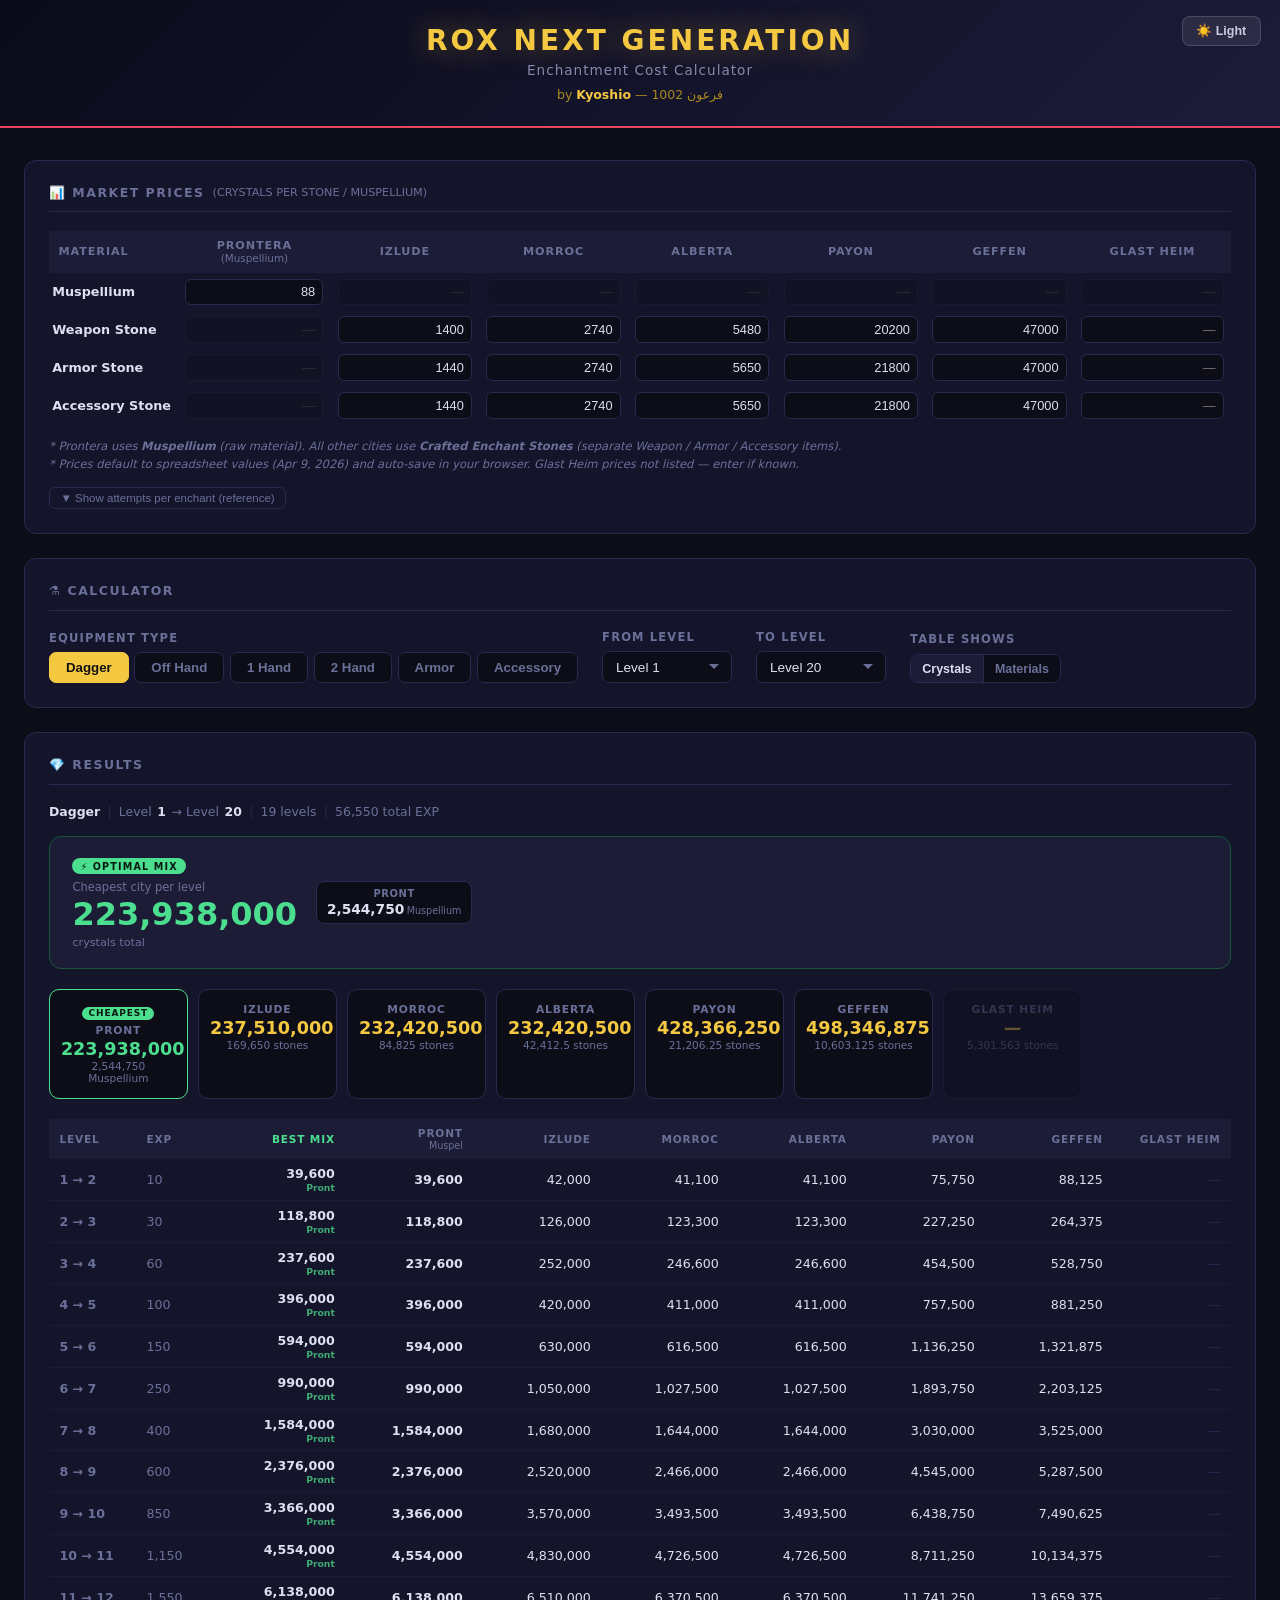
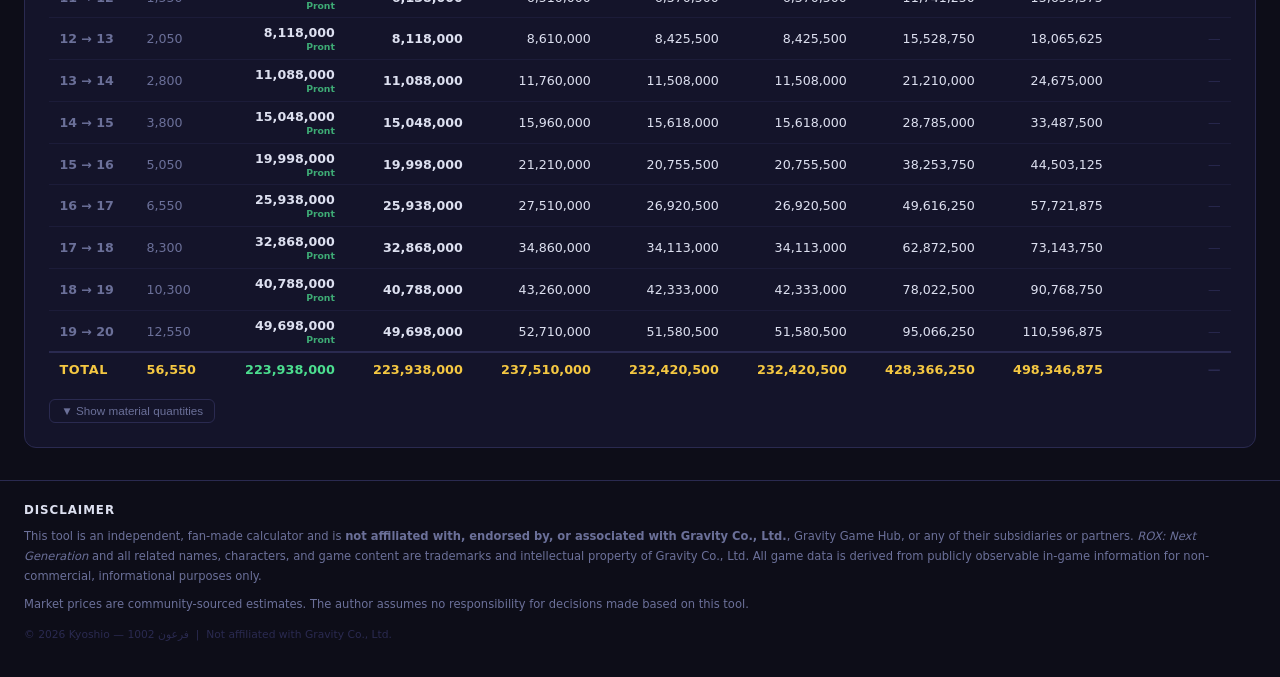
==== index.html @ ece0afcd "Fix double-scaling: ENCHANT_RATIOS apply to ATT cost only, not EXP EXP (number of attempts) is ident" ====
<!DOCTYPE html>
<html lang="en">
<head>
  <meta charset="UTF-8">
  <meta name="viewport" content="width=device-width, initial-scale=1.0">
  <title>ROX Next Gen — Enchant Cost Calculator</title>
  <style>
    :root {
      --bg:#0d0d18;--surface:#14142a;--surface2:#1c1c36;--border:#2a2a50;
      --accent:#e94560;--gold:#f5c842;--gold-dim:#a88a20;
      --green:#4cde8f;--green-dim:#1a5535;
      --text:#dde0f0;--muted:#6b7099;--warn:#f5a623;
      --hover:rgba(128,128,255,0.04);--divider:rgba(42,42,80,0.4);
    }
    body.light {
      --bg:#f2f3fa;--surface:#fff;--surface2:#e8eaf5;--border:#ced1e8;
      --gold:#9a6e00;--gold-dim:#7a5500;--green:#1a7a45;--green-dim:#0d5030;
      --text:#1a1a30;--muted:#7878a0;
      --hover:rgba(0,0,80,0.03);--divider:rgba(180,180,220,0.5);
    }
    *,*::before,*::after{box-sizing:border-box;margin:0;padding:0}
    body{font-family:'Segoe UI',system-ui,sans-serif;background:var(--bg);color:var(--text);min-height:100vh;font-size:14px;transition:background .2s,color .2s}

    /* Header */
    header{background:linear-gradient(135deg,#0a0a1a,#1c1c3a);border-bottom:2px solid var(--accent);padding:1.5rem 2rem;text-align:center;position:relative}
    header h1{font-size:1.75rem;font-weight:800;letter-spacing:3px;color:#f5c842;text-shadow:0 0 30px rgba(245,200,66,.4)}
    .hdr-sub{color:#8888aa;margin-top:.3rem;font-size:.85rem;letter-spacing:1px}
    .hdr-credits{color:#a88a20;margin-top:.55rem;font-size:.78rem}
    .hdr-credits strong{color:#f5c842}
    #themeBtn{position:absolute;top:1rem;right:1.2rem;background:rgba(255,255,255,.08);border:1px solid rgba(255,255,255,.15);border-radius:8px;color:#ccd;font-size:.78rem;font-weight:600;padding:.4rem .85rem;cursor:pointer;transition:all .15s}
    #themeBtn:hover{background:rgba(255,255,255,.16)}

    /* Layout */
    main{max-width:1320px;margin:0 auto;padding:2rem 1.5rem;display:flex;flex-direction:column;gap:1.5rem}
    .card{background:var(--surface);border:1px solid var(--border);border-radius:12px;padding:1.5rem;transition:background .2s,border-color .2s}
    .card-title{font-size:.78rem;font-weight:700;letter-spacing:.12em;text-transform:uppercase;color:var(--muted);margin-bottom:1.2rem;padding-bottom:.7rem;border-bottom:1px solid var(--border);display:flex;align-items:center;gap:.5rem}
    .saved-pill{font-size:.68rem;color:var(--green);margin-left:.5rem;opacity:0;transition:opacity .3s}
    .saved-pill.show{opacity:1}

    /* Price table */
    .prices-wrap{overflow-x:auto}
    .prices-table{width:100%;border-collapse:collapse;min-width:540px}
    .prices-table th{background:var(--surface2);color:var(--muted);font-size:.7rem;font-weight:700;letter-spacing:.08em;text-transform:uppercase;padding:.5rem .6rem;text-align:center;transition:background .2s;white-space:nowrap}
    .prices-table th:first-child{text-align:left}
    .prices-table td{padding:.35rem .45rem;vertical-align:middle}
    .prices-table td:first-child{font-weight:600;font-size:.8rem;color:var(--text);white-space:nowrap;padding-left:.2rem}
    .prices-table .section-row td{background:var(--surface2);font-size:.68rem;font-weight:700;text-transform:uppercase;letter-spacing:.1em;color:var(--muted);padding:.4rem .6rem;border-top:2px solid var(--border)}
    .price-input{width:100%;min-width:72px;background:var(--bg);border:1px solid var(--border);border-radius:6px;color:var(--text);padding:.3rem .45rem;font-size:.8rem;text-align:right;transition:border-color .15s,background .2s;-moz-appearance:textfield}
    .price-input::-webkit-outer-spin-button,.price-input::-webkit-inner-spin-button{-webkit-appearance:none}
    .price-input:focus{outline:none;border-color:var(--gold)}
    .price-input:disabled{opacity:.25;cursor:not-allowed}
    .price-note{margin-top:.8rem;font-size:.72rem;color:var(--muted);font-style:italic;line-height:1.6}

    /* Reference table */
    .ref-toggle{background:none;border:1px solid var(--border);border-radius:6px;color:var(--muted);font-size:.72rem;padding:.28rem .65rem;cursor:pointer;transition:all .15s;margin-top:.8rem}
    .ref-toggle:hover{border-color:var(--gold-dim);color:var(--text)}
    .ref-table{width:100%;border-collapse:collapse;font-size:.75rem;margin-top:.65rem;overflow-x:auto;display:block;max-width:fit-content}
    .ref-table th{background:var(--surface2);color:var(--muted);font-size:.66rem;font-weight:700;text-transform:uppercase;letter-spacing:.07em;padding:.4rem .65rem;text-align:center;white-space:nowrap}
    .ref-table th:first-child{text-align:left}
    .ref-table td{padding:.35rem .65rem;border-bottom:1px solid var(--divider);text-align:center;color:var(--text)}
    .ref-table td:first-child{text-align:left;color:var(--muted);font-weight:600}

    /* Controls */
    .controls{display:flex;flex-wrap:wrap;gap:1.5rem;align-items:flex-end}
    .control-group{display:flex;flex-direction:column;gap:.45rem}
    .control-label{font-size:.72rem;font-weight:700;letter-spacing:.1em;text-transform:uppercase;color:var(--muted)}
    .btn-group{display:flex;gap:.35rem;flex-wrap:wrap}
    .btn{padding:.45rem 1rem;border:1px solid var(--border);border-radius:7px;background:var(--bg);color:var(--muted);cursor:pointer;font-size:.83rem;font-weight:600;transition:all .15s}
    .btn:hover{border-color:var(--gold-dim);color:var(--text)}
    .btn.active{background:var(--gold);border-color:var(--gold);color:#111}
    select{background:var(--bg);border:1px solid var(--border);border-radius:7px;color:var(--text);padding:.48rem .8rem;font-size:.85rem;cursor:pointer;appearance:none;background-image:url("data:image/svg+xml,%3Csvg xmlns='http://www.w3.org/2000/svg' width='12' height='12' viewBox='0 0 12 12'%3E%3Cpath fill='%236b7099' d='M6 8L1 3h10z'/%3E%3C/svg%3E");background-repeat:no-repeat;background-position:right .7rem center;padding-right:2rem;min-width:130px;transition:background-color .2s,border-color .2s}
    select:focus{outline:none;border-color:var(--gold)}
    .mode-tabs{display:flex;border:1px solid var(--border);border-radius:8px;overflow:hidden}
    .mode-tab{flex:1;padding:.43rem .7rem;background:var(--bg);border:none;color:var(--muted);font-size:.78rem;font-weight:600;cursor:pointer;text-align:center;transition:all .15s}
    .mode-tab+.mode-tab{border-left:1px solid var(--border)}
    .mode-tab.active{background:var(--surface2);color:var(--text)}

    /* Range label */
    .range-label{font-size:.78rem;color:var(--muted);margin-bottom:1.1rem;display:flex;flex-wrap:wrap;gap:.35rem;align-items:center}
    .range-label strong{color:var(--text)}
    .range-sep{color:var(--border);margin:0 .1rem}

    /* Optimal mix card */
    .mix-card{background:var(--surface2);border:1px solid var(--green-dim);border-radius:12px;padding:1.2rem 1.4rem;margin-bottom:1.25rem;display:flex;flex-wrap:wrap;gap:1.2rem;align-items:center}
    .mix-main{flex:0 0 auto;min-width:160px}
    .mix-badge{font-size:.6rem;font-weight:800;letter-spacing:.12em;text-transform:uppercase;background:var(--green);color:#081a10;padding:.16rem .5rem;border-radius:999px;display:inline-block;margin-bottom:.4rem}
    .mix-label{font-size:.72rem;color:var(--muted);margin-bottom:.15rem}
    .mix-cost{font-size:2rem;font-weight:900;color:var(--green);line-height:1.1}
    .mix-sub{font-size:.7rem;color:var(--muted);margin-top:.25rem}
    .mix-chips{display:flex;flex-wrap:wrap;gap:.5rem;align-items:flex-start}
    .mix-chip{background:var(--bg);border:1px solid var(--border);border-radius:8px;padding:.38rem .6rem;text-align:center;min-width:84px;transition:background .2s}
    .chip-name{font-size:.62rem;font-weight:700;text-transform:uppercase;letter-spacing:.06em;color:var(--muted)}
    .chip-count{font-size:.86rem;font-weight:700;color:var(--text);margin-top:.12rem}
    .chip-unit{font-size:.6rem;color:var(--muted);font-weight:400;margin-left:.15rem}

    /* Summary cards */
    .summary-grid{display:grid;grid-template-columns:repeat(auto-fill,minmax(128px,1fr));gap:.65rem;margin-bottom:1.25rem}
    .summary-card{background:var(--bg);border:1px solid var(--border);border-radius:10px;padding:.82rem .68rem;text-align:center;transition:border-color .2s,background .2s}
    .summary-card.cheapest{border-color:var(--green)}
    .summary-card.no-price{opacity:.35}
    .badge{font-size:.56rem;font-weight:800;letter-spacing:.1em;background:var(--green);color:#081a10;padding:.1rem .38rem;border-radius:999px;display:inline-block;margin-bottom:.28rem;text-transform:uppercase}
    .s-city{font-size:.67rem;font-weight:700;text-transform:uppercase;letter-spacing:.08em;color:var(--muted)}
    .s-cost{font-size:1.1rem;font-weight:800;color:var(--gold);margin:.24rem 0 .1rem;line-height:1}
    .s-cost.green{color:var(--green)}
    .s-sub{font-size:.66rem;color:var(--muted)}

    /* Breakdown table */
    .table-wrap{overflow-x:auto;margin-top:1.2rem}
    .breakdown{width:100%;border-collapse:collapse;font-size:.79rem;min-width:500px}
    .breakdown thead th{background:var(--surface2);color:var(--muted);font-size:.66rem;font-weight:700;letter-spacing:.08em;text-transform:uppercase;padding:.52rem .65rem;text-align:right;white-space:nowrap;transition:background .2s}
    .breakdown thead th:first-child,.breakdown thead th:nth-child(2){text-align:left}
    .breakdown thead th.th-mix{color:var(--green)}
    .breakdown tbody td{padding:.43rem .65rem;border-bottom:1px solid var(--divider);text-align:right;color:var(--text)}
    .breakdown tbody td:first-child{text-align:left;font-weight:600;color:var(--muted)}
    .breakdown tbody td:nth-child(2){text-align:left;color:var(--muted)}
    .breakdown tbody tr:hover td{background:var(--hover)}
    .breakdown tfoot td{padding:.52rem .65rem;text-align:right;font-weight:700;border-top:2px solid var(--border);color:var(--gold);font-size:.8rem}
    .breakdown tfoot td:first-child{text-align:left;text-transform:uppercase;letter-spacing:.05em}
    .breakdown tfoot td:nth-child(2){text-align:left}
    .breakdown tfoot td.td-mix{color:var(--green)}
    .cell-best{color:var(--green);font-weight:700}
    .cell-na{color:var(--border)}
    .mix-tag{display:block;font-size:.58rem;color:var(--green);opacity:.75;margin-top:1px}

    /* Stone qty panel */
    .stones-panel{margin-top:.85rem}
    .stones-toggle{background:none;border:1px solid var(--border);border-radius:6px;color:var(--muted);font-size:.73rem;padding:.28rem .7rem;cursor:pointer;transition:all .15s}
    .stones-toggle:hover{border-color:var(--gold-dim);color:var(--text)}
    .stones-lbl{font-size:.66rem;font-weight:700;text-transform:uppercase;letter-spacing:.1em;color:var(--muted);margin:1rem 0 .5rem}
    .stones-grid{display:grid;grid-template-columns:repeat(auto-fill,minmax(108px,1fr));gap:.5rem}
    .stone-qty{background:var(--bg);border:1px solid var(--border);border-radius:8px;padding:.58rem .55rem;text-align:center;transition:background .2s}
    .stone-qty.hl{border-color:var(--green-dim)}
    .sq-name{font-size:.63rem;font-weight:700;text-transform:uppercase;letter-spacing:.07em;color:var(--muted)}
    .sq-mat{font-size:.55rem;color:var(--muted);margin-top:.1rem}
    .sq-qty{font-size:.9rem;font-weight:700;color:var(--text);margin-top:.18rem}
    .sq-qty.green{color:var(--green)}

    /* Misc */
    .empty{color:var(--muted);font-size:.85rem;padding:1rem 0}
    .warn{color:var(--warn);font-size:.85rem;padding:.5rem 0}

    @media(max-width:600px){
      main{padding:1rem}
      header{padding:1.2rem 1rem}
      header h1{font-size:1.3rem;letter-spacing:2px}
      #themeBtn{top:.7rem;right:.7rem;font-size:.7rem;padding:.3rem .6rem}
      .summary-grid{grid-template-columns:repeat(auto-fill,minmax(98px,1fr))}
      .mix-cost{font-size:1.5rem}
    }
  </style>
</head>
<body>

<header>
  <button id="themeBtn" onclick="toggleTheme()">☀️ Light</button>
  <h1>ROX NEXT GENERATION</h1>
  <p class="hdr-sub">Enchantment Cost Calculator</p>
  <p class="hdr-credits">by <strong>Kyoshio</strong> &mdash; 1002 فرعون</p>
</header>

<main>

  <!-- Market Prices -->
  <div class="card">
    <div class="card-title">
      📊 Market Prices
      <em style="font-style:normal;font-weight:400;color:var(--muted);font-size:.7rem;letter-spacing:0;">(crystals per stone / Muspellium)</em>
      <span class="saved-pill" id="savedPill">✓ saved</span>
    </div>

    <div class="prices-wrap">
      <table class="prices-table" id="pricesTable"></table>
    </div>

    <p class="price-note">
      * Prontera uses <strong>Muspellium</strong> (raw material). All other cities use <strong>Crafted Enchant Stones</strong> (separate Weapon / Armor / Accessory items).<br>
      * Prices default to spreadsheet values (Apr 9, 2026) and auto-save in your browser. Glast Heim prices not listed — enter if known.
    </p>

    <button class="ref-toggle" onclick="toggleRef()">▼ Show attempts per enchant (reference)</button>
    <div id="refPanel" style="display:none;overflow-x:auto">
      <table class="ref-table">
        <thead><tr><th>Equipment</th><th>Prontera (Muspel)</th><th>Other Cities (Stones)</th></tr></thead>
        <tbody>
          <tr><td>Dagger</td><td>45</td><td>3</td></tr>
          <tr><td>Off Hand</td><td>30</td><td>2</td></tr>
          <tr><td>1 Hand</td><td>60</td><td>4</td></tr>
          <tr><td>2 Hand</td><td>90</td><td>6</td></tr>
          <tr><td>Armor</td><td>30</td><td>2 *</td></tr>
          <tr><td>Accessory</td><td>30</td><td>2 *</td></tr>
        </tbody>
      </table>
      <p class="price-note">* Armor &amp; Accessory assumed 2 stones/attempt for non-Prontera cities (matches original spreadsheet data).</p>
    </div>
  </div>

  <!-- Calculator -->
  <div class="card">
    <div class="card-title">⚗️ Calculator</div>
    <div class="controls">
      <div class="control-group">
        <div class="control-label">Equipment Type</div>
        <div class="btn-group" id="equipBtns">
          <button class="btn active" data-equip="Dagger"     onclick="setEquip(this)">Dagger</button>
          <button class="btn"        data-equip="Off Hand"   onclick="setEquip(this)">Off Hand</button>
          <button class="btn"        data-equip="1 Hand"     onclick="setEquip(this)">1 Hand</button>
          <button class="btn"        data-equip="2 Hand"     onclick="setEquip(this)">2 Hand</button>
          <button class="btn"        data-equip="Armor"      onclick="setEquip(this)">Armor</button>
          <button class="btn"        data-equip="Accessory"  onclick="setEquip(this)">Accessory</button>
        </div>
      </div>
      <div class="control-group">
        <div class="control-label">From Level</div>
        <select id="fromLevel" onchange="onLevelChange()"></select>
      </div>
      <div class="control-group">
        <div class="control-label">To Level</div>
        <select id="toLevel" onchange="onLevelChange()"></select>
      </div>
      <div class="control-group">
        <div class="control-label">Table shows</div>
        <div class="mode-tabs">
          <button class="mode-tab active" id="tabCrystal" onclick="setMode('crystal')">Crystals</button>
          <button class="mode-tab"        id="tabMat"     onclick="setMode('mat')">Materials</button>
        </div>
      </div>
    </div>
  </div>

  <!-- Results -->
  <div class="card">
    <div class="card-title">💎 Results</div>
    <div id="resultsContent"><p class="empty">Adjust the settings above to see results.</p></div>
  </div>

</main>

<footer style="max-width:1320px;margin:0 auto 2rem;padding:1.2rem 1.5rem 0;font-size:.72rem;color:var(--muted);line-height:1.75;border-top:1px solid var(--border)">
  <p style="margin-bottom:.35rem;font-weight:700;color:var(--text);font-size:.74rem;text-transform:uppercase;letter-spacing:.08em">Disclaimer</p>
  <p>This tool is an independent, fan-made calculator and is <strong>not affiliated with, endorsed by, or associated with Gravity Co., Ltd.</strong>, Gravity Game Hub, or any of their subsidiaries or partners. <em>ROX: Next Generation</em> and all related names, characters, and game content are trademarks and intellectual property of Gravity Co., Ltd. All game data is derived from publicly observable in-game information for non-commercial, informational purposes only.</p>
  <p style="margin-top:.45rem">Market prices are community-sourced estimates. The author assumes no responsibility for decisions made based on this tool.</p>
  <p style="margin-top:.75rem;color:var(--border);font-size:.67rem">&copy; 2026 Kyoshio &mdash; 1002 فرعون &nbsp;|&nbsp; Not affiliated with Gravity Co., Ltd.</p>
</footer>

<script>
'use strict';

// ── Static data ───────────────────────────────────────────────────────────────

const CITIES = ['Pront','Izlude','Morroc','Alberta','Payon','Geffen','Glast Heim'];
const NON_PRONT = ['Izlude','Morroc','Alberta','Payon','Geffen','Glast Heim'];
const EQUIP_TYPES = ['Dagger','Off Hand','1 Hand','2 Hand','Armor','Accessory'];
const WEAPON_TYPES = new Set(['Dagger','Off Hand','1 Hand','2 Hand']);

// How many EXP points one attempt grants per city tier
const TIER_EXP = {
  'Pront':1,'Izlude':1,'Morroc':2,'Alberta':4,'Payon':8,'Geffen':16,'Glast Heim':32
};

// Equipment-type ratios relative to 2H Weapon (1.0).
// The spreadsheet LVL_EXP values use Off Hand/Armor/Accessory as baseline (ratio 1/3).
const ENCHANT_RATIOS = {
  '2 Hand':    1,      // 100%
  '1 Hand':    2/3,    // 66.7%
  'Dagger':    1/2,    // 50%
  'Off Hand':  1/3,    // 33.3% — spreadsheet baseline
  'Armor':     1/3,    // 33.3% — spreadsheet baseline
  'Accessory': 1/3,    // 33.3% — spreadsheet baseline
};

// EXP scale relative to the spreadsheet baseline (Off Hand/Armor/Accessory = ×1).
// Derived: ENCHANT_RATIOS[eq] / ENCHANT_RATIOS['Off Hand']
// Result:  Off Hand/Armor/Accessory=1, Dagger=1.5, 1H=2, 2H=3
const BASE_RATIO = ENCHANT_RATIOS['Off Hand']; // 1/3
const EXP_SCALE  = Object.fromEntries(
  EQUIP_TYPES.map(eq => [eq, ENCHANT_RATIOS[eq] / BASE_RATIO])
);

// Base materials per attempt for 2H Weapon; all other types scale via ENCHANT_RATIOS
const BASE_ATT = { pront: 90, other: 6 };

// Derived lookup: materials per attempt by city group and equipment type
// Pront: 2H=90, 1H=60, Dagger=45, Off Hand/Armor/Accessory=30
// Other: 2H=6,  1H=4,  Dagger=3,  Off Hand/Armor/Accessory=2
const ATT = {
  pront: Object.fromEntries(EQUIP_TYPES.map(eq => [eq, BASE_ATT.pront * ENCHANT_RATIOS[eq]])),
  other: Object.fromEntries(EQUIP_TYPES.map(eq => [eq, BASE_ATT.other * ENCHANT_RATIOS[eq]])),
};

// Level EXP requirements (incremental)
const LVL_EXP = {
  2:10,3:30,4:60,5:100,6:150,7:250,8:400,
  9:600,10:850,11:1150,12:1550,13:2050,14:2800,
  15:3800,16:5050,17:6550,18:8300,19:10300,20:12550
};

// Material label per city
const MAT_LABEL = c => c === 'Pront' ? 'Muspellium' : 'stones';

// Default prices (Apr 9 2026)
// pront = Muspellium price; cities[city] = { weapon, armor, accessory } stone prices
const DEFAULTS = {
  pront: 88,
  cities: {
    'Izlude':     {weapon:1400, armor:1440, accessory:1440},
    'Morroc':     {weapon:2740, armor:2740, accessory:2740},
    'Alberta':    {weapon:5480, armor:5650, accessory:5650},
    'Payon':      {weapon:20200,armor:21800,accessory:21800},
    'Geffen':     {weapon:47000,armor:47000,accessory:47000},
    'Glast Heim': {weapon:null, armor:null, accessory:null}
  }
};

let PRICES = JSON.parse(JSON.stringify(DEFAULTS));

// ── State ─────────────────────────────────────────────────────────────────────
let equip = 'Dagger', tableMode = 'crystal', showQty = false, showRef = false;

// ── Persistence ───────────────────────────────────────────────────────────────
function savePrices() {
  try { localStorage.setItem('rox-prices2', JSON.stringify(PRICES)); } catch(_) {}
  const p = document.getElementById('savedPill');
  p.classList.add('show'); clearTimeout(p._t);
  p._t = setTimeout(() => p.classList.remove('show'), 1800);
}

function loadPrices() {
  try {
    const raw = localStorage.getItem('rox-prices2');
    if (!raw) return;
    const s = JSON.parse(raw);
    if (s.pront != null) PRICES.pront = s.pront;
    NON_PRONT.forEach(city => {
      if (s.cities?.[city]) {
        ['weapon','armor','accessory'].forEach(t => {
          if (s.cities[city][t] !== undefined) PRICES.cities[city][t] = s.cities[city][t];
        });
      }
    });
  } catch(_) {}
}

function saveTheme(on) { try { localStorage.setItem('rox-theme', on ? 'light' : 'dark'); } catch(_) {} }
function loadTheme() { try { if (localStorage.getItem('rox-theme') === 'light') applyLight(true, false); } catch(_) {} }
function applyLight(on, save=true) {
  document.body.classList.toggle('light', on);
  document.getElementById('themeBtn').textContent = on ? '🌙 Dark' : '☀️ Light';
  if (save) saveTheme(on);
}
function toggleTheme() { applyLight(!document.body.classList.contains('light')); }

// ── Calculation ───────────────────────────────────────────────────────────────

// Materials needed to reach reqExp at a given city.
// All equipment types need the same number of attempts (= reqExp).
// The ENCHANT_RATIOS are already encoded in ATT (per-attempt cost only).
function getMat(city, eq, reqExp) {
  const attCost = city === 'Pront' ? ATT.pront[eq] : ATT.other[eq];
  return reqExp * attCost / TIER_EXP[city];
}

// Price per unit of material (Muspellium or stone)
function getPrice(city, eq) {
  if (city === 'Pront') return PRICES.pront;
  const key = WEAPON_TYPES.has(eq) ? 'weapon' : eq.toLowerCase();
  return PRICES.cities[city]?.[key] ?? null;
}

function getCost(city, eq, reqExp) {
  const p = getPrice(city, eq);
  return p != null ? getMat(city, eq, reqExp) * p : null;
}

function optimalMix(levels) {
  const perLvl = [], counts = Object.fromEntries(CITIES.map(c => [c, 0]));
  let total = 0, incomplete = false;
  for (const lvl of levels) {
    const exp = LVL_EXP[lvl];
    let best = null, bestCost = Infinity;
    CITIES.forEach(c => {
      const cost = getCost(c, equip, exp);
      if (cost != null && cost < bestCost) { bestCost = cost; best = c; }
    });
    if (!best) { incomplete = true; perLvl.push({lvl, city:null, cost:null}); }
    else { counts[best] += getMat(best, equip, exp); total += bestCost; perLvl.push({lvl, city:best, cost:bestCost}); }
  }
  return { total: incomplete ? null : total, perLvl, counts };
}

// ── Formatting ────────────────────────────────────────────────────────────────
const fmtC  = n => n == null ? '<span class="cell-na">—</span>' : Math.ceil(n).toLocaleString();
const fmtM  = n => {
  if (n == null) return '<span class="cell-na">—</span>';
  if (n < 1)    return n.toPrecision(4).replace(/\.?0+$/,'');
  if (n % 1)    return n.toLocaleString(undefined,{maximumFractionDigits:3});
  return n.toLocaleString();
};
const fmtMP = n => {
  if (n < 1) return n.toPrecision(4).replace(/\.?0+$/,'');
  if (n % 1) return n.toLocaleString(undefined,{maximumFractionDigits:3});
  return n.toLocaleString();
};

// ── Init: price table ─────────────────────────────────────────────────────────
function initPriceTable() {
  const tbl = document.getElementById('pricesTable');

  // Header
  const hdr = document.createElement('thead');
  hdr.innerHTML = `<tr>
    <th>Material</th>
    <th>Prontera<br><span style="font-weight:400;text-transform:none;letter-spacing:0;font-size:.65rem">(Muspellium)</span></th>
    ${NON_PRONT.map(c=>`<th>${c}</th>`).join('')}
  </tr>`;
  tbl.appendChild(hdr);

  const tbody = document.createElement('tbody');

  // Muspellium row
  const trMus = document.createElement('tr');
  trMus.innerHTML = `<td>Muspellium</td>`;
  const tdMus = document.createElement('td');
  const inpMus = mkInput(PRICES.pront, v => { PRICES.pront = v; savePrices(); calculate(); });
  tdMus.appendChild(inpMus);
  trMus.appendChild(tdMus);
  NON_PRONT.forEach(() => {
    const td = document.createElement('td');
    const inp = document.createElement('input');
    inp.className = 'price-input'; inp.disabled = true; inp.placeholder = '—';
    td.appendChild(inp); trMus.appendChild(td);
  });
  tbody.appendChild(trMus);

  // Weapon / Armor / Accessory stone rows for non-Pront cities
  [['Weapon Stone','weapon'],['Armor Stone','armor'],['Accessory Stone','accessory']].forEach(([label, key]) => {
    const tr = document.createElement('tr');
    tr.innerHTML = `<td>${label}</td>`;

    // Pront cell (disabled — Pront uses Muspellium)
    const tdPront = document.createElement('td');
    const inpPront = document.createElement('input');
    inpPront.className = 'price-input'; inpPront.disabled = true; inpPront.placeholder = '—';
    tdPront.appendChild(inpPront); tr.appendChild(tdPront);

    NON_PRONT.forEach(city => {
      const td = document.createElement('td');
      const inp = mkInput(PRICES.cities[city][key], v => {
        PRICES.cities[city][key] = v; savePrices(); calculate();
      });
      td.appendChild(inp); tr.appendChild(td);
    });
    tbody.appendChild(tr);
  });

  tbl.appendChild(tbody);
}

function mkInput(defaultVal, onChange) {
  const inp = document.createElement('input');
  inp.type = 'number'; inp.className = 'price-input'; inp.min = 0; inp.step = 1;
  if (defaultVal != null) inp.value = defaultVal; else inp.placeholder = '—';
  inp.addEventListener('input', () => {
    const n = parseFloat(inp.value);
    onChange(inp.value === '' || isNaN(n) ? null : n);
  });
  return inp;
}

// ── Init: level selectors ─────────────────────────────────────────────────────
function initLevels() {
  const from = document.getElementById('fromLevel');
  const to   = document.getElementById('toLevel');
  for (let i = 1; i <= 19; i++) from.appendChild(new Option(`Level ${i}`, i));
  from.value = 1;
  for (let i = 2; i <= 20; i++) to.appendChild(new Option(`Level ${i}`, i));
  to.value = 20;
}

// ── Controls ──────────────────────────────────────────────────────────────────
function setEquip(btn) {
  equip = btn.dataset.equip;
  document.querySelectorAll('#equipBtns .btn').forEach(b => b.classList.remove('active'));
  btn.classList.add('active');
  calculate();
}
function setMode(mode) {
  tableMode = mode;
  document.getElementById('tabCrystal').classList.toggle('active', mode === 'crystal');
  document.getElementById('tabMat').classList.toggle('active', mode === 'mat');
  calculate();
}
function onLevelChange() {
  const f = +document.getElementById('fromLevel').value;
  const t = +document.getElementById('toLevel').value;
  if (t <= f) document.getElementById('toLevel').value = Math.min(f+1, 20);
  calculate();
}
function toggleRef() {
  showRef = !showRef;
  document.getElementById('refPanel').style.display = showRef ? 'block' : 'none';
  document.querySelector('.ref-toggle').textContent = (showRef ? '▲ Hide' : '▼ Show') + ' attempts per enchant (reference)';
}
function toggleQty() { showQty = !showQty; calculate(); }

// ── Render ────────────────────────────────────────────────────────────────────
function calculate() {
  const from = +document.getElementById('fromLevel').value;
  const to   = +document.getElementById('toLevel').value;
  if (from >= to) {
    document.getElementById('resultsContent').innerHTML = '<p class="warn">⚠ Target level must be higher than current level.</p>';
    return;
  }

  const levels = [];
  for (let l = from+1; l <= to; l++) levels.push(l);
  const totalEXP = levels.reduce((s,l) => s + LVL_EXP[l], 0);

  // Per-city totals
  const totals = {};
  CITIES.forEach(city => {
    let mat = 0;
    levels.forEach(l => { mat += getMat(city, equip, LVL_EXP[l]); });
    const p = getPrice(city, equip);
    totals[city] = { mat, cost: p != null ? mat * p : null };
  });

  // Cheapest single city
  let bestCity = null, bestCost = Infinity;
  CITIES.forEach(c => {
    if (totals[c].cost != null && totals[c].cost < bestCost) { bestCost = totals[c].cost; bestCity = c; }
  });

  // Optimal mix
  const mix = optimalMix(levels);

  // Range label
  const rangeHTML = `<div class="range-label">
    <strong>${equip}</strong><span class="range-sep">|</span>
    Level <strong>${from}</strong> → Level <strong>${to}</strong>
    <span class="range-sep">|</span>${levels.length} level${levels.length>1?'s':''}
    <span class="range-sep">|</span>${totalEXP.toLocaleString()} total EXP
  </div>`;

  // Optimal mix card
  let mixHTML = '';
  if (mix.total != null) {
    const used = CITIES.filter(c => mix.counts[c] > 0);
    mixHTML = `<div class="mix-card">
      <div class="mix-main">
        <div class="mix-badge">⚡ Optimal Mix</div>
        <div class="mix-label">Cheapest city per level</div>
        <div class="mix-cost">${Math.ceil(mix.total).toLocaleString()}</div>
        <div class="mix-sub">crystals total</div>
      </div>
      <div class="mix-chips">${used.map(c => `
        <div class="mix-chip">
          <div class="chip-name">${c}</div>
          <div class="chip-count">${fmtMP(mix.counts[c])}<span class="chip-unit">${MAT_LABEL(c)}</span></div>
        </div>`).join('')}
      </div>
    </div>`;
  }

  // Summary cards
  let cardsHTML = `<div class="summary-grid">`;
  CITIES.forEach(c => {
    const t = totals[c], best = c === bestCity;
    cardsHTML += `<div class="summary-card ${best?'cheapest':''} ${t.cost==null?'no-price':''}">
      ${best?'<div class="badge">Cheapest</div>':''}
      <div class="s-city">${c}</div>
      <div class="s-cost ${best?'green':''}">${t.cost!=null?Math.ceil(t.cost).toLocaleString():'—'}</div>
      <div class="s-sub">${fmtMP(t.mat)} ${MAT_LABEL(c)}</div>
    </div>`;
  });
  cardsHTML += `</div>`;

  // Breakdown table
  const isCrystal = tableMode === 'crystal';
  let tbl = `<div class="table-wrap"><table class="breakdown"><thead><tr>
    <th>Level</th><th>EXP</th>
    ${isCrystal?'<th class="th-mix">Best Mix</th>':''}
    ${CITIES.map(c=>`<th>${c}${c==='Pront'?'<br><span style="font-weight:400;letter-spacing:0;text-transform:none;font-size:.6rem">Muspel</span>':''}</th>`).join('')}
  </tr></thead><tbody>`;

  levels.forEach((lvl, i) => {
    const exp = LVL_EXP[lvl];
    tbl += `<tr><td>${lvl-1} → ${lvl}</td><td>${exp.toLocaleString()}</td>`;
    if (isCrystal) {
      const m = mix.perLvl[i];
      tbl += m?.cost!=null
        ? `<td class="cell-best">${Math.ceil(m.cost).toLocaleString()}<span class="mix-tag">${m.city}</span></td>`
        : `<td>${fmtC(null)}</td>`;
    }
    CITIES.forEach(c => {
      const best = c === bestCity;
      if (isCrystal) {
        tbl += `<td class="${best?'cell-best':''}">${fmtC(getCost(c,equip,exp))}</td>`;
      } else {
        tbl += `<td class="${best?'cell-best':''}">${fmtM(getMat(c,equip,exp))}</td>`;
      }
    });
    tbl += `</tr>`;
  });

  // Footer totals
  tbl += `</tbody><tfoot><tr><td>Total</td><td>${totalEXP.toLocaleString()}</td>`;
  if (isCrystal) {
    tbl += mix.total!=null
      ? `<td class="td-mix">${Math.ceil(mix.total).toLocaleString()}</td>`
      : `<td>${fmtC(null)}</td>`;
  }
  CITIES.forEach(c => {
    const t = totals[c], best = c === bestCity;
    tbl += isCrystal
      ? `<td class="${best?'cell-best':''}">${fmtC(t.cost)}</td>`
      : `<td class="${best?'cell-best':''}">${fmtM(t.mat)}</td>`;
  });
  tbl += `</tr></tfoot></table></div>`;

  // Material quantities panel (crystal mode only)
  let qtyHTML = '';
  if (isCrystal) {
    const inner = showQty ? `
      ${mix.total!=null?`
        <div class="stones-lbl">Optimal Mix — materials to buy</div>
        <div class="stones-grid">${CITIES.filter(c=>mix.counts[c]>0).map(c=>`
          <div class="stone-qty hl">
            <div class="sq-name">${c}</div>
            <div class="sq-mat">${MAT_LABEL(c)}</div>
            <div class="sq-qty green">${fmtMP(mix.counts[c])}</div>
          </div>`).join('')}</div>` : ''}
      <div class="stones-lbl">All cities — total materials</div>
      <div class="stones-grid">${CITIES.map(c=>`
        <div class="stone-qty ${c===bestCity?'hl':''}">
          <div class="sq-name">${c}</div>
          <div class="sq-mat">${MAT_LABEL(c)}</div>
          <div class="sq-qty ${c===bestCity?'green':''}">${fmtMP(totals[c].mat)}</div>
        </div>`).join('')}</div>` : '';
    qtyHTML = `<div class="stones-panel">
      <button class="stones-toggle" onclick="toggleQty()">${showQty?'▲ Hide':'▼ Show'} material quantities</button>
      ${inner}</div>`;
  }

  document.getElementById('resultsContent').innerHTML = rangeHTML + mixHTML + cardsHTML + tbl + qtyHTML;
}

// ── Bootstrap ─────────────────────────────────────────────────────────────────
loadPrices();
loadTheme();
initPriceTable();
initLevels();
calculate();
</script>
</body>
</html>
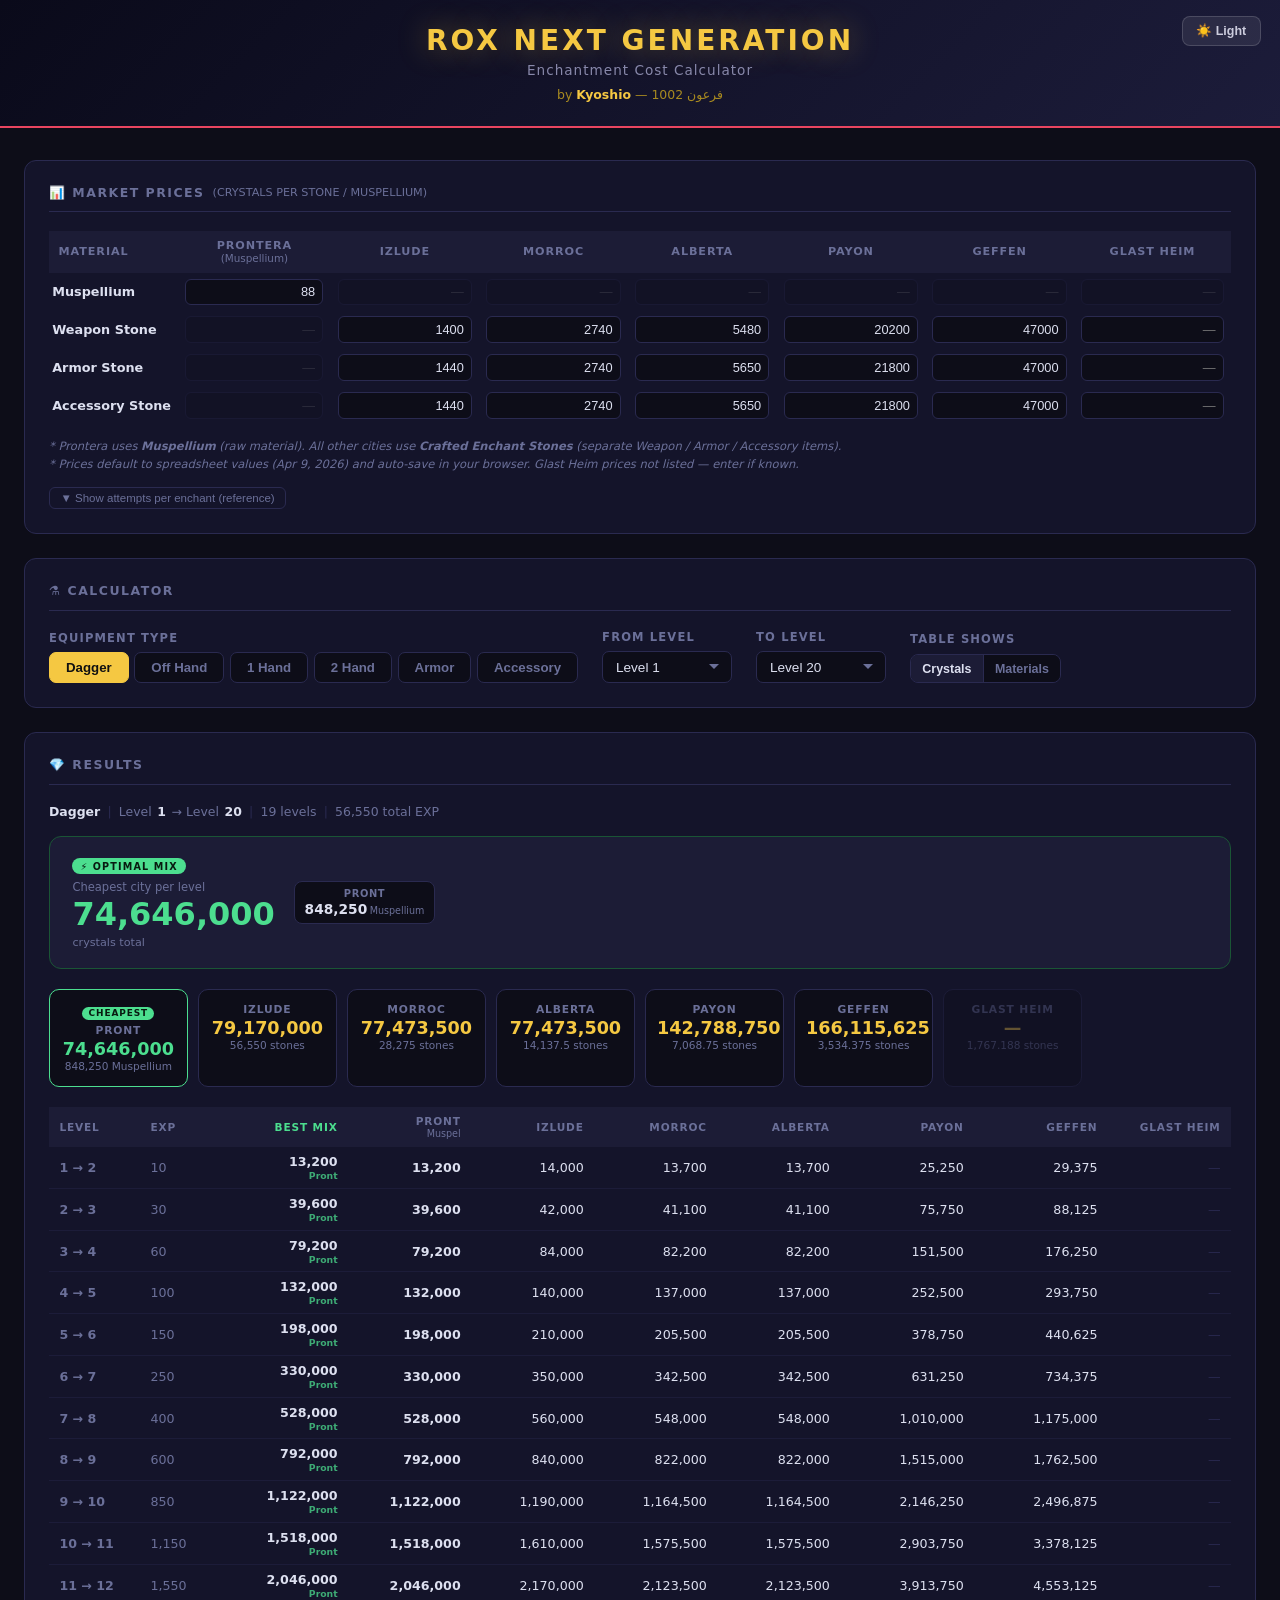
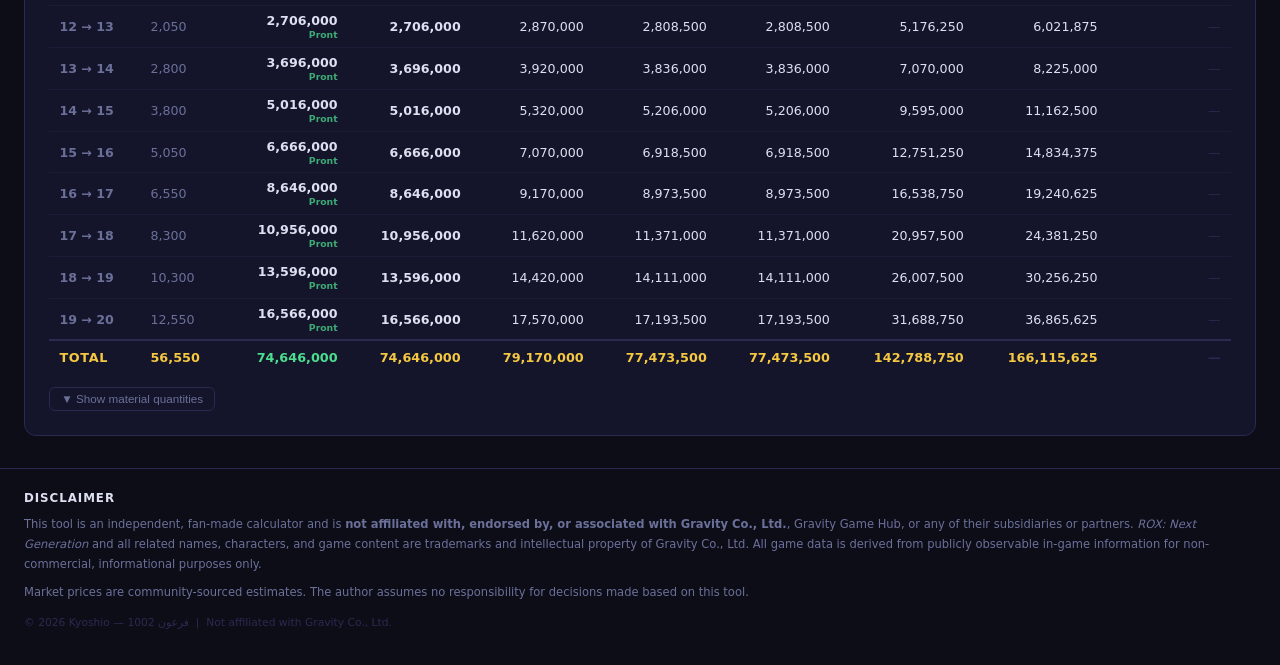
==== commit c8609d7c: "Fix enchant model: Armor/Accessory ratio = 1.0 (same EXP table as 2H) Replace ATT + TIER_EXP with ST" ====
--- a/index.html
+++ b/index.html
@@ -186,11 +186,11 @@
           <tr><td>Off Hand</td><td>30</td><td>2</td></tr>
           <tr><td>1 Hand</td><td>60</td><td>4</td></tr>
           <tr><td>2 Hand</td><td>90</td><td>6</td></tr>
-          <tr><td>Armor</td><td>30</td><td>2 *</td></tr>
-          <tr><td>Accessory</td><td>30</td><td>2 *</td></tr>
+          <tr><td>Armor</td><td>30</td><td>2</td></tr>
+          <tr><td>Accessory</td><td>30</td><td>2</td></tr>
         </tbody>
       </table>
-      <p class="price-note">* Armor &amp; Accessory assumed 2 stones/attempt for non-Prontera cities (matches original spreadsheet data).</p>
+      <p class="price-note">Values shown are per-attempt material costs. Armor &amp; Accessory share the same total EXP requirement as 2H Weapon (same enchant table), but require fewer materials per attempt and more attempts to reach the same EXP.</p>
     </div>
   </div>
 
@@ -252,39 +252,30 @@
 const EQUIP_TYPES = ['Dagger','Off Hand','1 Hand','2 Hand','Armor','Accessory'];
 const WEAPON_TYPES = new Set(['Dagger','Off Hand','1 Hand','2 Hand']);
 
-// How many EXP points one attempt grants per city tier
-const TIER_EXP = {
-  'Pront':1,'Izlude':1,'Morroc':2,'Alberta':4,'Payon':8,'Geffen':16,'Glast Heim':32
-};
-
-// Equipment-type ratios relative to 2H Weapon (1.0).
-// The spreadsheet LVL_EXP values use Off Hand/Armor/Accessory as baseline (ratio 1/3).
+// Equipment-type EXP ratios relative to 2H Weapon baseline (1.0).
+// 2H / Armor / Accessory share the same EXP table (all ratio 1.0).
+// Verified: lv1→2 Pront costs — 2H=300 Musp, Armor=300, Acc=300, 1H=200, Dagger=150, OffHand=100.
 const ENCHANT_RATIOS = {
-  '2 Hand':    1,      // 100%
+  '2 Hand':    1,      // baseline
   '1 Hand':    2/3,    // 66.7%
   'Dagger':    1/2,    // 50%
-  'Off Hand':  1/3,    // 33.3% — spreadsheet baseline
-  'Armor':     1/3,    // 33.3% — spreadsheet baseline
-  'Accessory': 1/3,    // 33.3% — spreadsheet baseline
+  'Off Hand':  1/3,    // 33.3%
+  'Armor':     1,      // same table as 2H
+  'Accessory': 1,      // same table as 2H
 };
 
-// EXP scale relative to the spreadsheet baseline (Off Hand/Armor/Accessory = ×1).
-// Derived: ENCHANT_RATIOS[eq] / ENCHANT_RATIOS['Off Hand']
-// Result:  Off Hand/Armor/Accessory=1, Dagger=1.5, 1H=2, 2H=3
-const BASE_RATIO = ENCHANT_RATIOS['Off Hand']; // 1/3
-const EXP_SCALE  = Object.fromEntries(
-  EQUIP_TYPES.map(eq => [eq, ENCHANT_RATIOS[eq] / BASE_RATIO])
-);
-
-// Base materials per attempt for 2H Weapon; all other types scale via ENCHANT_RATIOS
-const BASE_ATT = { pront: 90, other: 6 };
-
-// Derived lookup: materials per attempt by city group and equipment type
-// Pront: 2H=90, 1H=60, Dagger=45, Off Hand/Armor/Accessory=30
-// Other: 2H=6,  1H=4,  Dagger=3,  Off Hand/Armor/Accessory=2
-const ATT = {
-  pront: Object.fromEntries(EQUIP_TYPES.map(eq => [eq, BASE_ATT.pront * ENCHANT_RATIOS[eq]])),
-  other: Object.fromEntries(EQUIP_TYPES.map(eq => [eq, BASE_ATT.other * ENCHANT_RATIOS[eq]])),
+// Material units required per EXP point, per city.
+// Prontera uses Muspellium (raw); all others use Crafted Enchant Stones.
+// Derived from: Pront 2H needs 300 Musp for 10 EXP → 30/EXP.
+// Izlude 2H needs 6 stones for 10 EXP... etc — each city tier halves the rate.
+const STONES_PER_EXP = {
+  'Pront':      30,
+  'Izlude':      2,
+  'Morroc':      1,
+  'Alberta':     0.5,
+  'Payon':       0.25,
+  'Geffen':      0.125,
+  'Glast Heim':  0.0625,
 };
 
 // Level EXP requirements (incremental)
@@ -351,12 +342,10 @@
 
 // ── Calculation ───────────────────────────────────────────────────────────────
 
-// Materials needed to reach reqExp at a given city.
-// All equipment types need the same number of attempts (= reqExp).
-// The ENCHANT_RATIOS are already encoded in ATT (per-attempt cost only).
+// Total materials to accumulate reqExp at a given city.
+// Formula: EXP_needed × type_ratio × stones_per_exp
 function getMat(city, eq, reqExp) {
-  const attCost = city === 'Pront' ? ATT.pront[eq] : ATT.other[eq];
-  return reqExp * attCost / TIER_EXP[city];
+  return reqExp * ENCHANT_RATIOS[eq] * STONES_PER_EXP[city];
 }
 
 // Price per unit of material (Muspellium or stone)
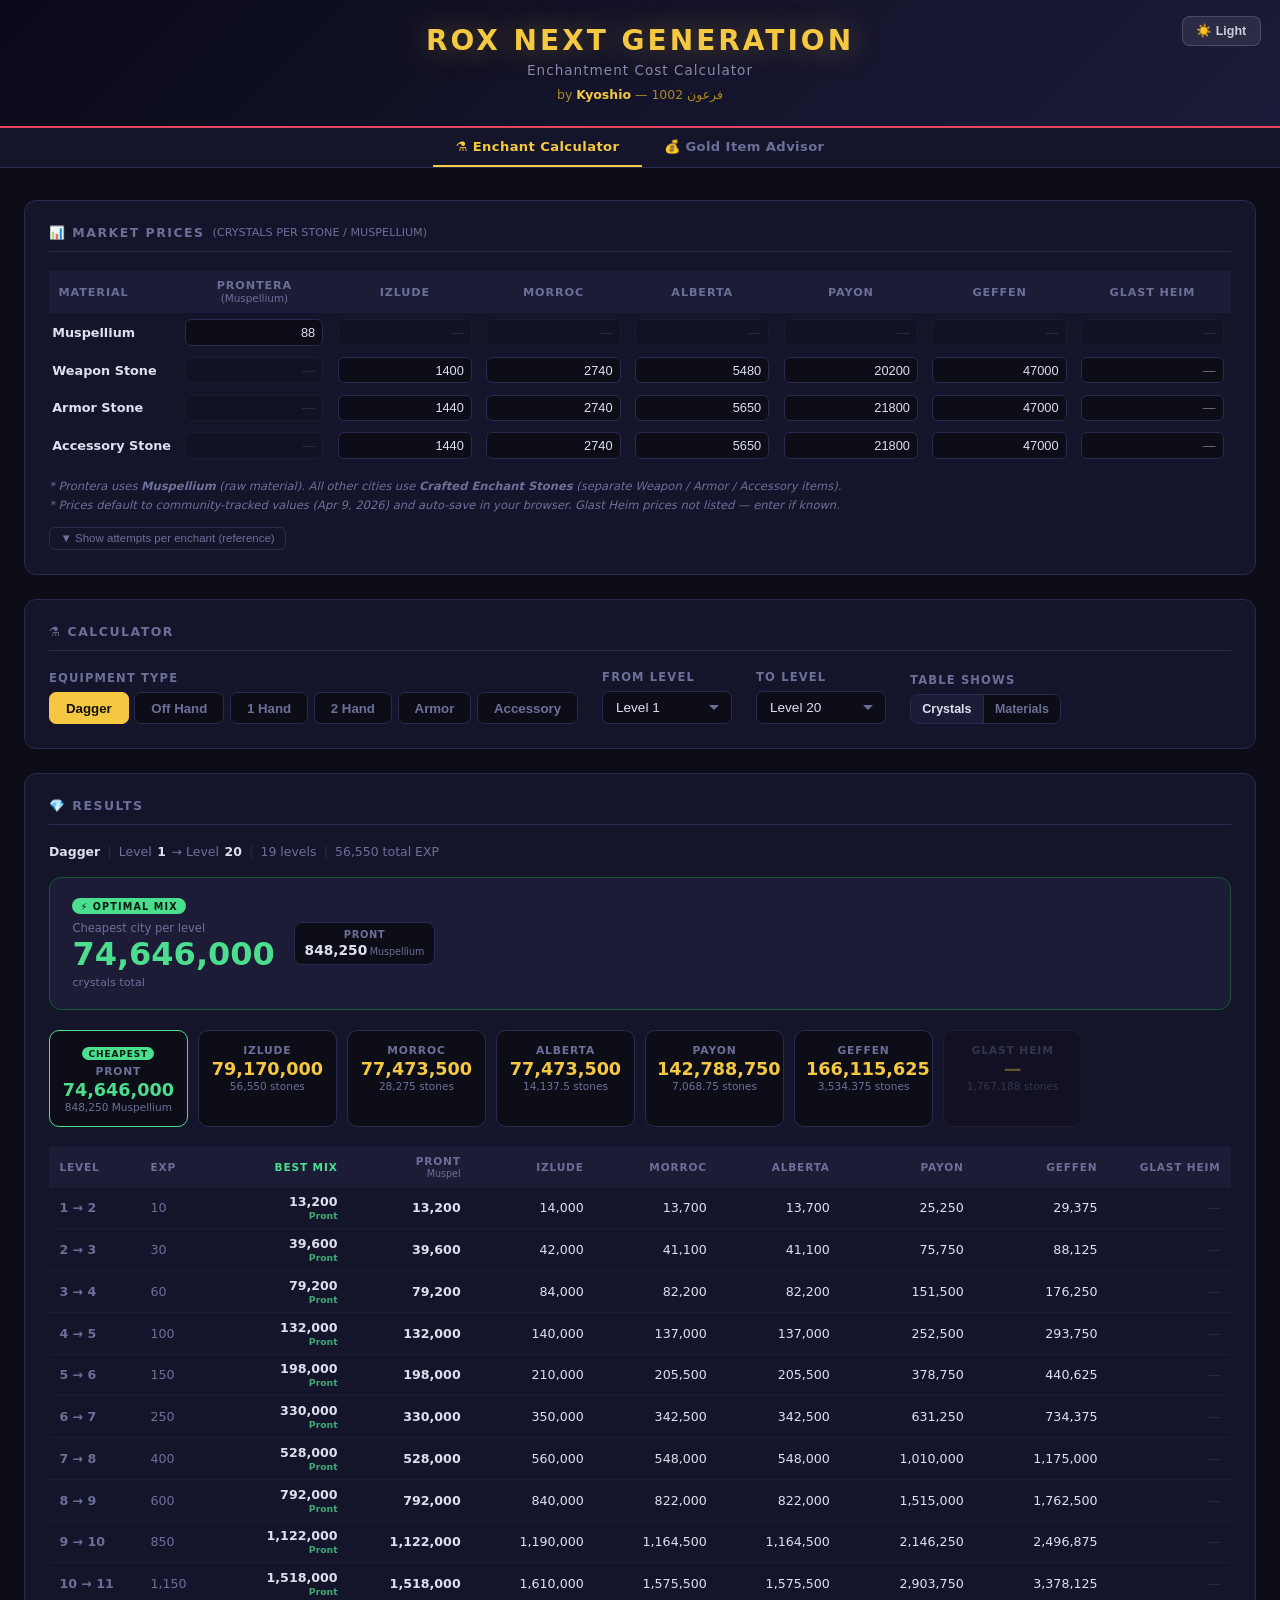
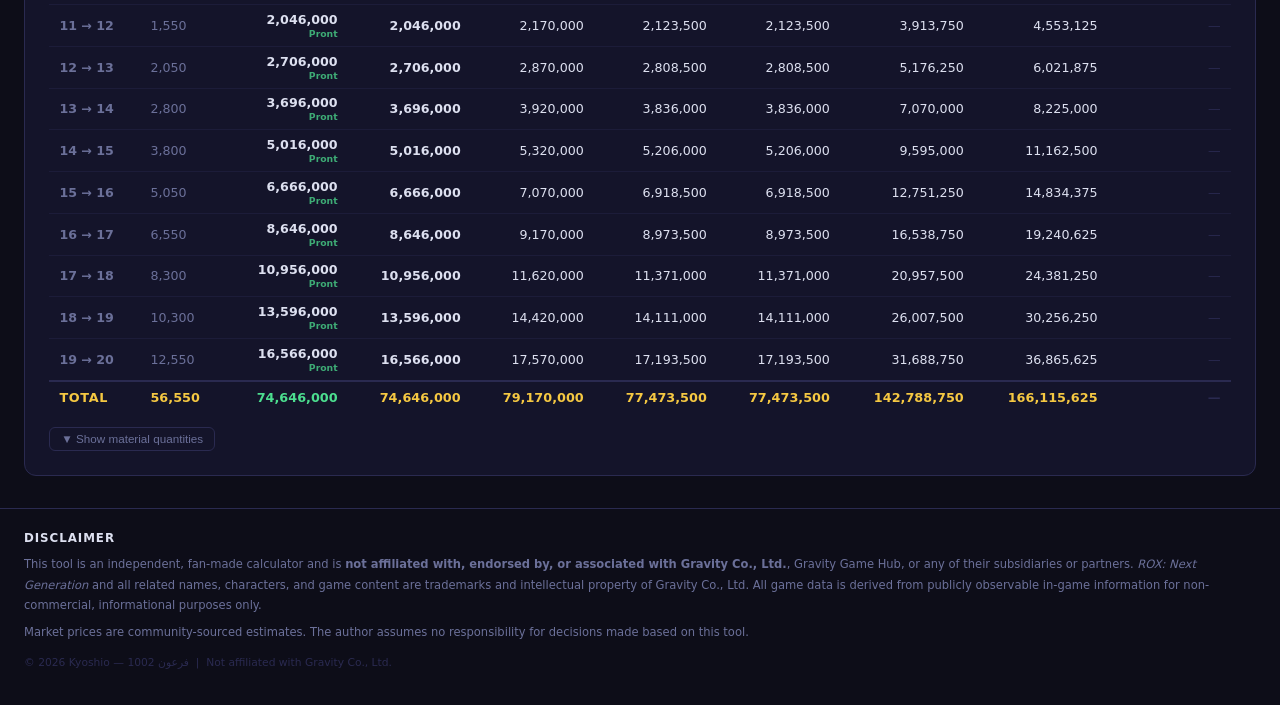
==== commit 25471a9a: "Refactor: split into separate files + add Gold Item Advisor - Extract CSS → style.css (shared across" ====
--- a/index.html
+++ b/index.html
@@ -4,150 +4,7 @@
   <meta charset="UTF-8">
   <meta name="viewport" content="width=device-width, initial-scale=1.0">
   <title>ROX Next Gen — Enchant Cost Calculator</title>
-  <style>
-    :root {
-      --bg:#0d0d18;--surface:#14142a;--surface2:#1c1c36;--border:#2a2a50;
-      --accent:#e94560;--gold:#f5c842;--gold-dim:#a88a20;
-      --green:#4cde8f;--green-dim:#1a5535;
-      --text:#dde0f0;--muted:#6b7099;--warn:#f5a623;
-      --hover:rgba(128,128,255,0.04);--divider:rgba(42,42,80,0.4);
-    }
-    body.light {
-      --bg:#f2f3fa;--surface:#fff;--surface2:#e8eaf5;--border:#ced1e8;
-      --gold:#9a6e00;--gold-dim:#7a5500;--green:#1a7a45;--green-dim:#0d5030;
-      --text:#1a1a30;--muted:#7878a0;
-      --hover:rgba(0,0,80,0.03);--divider:rgba(180,180,220,0.5);
-    }
-    *,*::before,*::after{box-sizing:border-box;margin:0;padding:0}
-    body{font-family:'Segoe UI',system-ui,sans-serif;background:var(--bg);color:var(--text);min-height:100vh;font-size:14px;transition:background .2s,color .2s}
-
-    /* Header */
-    header{background:linear-gradient(135deg,#0a0a1a,#1c1c3a);border-bottom:2px solid var(--accent);padding:1.5rem 2rem;text-align:center;position:relative}
-    header h1{font-size:1.75rem;font-weight:800;letter-spacing:3px;color:#f5c842;text-shadow:0 0 30px rgba(245,200,66,.4)}
-    .hdr-sub{color:#8888aa;margin-top:.3rem;font-size:.85rem;letter-spacing:1px}
-    .hdr-credits{color:#a88a20;margin-top:.55rem;font-size:.78rem}
-    .hdr-credits strong{color:#f5c842}
-    #themeBtn{position:absolute;top:1rem;right:1.2rem;background:rgba(255,255,255,.08);border:1px solid rgba(255,255,255,.15);border-radius:8px;color:#ccd;font-size:.78rem;font-weight:600;padding:.4rem .85rem;cursor:pointer;transition:all .15s}
-    #themeBtn:hover{background:rgba(255,255,255,.16)}
-
-    /* Layout */
-    main{max-width:1320px;margin:0 auto;padding:2rem 1.5rem;display:flex;flex-direction:column;gap:1.5rem}
-    .card{background:var(--surface);border:1px solid var(--border);border-radius:12px;padding:1.5rem;transition:background .2s,border-color .2s}
-    .card-title{font-size:.78rem;font-weight:700;letter-spacing:.12em;text-transform:uppercase;color:var(--muted);margin-bottom:1.2rem;padding-bottom:.7rem;border-bottom:1px solid var(--border);display:flex;align-items:center;gap:.5rem}
-    .saved-pill{font-size:.68rem;color:var(--green);margin-left:.5rem;opacity:0;transition:opacity .3s}
-    .saved-pill.show{opacity:1}
-
-    /* Price table */
-    .prices-wrap{overflow-x:auto}
-    .prices-table{width:100%;border-collapse:collapse;min-width:540px}
-    .prices-table th{background:var(--surface2);color:var(--muted);font-size:.7rem;font-weight:700;letter-spacing:.08em;text-transform:uppercase;padding:.5rem .6rem;text-align:center;transition:background .2s;white-space:nowrap}
-    .prices-table th:first-child{text-align:left}
-    .prices-table td{padding:.35rem .45rem;vertical-align:middle}
-    .prices-table td:first-child{font-weight:600;font-size:.8rem;color:var(--text);white-space:nowrap;padding-left:.2rem}
-    .prices-table .section-row td{background:var(--surface2);font-size:.68rem;font-weight:700;text-transform:uppercase;letter-spacing:.1em;color:var(--muted);padding:.4rem .6rem;border-top:2px solid var(--border)}
-    .price-input{width:100%;min-width:72px;background:var(--bg);border:1px solid var(--border);border-radius:6px;color:var(--text);padding:.3rem .45rem;font-size:.8rem;text-align:right;transition:border-color .15s,background .2s;-moz-appearance:textfield}
-    .price-input::-webkit-outer-spin-button,.price-input::-webkit-inner-spin-button{-webkit-appearance:none}
-    .price-input:focus{outline:none;border-color:var(--gold)}
-    .price-input:disabled{opacity:.25;cursor:not-allowed}
-    .price-note{margin-top:.8rem;font-size:.72rem;color:var(--muted);font-style:italic;line-height:1.6}
-
-    /* Reference table */
-    .ref-toggle{background:none;border:1px solid var(--border);border-radius:6px;color:var(--muted);font-size:.72rem;padding:.28rem .65rem;cursor:pointer;transition:all .15s;margin-top:.8rem}
-    .ref-toggle:hover{border-color:var(--gold-dim);color:var(--text)}
-    .ref-table{width:100%;border-collapse:collapse;font-size:.75rem;margin-top:.65rem;overflow-x:auto;display:block;max-width:fit-content}
-    .ref-table th{background:var(--surface2);color:var(--muted);font-size:.66rem;font-weight:700;text-transform:uppercase;letter-spacing:.07em;padding:.4rem .65rem;text-align:center;white-space:nowrap}
-    .ref-table th:first-child{text-align:left}
-    .ref-table td{padding:.35rem .65rem;border-bottom:1px solid var(--divider);text-align:center;color:var(--text)}
-    .ref-table td:first-child{text-align:left;color:var(--muted);font-weight:600}
-
-    /* Controls */
-    .controls{display:flex;flex-wrap:wrap;gap:1.5rem;align-items:flex-end}
-    .control-group{display:flex;flex-direction:column;gap:.45rem}
-    .control-label{font-size:.72rem;font-weight:700;letter-spacing:.1em;text-transform:uppercase;color:var(--muted)}
-    .btn-group{display:flex;gap:.35rem;flex-wrap:wrap}
-    .btn{padding:.45rem 1rem;border:1px solid var(--border);border-radius:7px;background:var(--bg);color:var(--muted);cursor:pointer;font-size:.83rem;font-weight:600;transition:all .15s}
-    .btn:hover{border-color:var(--gold-dim);color:var(--text)}
-    .btn.active{background:var(--gold);border-color:var(--gold);color:#111}
-    select{background:var(--bg);border:1px solid var(--border);border-radius:7px;color:var(--text);padding:.48rem .8rem;font-size:.85rem;cursor:pointer;appearance:none;background-image:url("data:image/svg+xml,%3Csvg xmlns='http://www.w3.org/2000/svg' width='12' height='12' viewBox='0 0 12 12'%3E%3Cpath fill='%236b7099' d='M6 8L1 3h10z'/%3E%3C/svg%3E");background-repeat:no-repeat;background-position:right .7rem center;padding-right:2rem;min-width:130px;transition:background-color .2s,border-color .2s}
-    select:focus{outline:none;border-color:var(--gold)}
-    .mode-tabs{display:flex;border:1px solid var(--border);border-radius:8px;overflow:hidden}
-    .mode-tab{flex:1;padding:.43rem .7rem;background:var(--bg);border:none;color:var(--muted);font-size:.78rem;font-weight:600;cursor:pointer;text-align:center;transition:all .15s}
-    .mode-tab+.mode-tab{border-left:1px solid var(--border)}
-    .mode-tab.active{background:var(--surface2);color:var(--text)}
-
-    /* Range label */
-    .range-label{font-size:.78rem;color:var(--muted);margin-bottom:1.1rem;display:flex;flex-wrap:wrap;gap:.35rem;align-items:center}
-    .range-label strong{color:var(--text)}
-    .range-sep{color:var(--border);margin:0 .1rem}
-
-    /* Optimal mix card */
-    .mix-card{background:var(--surface2);border:1px solid var(--green-dim);border-radius:12px;padding:1.2rem 1.4rem;margin-bottom:1.25rem;display:flex;flex-wrap:wrap;gap:1.2rem;align-items:center}
-    .mix-main{flex:0 0 auto;min-width:160px}
-    .mix-badge{font-size:.6rem;font-weight:800;letter-spacing:.12em;text-transform:uppercase;background:var(--green);color:#081a10;padding:.16rem .5rem;border-radius:999px;display:inline-block;margin-bottom:.4rem}
-    .mix-label{font-size:.72rem;color:var(--muted);margin-bottom:.15rem}
-    .mix-cost{font-size:2rem;font-weight:900;color:var(--green);line-height:1.1}
-    .mix-sub{font-size:.7rem;color:var(--muted);margin-top:.25rem}
-    .mix-chips{display:flex;flex-wrap:wrap;gap:.5rem;align-items:flex-start}
-    .mix-chip{background:var(--bg);border:1px solid var(--border);border-radius:8px;padding:.38rem .6rem;text-align:center;min-width:84px;transition:background .2s}
-    .chip-name{font-size:.62rem;font-weight:700;text-transform:uppercase;letter-spacing:.06em;color:var(--muted)}
-    .chip-count{font-size:.86rem;font-weight:700;color:var(--text);margin-top:.12rem}
-    .chip-unit{font-size:.6rem;color:var(--muted);font-weight:400;margin-left:.15rem}
-
-    /* Summary cards */
-    .summary-grid{display:grid;grid-template-columns:repeat(auto-fill,minmax(128px,1fr));gap:.65rem;margin-bottom:1.25rem}
-    .summary-card{background:var(--bg);border:1px solid var(--border);border-radius:10px;padding:.82rem .68rem;text-align:center;transition:border-color .2s,background .2s}
-    .summary-card.cheapest{border-color:var(--green)}
-    .summary-card.no-price{opacity:.35}
-    .badge{font-size:.56rem;font-weight:800;letter-spacing:.1em;background:var(--green);color:#081a10;padding:.1rem .38rem;border-radius:999px;display:inline-block;margin-bottom:.28rem;text-transform:uppercase}
-    .s-city{font-size:.67rem;font-weight:700;text-transform:uppercase;letter-spacing:.08em;color:var(--muted)}
-    .s-cost{font-size:1.1rem;font-weight:800;color:var(--gold);margin:.24rem 0 .1rem;line-height:1}
-    .s-cost.green{color:var(--green)}
-    .s-sub{font-size:.66rem;color:var(--muted)}
-
-    /* Breakdown table */
-    .table-wrap{overflow-x:auto;margin-top:1.2rem}
-    .breakdown{width:100%;border-collapse:collapse;font-size:.79rem;min-width:500px}
-    .breakdown thead th{background:var(--surface2);color:var(--muted);font-size:.66rem;font-weight:700;letter-spacing:.08em;text-transform:uppercase;padding:.52rem .65rem;text-align:right;white-space:nowrap;transition:background .2s}
-    .breakdown thead th:first-child,.breakdown thead th:nth-child(2){text-align:left}
-    .breakdown thead th.th-mix{color:var(--green)}
-    .breakdown tbody td{padding:.43rem .65rem;border-bottom:1px solid var(--divider);text-align:right;color:var(--text)}
-    .breakdown tbody td:first-child{text-align:left;font-weight:600;color:var(--muted)}
-    .breakdown tbody td:nth-child(2){text-align:left;color:var(--muted)}
-    .breakdown tbody tr:hover td{background:var(--hover)}
-    .breakdown tfoot td{padding:.52rem .65rem;text-align:right;font-weight:700;border-top:2px solid var(--border);color:var(--gold);font-size:.8rem}
-    .breakdown tfoot td:first-child{text-align:left;text-transform:uppercase;letter-spacing:.05em}
-    .breakdown tfoot td:nth-child(2){text-align:left}
-    .breakdown tfoot td.td-mix{color:var(--green)}
-    .cell-best{color:var(--green);font-weight:700}
-    .cell-na{color:var(--border)}
-    .mix-tag{display:block;font-size:.58rem;color:var(--green);opacity:.75;margin-top:1px}
-
-    /* Stone qty panel */
-    .stones-panel{margin-top:.85rem}
-    .stones-toggle{background:none;border:1px solid var(--border);border-radius:6px;color:var(--muted);font-size:.73rem;padding:.28rem .7rem;cursor:pointer;transition:all .15s}
-    .stones-toggle:hover{border-color:var(--gold-dim);color:var(--text)}
-    .stones-lbl{font-size:.66rem;font-weight:700;text-transform:uppercase;letter-spacing:.1em;color:var(--muted);margin:1rem 0 .5rem}
-    .stones-grid{display:grid;grid-template-columns:repeat(auto-fill,minmax(108px,1fr));gap:.5rem}
-    .stone-qty{background:var(--bg);border:1px solid var(--border);border-radius:8px;padding:.58rem .55rem;text-align:center;transition:background .2s}
-    .stone-qty.hl{border-color:var(--green-dim)}
-    .sq-name{font-size:.63rem;font-weight:700;text-transform:uppercase;letter-spacing:.07em;color:var(--muted)}
-    .sq-mat{font-size:.55rem;color:var(--muted);margin-top:.1rem}
-    .sq-qty{font-size:.9rem;font-weight:700;color:var(--text);margin-top:.18rem}
-    .sq-qty.green{color:var(--green)}
-
-    /* Misc */
-    .empty{color:var(--muted);font-size:.85rem;padding:1rem 0}
-    .warn{color:var(--warn);font-size:.85rem;padding:.5rem 0}
-
-    @media(max-width:600px){
-      main{padding:1rem}
-      header{padding:1.2rem 1rem}
-      header h1{font-size:1.3rem;letter-spacing:2px}
-      #themeBtn{top:.7rem;right:.7rem;font-size:.7rem;padding:.3rem .6rem}
-      .summary-grid{grid-template-columns:repeat(auto-fill,minmax(98px,1fr))}
-      .mix-cost{font-size:1.5rem}
-    }
-  </style>
+  <link rel="stylesheet" href="style.css">
 </head>
 <body>
 
@@ -158,6 +15,11 @@
   <p class="hdr-credits">by <strong>Kyoshio</strong> &mdash; 1002 فرعون</p>
 </header>
 
+<nav class="page-nav">
+  <a href="index.html"       class="nav-link active">⚗️ Enchant Calculator</a>
+  <a href="gold-items.html"  class="nav-link">💰 Gold Item Advisor</a>
+</nav>
+
 <main>
 
   <!-- Market Prices -->
@@ -167,27 +29,24 @@
       <em style="font-style:normal;font-weight:400;color:var(--muted);font-size:.7rem;letter-spacing:0;">(crystals per stone / Muspellium)</em>
       <span class="saved-pill" id="savedPill">✓ saved</span>
     </div>
-
     <div class="prices-wrap">
       <table class="prices-table" id="pricesTable"></table>
     </div>
-
     <p class="price-note">
       * Prontera uses <strong>Muspellium</strong> (raw material). All other cities use <strong>Crafted Enchant Stones</strong> (separate Weapon / Armor / Accessory items).<br>
-      * Prices default to spreadsheet values (Apr 9, 2026) and auto-save in your browser. Glast Heim prices not listed — enter if known.
+      * Prices default to community-tracked values (Apr 9, 2026) and auto-save in your browser. Glast Heim prices not listed — enter if known.
     </p>
-
     <button class="ref-toggle" onclick="toggleRef()">▼ Show attempts per enchant (reference)</button>
     <div id="refPanel" style="display:none;overflow-x:auto">
       <table class="ref-table">
         <thead><tr><th>Equipment</th><th>Prontera (Muspel)</th><th>Other Cities (Stones)</th></tr></thead>
         <tbody>
-          <tr><td>Dagger</td><td>45</td><td>3</td></tr>
-          <tr><td>Off Hand</td><td>30</td><td>2</td></tr>
-          <tr><td>1 Hand</td><td>60</td><td>4</td></tr>
-          <tr><td>2 Hand</td><td>90</td><td>6</td></tr>
-          <tr><td>Armor</td><td>30</td><td>2</td></tr>
-          <tr><td>Accessory</td><td>30</td><td>2</td></tr>
+          <tr><td>Dagger</td>    <td>45</td><td>3</td></tr>
+          <tr><td>Off Hand</td>  <td>30</td><td>2</td></tr>
+          <tr><td>1 Hand</td>    <td>60</td><td>4</td></tr>
+          <tr><td>2 Hand</td>    <td>90</td><td>6</td></tr>
+          <tr><td>Armor</td>     <td>30</td><td>2</td></tr>
+          <tr><td>Accessory</td> <td>30</td><td>2</td></tr>
         </tbody>
       </table>
       <p class="price-note">Values shown are per-attempt material costs. Armor &amp; Accessory share the same total EXP requirement as 2H Weapon (same enchant table), but require fewer materials per attempt and more attempts to reach the same EXP.</p>
@@ -201,12 +60,12 @@
       <div class="control-group">
         <div class="control-label">Equipment Type</div>
         <div class="btn-group" id="equipBtns">
-          <button class="btn active" data-equip="Dagger"     onclick="setEquip(this)">Dagger</button>
-          <button class="btn"        data-equip="Off Hand"   onclick="setEquip(this)">Off Hand</button>
-          <button class="btn"        data-equip="1 Hand"     onclick="setEquip(this)">1 Hand</button>
-          <button class="btn"        data-equip="2 Hand"     onclick="setEquip(this)">2 Hand</button>
-          <button class="btn"        data-equip="Armor"      onclick="setEquip(this)">Armor</button>
-          <button class="btn"        data-equip="Accessory"  onclick="setEquip(this)">Accessory</button>
+          <button class="btn active" data-equip="Dagger"    onclick="setEquip(this)">Dagger</button>
+          <button class="btn"        data-equip="Off Hand"  onclick="setEquip(this)">Off Hand</button>
+          <button class="btn"        data-equip="1 Hand"    onclick="setEquip(this)">1 Hand</button>
+          <button class="btn"        data-equip="2 Hand"    onclick="setEquip(this)">2 Hand</button>
+          <button class="btn"        data-equip="Armor"     onclick="setEquip(this)">Armor</button>
+          <button class="btn"        data-equip="Accessory" onclick="setEquip(this)">Accessory</button>
         </div>
       </div>
       <div class="control-group">
@@ -218,7 +77,7 @@
         <select id="toLevel" onchange="onLevelChange()"></select>
       </div>
       <div class="control-group">
-        <div class="control-label">Table shows</div>
+        <div class="control-label">Table Shows</div>
         <div class="mode-tabs">
           <button class="mode-tab active" id="tabCrystal" onclick="setMode('crystal')">Crystals</button>
           <button class="mode-tab"        id="tabMat"     onclick="setMode('mat')">Materials</button>
@@ -242,403 +101,8 @@
   <p style="margin-top:.75rem;color:var(--border);font-size:.67rem">&copy; 2026 Kyoshio &mdash; 1002 فرعون &nbsp;|&nbsp; Not affiliated with Gravity Co., Ltd.</p>
 </footer>
 
-<script>
-'use strict';
-
-// ── Static data ───────────────────────────────────────────────────────────────
-
-const CITIES = ['Pront','Izlude','Morroc','Alberta','Payon','Geffen','Glast Heim'];
-const NON_PRONT = ['Izlude','Morroc','Alberta','Payon','Geffen','Glast Heim'];
-const EQUIP_TYPES = ['Dagger','Off Hand','1 Hand','2 Hand','Armor','Accessory'];
-const WEAPON_TYPES = new Set(['Dagger','Off Hand','1 Hand','2 Hand']);
-
-// Equipment-type EXP ratios relative to 2H Weapon baseline (1.0).
-// 2H / Armor / Accessory share the same EXP table (all ratio 1.0).
-// Verified: lv1→2 Pront costs — 2H=300 Musp, Armor=300, Acc=300, 1H=200, Dagger=150, OffHand=100.
-const ENCHANT_RATIOS = {
-  '2 Hand':    1,      // baseline
-  '1 Hand':    2/3,    // 66.7%
-  'Dagger':    1/2,    // 50%
-  'Off Hand':  1/3,    // 33.3%
-  'Armor':     1,      // same table as 2H
-  'Accessory': 1,      // same table as 2H
-};
-
-// Material units required per EXP point, per city.
-// Prontera uses Muspellium (raw); all others use Crafted Enchant Stones.
-// Derived from: Pront 2H needs 300 Musp for 10 EXP → 30/EXP.
-// Izlude 2H needs 6 stones for 10 EXP... etc — each city tier halves the rate.
-const STONES_PER_EXP = {
-  'Pront':      30,
-  'Izlude':      2,
-  'Morroc':      1,
-  'Alberta':     0.5,
-  'Payon':       0.25,
-  'Geffen':      0.125,
-  'Glast Heim':  0.0625,
-};
-
-// Level EXP requirements (incremental)
-const LVL_EXP = {
-  2:10,3:30,4:60,5:100,6:150,7:250,8:400,
-  9:600,10:850,11:1150,12:1550,13:2050,14:2800,
-  15:3800,16:5050,17:6550,18:8300,19:10300,20:12550
-};
-
-// Material label per city
-const MAT_LABEL = c => c === 'Pront' ? 'Muspellium' : 'stones';
-
-// Default prices (Apr 9 2026)
-// pront = Muspellium price; cities[city] = { weapon, armor, accessory } stone prices
-const DEFAULTS = {
-  pront: 88,
-  cities: {
-    'Izlude':     {weapon:1400, armor:1440, accessory:1440},
-    'Morroc':     {weapon:2740, armor:2740, accessory:2740},
-    'Alberta':    {weapon:5480, armor:5650, accessory:5650},
-    'Payon':      {weapon:20200,armor:21800,accessory:21800},
-    'Geffen':     {weapon:47000,armor:47000,accessory:47000},
-    'Glast Heim': {weapon:null, armor:null, accessory:null}
-  }
-};
-
-let PRICES = JSON.parse(JSON.stringify(DEFAULTS));
-
-// ── State ─────────────────────────────────────────────────────────────────────
-let equip = 'Dagger', tableMode = 'crystal', showQty = false, showRef = false;
-
-// ── Persistence ───────────────────────────────────────────────────────────────
-function savePrices() {
-  try { localStorage.setItem('rox-prices2', JSON.stringify(PRICES)); } catch(_) {}
-  const p = document.getElementById('savedPill');
-  p.classList.add('show'); clearTimeout(p._t);
-  p._t = setTimeout(() => p.classList.remove('show'), 1800);
-}
-
-function loadPrices() {
-  try {
-    const raw = localStorage.getItem('rox-prices2');
-    if (!raw) return;
-    const s = JSON.parse(raw);
-    if (s.pront != null) PRICES.pront = s.pront;
-    NON_PRONT.forEach(city => {
-      if (s.cities?.[city]) {
-        ['weapon','armor','accessory'].forEach(t => {
-          if (s.cities[city][t] !== undefined) PRICES.cities[city][t] = s.cities[city][t];
-        });
-      }
-    });
-  } catch(_) {}
-}
-
-function saveTheme(on) { try { localStorage.setItem('rox-theme', on ? 'light' : 'dark'); } catch(_) {} }
-function loadTheme() { try { if (localStorage.getItem('rox-theme') === 'light') applyLight(true, false); } catch(_) {} }
-function applyLight(on, save=true) {
-  document.body.classList.toggle('light', on);
-  document.getElementById('themeBtn').textContent = on ? '🌙 Dark' : '☀️ Light';
-  if (save) saveTheme(on);
-}
-function toggleTheme() { applyLight(!document.body.classList.contains('light')); }
-
-// ── Calculation ───────────────────────────────────────────────────────────────
-
-// Total materials to accumulate reqExp at a given city.
-// Formula: EXP_needed × type_ratio × stones_per_exp
-function getMat(city, eq, reqExp) {
-  return reqExp * ENCHANT_RATIOS[eq] * STONES_PER_EXP[city];
-}
-
-// Price per unit of material (Muspellium or stone)
-function getPrice(city, eq) {
-  if (city === 'Pront') return PRICES.pront;
-  const key = WEAPON_TYPES.has(eq) ? 'weapon' : eq.toLowerCase();
-  return PRICES.cities[city]?.[key] ?? null;
-}
-
-function getCost(city, eq, reqExp) {
-  const p = getPrice(city, eq);
-  return p != null ? getMat(city, eq, reqExp) * p : null;
-}
-
-function optimalMix(levels) {
-  const perLvl = [], counts = Object.fromEntries(CITIES.map(c => [c, 0]));
-  let total = 0, incomplete = false;
-  for (const lvl of levels) {
-    const exp = LVL_EXP[lvl];
-    let best = null, bestCost = Infinity;
-    CITIES.forEach(c => {
-      const cost = getCost(c, equip, exp);
-      if (cost != null && cost < bestCost) { bestCost = cost; best = c; }
-    });
-    if (!best) { incomplete = true; perLvl.push({lvl, city:null, cost:null}); }
-    else { counts[best] += getMat(best, equip, exp); total += bestCost; perLvl.push({lvl, city:best, cost:bestCost}); }
-  }
-  return { total: incomplete ? null : total, perLvl, counts };
-}
-
-// ── Formatting ────────────────────────────────────────────────────────────────
-const fmtC  = n => n == null ? '<span class="cell-na">—</span>' : Math.ceil(n).toLocaleString();
-const fmtM  = n => {
-  if (n == null) return '<span class="cell-na">—</span>';
-  if (n < 1)    return n.toPrecision(4).replace(/\.?0+$/,'');
-  if (n % 1)    return n.toLocaleString(undefined,{maximumFractionDigits:3});
-  return n.toLocaleString();
-};
-const fmtMP = n => {
-  if (n < 1) return n.toPrecision(4).replace(/\.?0+$/,'');
-  if (n % 1) return n.toLocaleString(undefined,{maximumFractionDigits:3});
-  return n.toLocaleString();
-};
-
-// ── Init: price table ─────────────────────────────────────────────────────────
-function initPriceTable() {
-  const tbl = document.getElementById('pricesTable');
-
-  // Header
-  const hdr = document.createElement('thead');
-  hdr.innerHTML = `<tr>
-    <th>Material</th>
-    <th>Prontera<br><span style="font-weight:400;text-transform:none;letter-spacing:0;font-size:.65rem">(Muspellium)</span></th>
-    ${NON_PRONT.map(c=>`<th>${c}</th>`).join('')}
-  </tr>`;
-  tbl.appendChild(hdr);
-
-  const tbody = document.createElement('tbody');
-
-  // Muspellium row
-  const trMus = document.createElement('tr');
-  trMus.innerHTML = `<td>Muspellium</td>`;
-  const tdMus = document.createElement('td');
-  const inpMus = mkInput(PRICES.pront, v => { PRICES.pront = v; savePrices(); calculate(); });
-  tdMus.appendChild(inpMus);
-  trMus.appendChild(tdMus);
-  NON_PRONT.forEach(() => {
-    const td = document.createElement('td');
-    const inp = document.createElement('input');
-    inp.className = 'price-input'; inp.disabled = true; inp.placeholder = '—';
-    td.appendChild(inp); trMus.appendChild(td);
-  });
-  tbody.appendChild(trMus);
-
-  // Weapon / Armor / Accessory stone rows for non-Pront cities
-  [['Weapon Stone','weapon'],['Armor Stone','armor'],['Accessory Stone','accessory']].forEach(([label, key]) => {
-    const tr = document.createElement('tr');
-    tr.innerHTML = `<td>${label}</td>`;
-
-    // Pront cell (disabled — Pront uses Muspellium)
-    const tdPront = document.createElement('td');
-    const inpPront = document.createElement('input');
-    inpPront.className = 'price-input'; inpPront.disabled = true; inpPront.placeholder = '—';
-    tdPront.appendChild(inpPront); tr.appendChild(tdPront);
-
-    NON_PRONT.forEach(city => {
-      const td = document.createElement('td');
-      const inp = mkInput(PRICES.cities[city][key], v => {
-        PRICES.cities[city][key] = v; savePrices(); calculate();
-      });
-      td.appendChild(inp); tr.appendChild(td);
-    });
-    tbody.appendChild(tr);
-  });
-
-  tbl.appendChild(tbody);
-}
-
-function mkInput(defaultVal, onChange) {
-  const inp = document.createElement('input');
-  inp.type = 'number'; inp.className = 'price-input'; inp.min = 0; inp.step = 1;
-  if (defaultVal != null) inp.value = defaultVal; else inp.placeholder = '—';
-  inp.addEventListener('input', () => {
-    const n = parseFloat(inp.value);
-    onChange(inp.value === '' || isNaN(n) ? null : n);
-  });
-  return inp;
-}
-
-// ── Init: level selectors ─────────────────────────────────────────────────────
-function initLevels() {
-  const from = document.getElementById('fromLevel');
-  const to   = document.getElementById('toLevel');
-  for (let i = 1; i <= 19; i++) from.appendChild(new Option(`Level ${i}`, i));
-  from.value = 1;
-  for (let i = 2; i <= 20; i++) to.appendChild(new Option(`Level ${i}`, i));
-  to.value = 20;
-}
-
-// ── Controls ──────────────────────────────────────────────────────────────────
-function setEquip(btn) {
-  equip = btn.dataset.equip;
-  document.querySelectorAll('#equipBtns .btn').forEach(b => b.classList.remove('active'));
-  btn.classList.add('active');
-  calculate();
-}
-function setMode(mode) {
-  tableMode = mode;
-  document.getElementById('tabCrystal').classList.toggle('active', mode === 'crystal');
-  document.getElementById('tabMat').classList.toggle('active', mode === 'mat');
-  calculate();
-}
-function onLevelChange() {
-  const f = +document.getElementById('fromLevel').value;
-  const t = +document.getElementById('toLevel').value;
-  if (t <= f) document.getElementById('toLevel').value = Math.min(f+1, 20);
-  calculate();
-}
-function toggleRef() {
-  showRef = !showRef;
-  document.getElementById('refPanel').style.display = showRef ? 'block' : 'none';
-  document.querySelector('.ref-toggle').textContent = (showRef ? '▲ Hide' : '▼ Show') + ' attempts per enchant (reference)';
-}
-function toggleQty() { showQty = !showQty; calculate(); }
-
-// ── Render ────────────────────────────────────────────────────────────────────
-function calculate() {
-  const from = +document.getElementById('fromLevel').value;
-  const to   = +document.getElementById('toLevel').value;
-  if (from >= to) {
-    document.getElementById('resultsContent').innerHTML = '<p class="warn">⚠ Target level must be higher than current level.</p>';
-    return;
-  }
-
-  const levels = [];
-  for (let l = from+1; l <= to; l++) levels.push(l);
-  const totalEXP = levels.reduce((s,l) => s + LVL_EXP[l], 0);
-
-  // Per-city totals
-  const totals = {};
-  CITIES.forEach(city => {
-    let mat = 0;
-    levels.forEach(l => { mat += getMat(city, equip, LVL_EXP[l]); });
-    const p = getPrice(city, equip);
-    totals[city] = { mat, cost: p != null ? mat * p : null };
-  });
-
-  // Cheapest single city
-  let bestCity = null, bestCost = Infinity;
-  CITIES.forEach(c => {
-    if (totals[c].cost != null && totals[c].cost < bestCost) { bestCost = totals[c].cost; bestCity = c; }
-  });
-
-  // Optimal mix
-  const mix = optimalMix(levels);
-
-  // Range label
-  const rangeHTML = `<div class="range-label">
-    <strong>${equip}</strong><span class="range-sep">|</span>
-    Level <strong>${from}</strong> → Level <strong>${to}</strong>
-    <span class="range-sep">|</span>${levels.length} level${levels.length>1?'s':''}
-    <span class="range-sep">|</span>${totalEXP.toLocaleString()} total EXP
-  </div>`;
-
-  // Optimal mix card
-  let mixHTML = '';
-  if (mix.total != null) {
-    const used = CITIES.filter(c => mix.counts[c] > 0);
-    mixHTML = `<div class="mix-card">
-      <div class="mix-main">
-        <div class="mix-badge">⚡ Optimal Mix</div>
-        <div class="mix-label">Cheapest city per level</div>
-        <div class="mix-cost">${Math.ceil(mix.total).toLocaleString()}</div>
-        <div class="mix-sub">crystals total</div>
-      </div>
-      <div class="mix-chips">${used.map(c => `
-        <div class="mix-chip">
-          <div class="chip-name">${c}</div>
-          <div class="chip-count">${fmtMP(mix.counts[c])}<span class="chip-unit">${MAT_LABEL(c)}</span></div>
-        </div>`).join('')}
-      </div>
-    </div>`;
-  }
-
-  // Summary cards
-  let cardsHTML = `<div class="summary-grid">`;
-  CITIES.forEach(c => {
-    const t = totals[c], best = c === bestCity;
-    cardsHTML += `<div class="summary-card ${best?'cheapest':''} ${t.cost==null?'no-price':''}">
-      ${best?'<div class="badge">Cheapest</div>':''}
-      <div class="s-city">${c}</div>
-      <div class="s-cost ${best?'green':''}">${t.cost!=null?Math.ceil(t.cost).toLocaleString():'—'}</div>
-      <div class="s-sub">${fmtMP(t.mat)} ${MAT_LABEL(c)}</div>
-    </div>`;
-  });
-  cardsHTML += `</div>`;
-
-  // Breakdown table
-  const isCrystal = tableMode === 'crystal';
-  let tbl = `<div class="table-wrap"><table class="breakdown"><thead><tr>
-    <th>Level</th><th>EXP</th>
-    ${isCrystal?'<th class="th-mix">Best Mix</th>':''}
-    ${CITIES.map(c=>`<th>${c}${c==='Pront'?'<br><span style="font-weight:400;letter-spacing:0;text-transform:none;font-size:.6rem">Muspel</span>':''}</th>`).join('')}
-  </tr></thead><tbody>`;
-
-  levels.forEach((lvl, i) => {
-    const exp = LVL_EXP[lvl];
-    tbl += `<tr><td>${lvl-1} → ${lvl}</td><td>${exp.toLocaleString()}</td>`;
-    if (isCrystal) {
-      const m = mix.perLvl[i];
-      tbl += m?.cost!=null
-        ? `<td class="cell-best">${Math.ceil(m.cost).toLocaleString()}<span class="mix-tag">${m.city}</span></td>`
-        : `<td>${fmtC(null)}</td>`;
-    }
-    CITIES.forEach(c => {
-      const best = c === bestCity;
-      if (isCrystal) {
-        tbl += `<td class="${best?'cell-best':''}">${fmtC(getCost(c,equip,exp))}</td>`;
-      } else {
-        tbl += `<td class="${best?'cell-best':''}">${fmtM(getMat(c,equip,exp))}</td>`;
-      }
-    });
-    tbl += `</tr>`;
-  });
-
-  // Footer totals
-  tbl += `</tbody><tfoot><tr><td>Total</td><td>${totalEXP.toLocaleString()}</td>`;
-  if (isCrystal) {
-    tbl += mix.total!=null
-      ? `<td class="td-mix">${Math.ceil(mix.total).toLocaleString()}</td>`
-      : `<td>${fmtC(null)}</td>`;
-  }
-  CITIES.forEach(c => {
-    const t = totals[c], best = c === bestCity;
-    tbl += isCrystal
-      ? `<td class="${best?'cell-best':''}">${fmtC(t.cost)}</td>`
-      : `<td class="${best?'cell-best':''}">${fmtM(t.mat)}</td>`;
-  });
-  tbl += `</tr></tfoot></table></div>`;
-
-  // Material quantities panel (crystal mode only)
-  let qtyHTML = '';
-  if (isCrystal) {
-    const inner = showQty ? `
-      ${mix.total!=null?`
-        <div class="stones-lbl">Optimal Mix — materials to buy</div>
-        <div class="stones-grid">${CITIES.filter(c=>mix.counts[c]>0).map(c=>`
-          <div class="stone-qty hl">
-            <div class="sq-name">${c}</div>
-            <div class="sq-mat">${MAT_LABEL(c)}</div>
-            <div class="sq-qty green">${fmtMP(mix.counts[c])}</div>
-          </div>`).join('')}</div>` : ''}
-      <div class="stones-lbl">All cities — total materials</div>
-      <div class="stones-grid">${CITIES.map(c=>`
-        <div class="stone-qty ${c===bestCity?'hl':''}">
-          <div class="sq-name">${c}</div>
-          <div class="sq-mat">${MAT_LABEL(c)}</div>
-          <div class="sq-qty ${c===bestCity?'green':''}">${fmtMP(totals[c].mat)}</div>
-        </div>`).join('')}</div>` : '';
-    qtyHTML = `<div class="stones-panel">
-      <button class="stones-toggle" onclick="toggleQty()">${showQty?'▲ Hide':'▼ Show'} material quantities</button>
-      ${inner}</div>`;
-  }
-
-  document.getElementById('resultsContent').innerHTML = rangeHTML + mixHTML + cardsHTML + tbl + qtyHTML;
-}
-
-// ── Bootstrap ─────────────────────────────────────────────────────────────────
-loadPrices();
-loadTheme();
-initPriceTable();
-initLevels();
-calculate();
-</script>
+<script src="data.js"></script>
+<script src="shared.js"></script>
+<script src="enchant.js"></script>
 </body>
 </html>
--- a/style.css
+++ b/style.css
@@ -0,0 +1,209 @@
+/* ── Theme Variables ──────────────────────────────────────────────────────── */
+:root {
+  --bg:#0d0d18;--surface:#14142a;--surface2:#1c1c36;--border:#2a2a50;
+  --accent:#e94560;--gold:#f5c842;--gold-dim:#a88a20;
+  --green:#4cde8f;--green-dim:#1a5535;
+  --text:#dde0f0;--muted:#6b7099;--warn:#f5a623;
+  --hover:rgba(128,128,255,0.04);--divider:rgba(42,42,80,0.4);
+}
+body.light {
+  --bg:#f2f3fa;--surface:#fff;--surface2:#e8eaf5;--border:#ced1e8;
+  --gold:#9a6e00;--gold-dim:#7a5500;--green:#1a7a45;--green-dim:#0d5030;
+  --text:#1a1a30;--muted:#7878a0;
+  --hover:rgba(0,0,80,0.03);--divider:rgba(180,180,220,0.5);
+}
+
+/* ── Reset ────────────────────────────────────────────────────────────────── */
+*,*::before,*::after{box-sizing:border-box;margin:0;padding:0}
+body{font-family:'Segoe UI',system-ui,sans-serif;background:var(--bg);color:var(--text);min-height:100vh;font-size:14px;transition:background .2s,color .2s}
+
+/* ── Header ───────────────────────────────────────────────────────────────── */
+header{background:linear-gradient(135deg,#0a0a1a,#1c1c3a);border-bottom:2px solid var(--accent);padding:1.5rem 2rem;text-align:center;position:relative}
+header h1{font-size:1.75rem;font-weight:800;letter-spacing:3px;color:#f5c842;text-shadow:0 0 30px rgba(245,200,66,.4)}
+.hdr-sub{color:#8888aa;margin-top:.3rem;font-size:.85rem;letter-spacing:1px}
+.hdr-credits{color:#a88a20;margin-top:.55rem;font-size:.78rem}
+.hdr-credits strong{color:#f5c842}
+#themeBtn{position:absolute;top:1rem;right:1.2rem;background:rgba(255,255,255,.08);border:1px solid rgba(255,255,255,.15);border-radius:8px;color:#ccd;font-size:.78rem;font-weight:600;padding:.4rem .85rem;cursor:pointer;transition:all .15s}
+#themeBtn:hover{background:rgba(255,255,255,.16)}
+
+/* ── Page Nav ─────────────────────────────────────────────────────────────── */
+.page-nav{background:var(--surface);border-bottom:1px solid var(--border);display:flex;justify-content:center;transition:background .2s,border-color .2s}
+.nav-link{display:inline-flex;align-items:center;gap:.4rem;padding:.7rem 1.4rem;color:var(--muted);font-size:.82rem;font-weight:600;text-decoration:none;border-bottom:2px solid transparent;transition:all .15s;letter-spacing:.03em}
+.nav-link:hover{color:var(--text);border-bottom-color:var(--border)}
+.nav-link.active{color:var(--gold);border-bottom-color:var(--gold)}
+
+/* ── Layout ───────────────────────────────────────────────────────────────── */
+main{max-width:1320px;margin:0 auto;padding:2rem 1.5rem;display:flex;flex-direction:column;gap:1.5rem}
+.card{background:var(--surface);border:1px solid var(--border);border-radius:12px;padding:1.5rem;transition:background .2s,border-color .2s}
+.card-title{font-size:.78rem;font-weight:700;letter-spacing:.12em;text-transform:uppercase;color:var(--muted);margin-bottom:1.2rem;padding-bottom:.7rem;border-bottom:1px solid var(--border);display:flex;align-items:center;gap:.5rem}
+.saved-pill{font-size:.68rem;color:var(--green);margin-left:.5rem;opacity:0;transition:opacity .3s}
+.saved-pill.show{opacity:1}
+
+/* ── Price Table ──────────────────────────────────────────────────────────── */
+.prices-wrap{overflow-x:auto}
+.prices-table{width:100%;border-collapse:collapse;min-width:540px}
+.prices-table th{background:var(--surface2);color:var(--muted);font-size:.7rem;font-weight:700;letter-spacing:.08em;text-transform:uppercase;padding:.5rem .6rem;text-align:center;transition:background .2s;white-space:nowrap}
+.prices-table th:first-child{text-align:left}
+.prices-table td{padding:.35rem .45rem;vertical-align:middle}
+.prices-table td:first-child{font-weight:600;font-size:.8rem;color:var(--text);white-space:nowrap;padding-left:.2rem}
+.price-input{width:100%;min-width:72px;background:var(--bg);border:1px solid var(--border);border-radius:6px;color:var(--text);padding:.3rem .45rem;font-size:.8rem;text-align:right;transition:border-color .15s,background .2s;-moz-appearance:textfield}
+.price-input::-webkit-outer-spin-button,.price-input::-webkit-inner-spin-button{-webkit-appearance:none}
+.price-input:focus{outline:none;border-color:var(--gold)}
+.price-input:disabled{opacity:.25;cursor:not-allowed}
+.price-note{margin-top:.8rem;font-size:.72rem;color:var(--muted);font-style:italic;line-height:1.6}
+
+/* ── Reference Table ──────────────────────────────────────────────────────── */
+.ref-toggle{background:none;border:1px solid var(--border);border-radius:6px;color:var(--muted);font-size:.72rem;padding:.28rem .65rem;cursor:pointer;transition:all .15s;margin-top:.8rem}
+.ref-toggle:hover{border-color:var(--gold-dim);color:var(--text)}
+.ref-table{width:100%;border-collapse:collapse;font-size:.75rem;margin-top:.65rem;overflow-x:auto;display:block;max-width:fit-content}
+.ref-table th{background:var(--surface2);color:var(--muted);font-size:.66rem;font-weight:700;text-transform:uppercase;letter-spacing:.07em;padding:.4rem .65rem;text-align:center;white-space:nowrap}
+.ref-table th:first-child{text-align:left}
+.ref-table td{padding:.35rem .65rem;border-bottom:1px solid var(--divider);text-align:center;color:var(--text)}
+.ref-table td:first-child{text-align:left;color:var(--muted);font-weight:600}
+
+/* ── Controls ─────────────────────────────────────────────────────────────── */
+.controls{display:flex;flex-wrap:wrap;gap:1.5rem;align-items:flex-end}
+.control-group{display:flex;flex-direction:column;gap:.45rem}
+.control-label{font-size:.72rem;font-weight:700;letter-spacing:.1em;text-transform:uppercase;color:var(--muted)}
+.btn-group{display:flex;gap:.35rem;flex-wrap:wrap}
+.btn{padding:.45rem 1rem;border:1px solid var(--border);border-radius:7px;background:var(--bg);color:var(--muted);cursor:pointer;font-size:.83rem;font-weight:600;transition:all .15s}
+.btn:hover{border-color:var(--gold-dim);color:var(--text)}
+.btn.active{background:var(--gold);border-color:var(--gold);color:#111}
+select{background:var(--bg);border:1px solid var(--border);border-radius:7px;color:var(--text);padding:.48rem .8rem;font-size:.85rem;cursor:pointer;appearance:none;background-image:url("data:image/svg+xml,%3Csvg xmlns='http://www.w3.org/2000/svg' width='12' height='12' viewBox='0 0 12 12'%3E%3Cpath fill='%236b7099' d='M6 8L1 3h10z'/%3E%3C/svg%3E");background-repeat:no-repeat;background-position:right .7rem center;padding-right:2rem;min-width:130px;transition:background-color .2s,border-color .2s}
+select:focus{outline:none;border-color:var(--gold)}
+.mode-tabs{display:flex;border:1px solid var(--border);border-radius:8px;overflow:hidden}
+.mode-tab{flex:1;padding:.43rem .7rem;background:var(--bg);border:none;color:var(--muted);font-size:.78rem;font-weight:600;cursor:pointer;text-align:center;transition:all .15s}
+.mode-tab+.mode-tab{border-left:1px solid var(--border)}
+.mode-tab.active{background:var(--surface2);color:var(--text)}
+
+/* ── Range Label ──────────────────────────────────────────────────────────── */
+.range-label{font-size:.78rem;color:var(--muted);margin-bottom:1.1rem;display:flex;flex-wrap:wrap;gap:.35rem;align-items:center}
+.range-label strong{color:var(--text)}
+.range-sep{color:var(--border);margin:0 .1rem}
+
+/* ── Optimal Mix Card ─────────────────────────────────────────────────────── */
+.mix-card{background:var(--surface2);border:1px solid var(--green-dim);border-radius:12px;padding:1.2rem 1.4rem;margin-bottom:1.25rem;display:flex;flex-wrap:wrap;gap:1.2rem;align-items:center}
+.mix-main{flex:0 0 auto;min-width:160px}
+.mix-badge{font-size:.6rem;font-weight:800;letter-spacing:.12em;text-transform:uppercase;background:var(--green);color:#081a10;padding:.16rem .5rem;border-radius:999px;display:inline-block;margin-bottom:.4rem}
+.mix-label{font-size:.72rem;color:var(--muted);margin-bottom:.15rem}
+.mix-cost{font-size:2rem;font-weight:900;color:var(--green);line-height:1.1}
+.mix-sub{font-size:.7rem;color:var(--muted);margin-top:.25rem}
+.mix-chips{display:flex;flex-wrap:wrap;gap:.5rem;align-items:flex-start}
+.mix-chip{background:var(--bg);border:1px solid var(--border);border-radius:8px;padding:.38rem .6rem;text-align:center;min-width:84px;transition:background .2s}
+.chip-name{font-size:.62rem;font-weight:700;text-transform:uppercase;letter-spacing:.06em;color:var(--muted)}
+.chip-count{font-size:.86rem;font-weight:700;color:var(--text);margin-top:.12rem}
+.chip-unit{font-size:.6rem;color:var(--muted);font-weight:400;margin-left:.15rem}
+
+/* ── Summary Cards ────────────────────────────────────────────────────────── */
+.summary-grid{display:grid;grid-template-columns:repeat(auto-fill,minmax(128px,1fr));gap:.65rem;margin-bottom:1.25rem}
+.summary-card{background:var(--bg);border:1px solid var(--border);border-radius:10px;padding:.82rem .68rem;text-align:center;transition:border-color .2s,background .2s}
+.summary-card.cheapest{border-color:var(--green)}
+.summary-card.no-price{opacity:.35}
+.badge{font-size:.56rem;font-weight:800;letter-spacing:.1em;background:var(--green);color:#081a10;padding:.1rem .38rem;border-radius:999px;display:inline-block;margin-bottom:.28rem;text-transform:uppercase}
+.s-city{font-size:.67rem;font-weight:700;text-transform:uppercase;letter-spacing:.08em;color:var(--muted)}
+.s-cost{font-size:1.1rem;font-weight:800;color:var(--gold);margin:.24rem 0 .1rem;line-height:1}
+.s-cost.green{color:var(--green)}
+.s-sub{font-size:.66rem;color:var(--muted)}
+
+/* ── Breakdown Table ──────────────────────────────────────────────────────── */
+.table-wrap{overflow-x:auto;margin-top:1.2rem}
+.breakdown{width:100%;border-collapse:collapse;font-size:.79rem;min-width:500px}
+.breakdown thead th{background:var(--surface2);color:var(--muted);font-size:.66rem;font-weight:700;letter-spacing:.08em;text-transform:uppercase;padding:.52rem .65rem;text-align:right;white-space:nowrap;transition:background .2s}
+.breakdown thead th:first-child,.breakdown thead th:nth-child(2){text-align:left}
+.breakdown thead th.th-mix{color:var(--green)}
+.breakdown tbody td{padding:.43rem .65rem;border-bottom:1px solid var(--divider);text-align:right;color:var(--text)}
+.breakdown tbody td:first-child{text-align:left;font-weight:600;color:var(--muted)}
+.breakdown tbody td:nth-child(2){text-align:left;color:var(--muted)}
+.breakdown tbody tr:hover td{background:var(--hover)}
+.breakdown tfoot td{padding:.52rem .65rem;text-align:right;font-weight:700;border-top:2px solid var(--border);color:var(--gold);font-size:.8rem}
+.breakdown tfoot td:first-child{text-align:left;text-transform:uppercase;letter-spacing:.05em}
+.breakdown tfoot td:nth-child(2){text-align:left}
+.breakdown tfoot td.td-mix{color:var(--green)}
+.cell-best{color:var(--green);font-weight:700}
+.cell-na{color:var(--border)}
+.mix-tag{display:block;font-size:.58rem;color:var(--green);opacity:.75;margin-top:1px}
+
+/* ── Stone Qty Panel ──────────────────────────────────────────────────────── */
+.stones-panel{margin-top:.85rem}
+.stones-toggle{background:none;border:1px solid var(--border);border-radius:6px;color:var(--muted);font-size:.73rem;padding:.28rem .7rem;cursor:pointer;transition:all .15s}
+.stones-toggle:hover{border-color:var(--gold-dim);color:var(--text)}
+.stones-lbl{font-size:.66rem;font-weight:700;text-transform:uppercase;letter-spacing:.1em;color:var(--muted);margin:1rem 0 .5rem}
+.stones-grid{display:grid;grid-template-columns:repeat(auto-fill,minmax(108px,1fr));gap:.5rem}
+.stone-qty{background:var(--bg);border:1px solid var(--border);border-radius:8px;padding:.58rem .55rem;text-align:center;transition:background .2s}
+.stone-qty.hl{border-color:var(--green-dim)}
+.sq-name{font-size:.63rem;font-weight:700;text-transform:uppercase;letter-spacing:.07em;color:var(--muted)}
+.sq-mat{font-size:.55rem;color:var(--muted);margin-top:.1rem}
+.sq-qty{font-size:.9rem;font-weight:700;color:var(--text);margin-top:.18rem}
+.sq-qty.green{color:var(--green)}
+
+/* ── Gold Item Advisor ────────────────────────────────────────────────────── */
+.gi-inputs{display:grid;grid-template-columns:repeat(auto-fill,minmax(210px,1fr));gap:1.2rem;margin-bottom:.5rem}
+.gi-field{display:flex;flex-direction:column;gap:.45rem}
+.gi-label{font-size:.72rem;font-weight:700;letter-spacing:.1em;text-transform:uppercase;color:var(--muted)}
+.gi-label em{font-style:normal;font-weight:400;text-transform:none;letter-spacing:0;font-size:.68rem}
+.gi-input{background:var(--bg);border:1px solid var(--border);border-radius:7px;color:var(--text);padding:.52rem .75rem;font-size:.92rem;width:100%;transition:border-color .15s,background .2s;-moz-appearance:textfield}
+.gi-input::-webkit-outer-spin-button,.gi-input::-webkit-inner-spin-button{-webkit-appearance:none}
+.gi-input:focus{outline:none;border-color:var(--gold)}
+.gi-select{background:var(--bg);border:1px solid var(--border);border-radius:7px;color:var(--text);padding:.52rem .8rem;font-size:.92rem;cursor:pointer;appearance:none;background-image:url("data:image/svg+xml,%3Csvg xmlns='http://www.w3.org/2000/svg' width='12' height='12' viewBox='0 0 12 12'%3E%3Cpath fill='%236b7099' d='M6 8L1 3h10z'/%3E%3C/svg%3E");background-repeat:no-repeat;background-position:right .75rem center;padding-right:2.2rem;width:100%;transition:background-color .2s,border-color .2s}
+.gi-select:focus{outline:none;border-color:var(--gold)}
+
+/* Verdict banner */
+.verdict{border-radius:12px;padding:1.2rem 1.6rem;margin-bottom:1.25rem;display:flex;align-items:center;gap:1.2rem;flex-wrap:wrap;border:1px solid var(--border)}
+.verdict.win-direct{background:rgba(245,200,66,.07);border-color:var(--gold-dim)}
+.verdict.win-dismantle{background:rgba(76,222,143,.07);border-color:var(--green-dim)}
+.verdict.tie{background:var(--surface2)}
+.verdict-icon{font-size:2rem;line-height:1;flex:0 0 auto}
+.verdict-body{flex:1;min-width:180px}
+.verdict-label{font-size:.65rem;font-weight:800;text-transform:uppercase;letter-spacing:.12em;color:var(--muted);margin-bottom:.2rem}
+.verdict-action{font-size:1.1rem;font-weight:800;color:var(--text);line-height:1.2}
+.verdict-diff{font-size:.8rem;color:var(--muted);margin-top:.28rem}
+.verdict-diff strong{color:var(--green)}
+
+/* Result comparison cards */
+.result-row{display:grid;grid-template-columns:1fr 1fr;gap:1rem;margin-bottom:.5rem}
+.result-card{background:var(--bg);border:1px solid var(--border);border-radius:12px;padding:1.25rem 1.3rem;transition:border-color .2s,background .2s}
+.result-card.win-direct{border-color:var(--gold);box-shadow:0 0 0 1px var(--gold-dim)}
+.result-card.win-dismantle{border-color:var(--green);box-shadow:0 0 0 1px var(--green-dim)}
+.rc-title{font-size:.68rem;font-weight:800;letter-spacing:.12em;text-transform:uppercase;color:var(--muted);margin-bottom:1rem;display:flex;align-items:center;gap:.5rem;flex-wrap:wrap}
+.rc-win-badge{font-size:.58rem;background:var(--green);color:#081a10;padding:.1rem .42rem;border-radius:999px;font-weight:800;letter-spacing:.06em;text-transform:uppercase}
+.rc-win-badge.gold-badge{background:var(--gold);color:#111}
+.rc-row{display:flex;justify-content:space-between;align-items:baseline;gap:.75rem;padding:.38rem 0;border-bottom:1px solid var(--divider)}
+.rc-row.total-row{border-top:2px solid var(--border);border-bottom:none;margin-top:.35rem;padding-top:.55rem}
+.rc-key{font-size:.78rem;color:var(--muted);flex-shrink:0}
+.rc-val{font-size:.88rem;font-weight:700;color:var(--text);text-align:right}
+.rc-val.deduct{color:var(--accent)}
+.rc-val.net-gold{font-size:1.2rem;color:var(--gold)}
+.rc-val.net-green{font-size:1.2rem;color:var(--green)}
+.rc-val.dim{color:var(--muted);font-weight:400;font-size:.82rem}
+
+/* Tax breakdown */
+.tax-toggle{background:none;border:1px solid var(--border);border-radius:6px;color:var(--muted);font-size:.7rem;padding:.25rem .6rem;cursor:pointer;transition:all .15s;margin-top:.85rem;display:inline-block}
+.tax-toggle:hover{border-color:var(--gold-dim);color:var(--text)}
+.tax-breakdown{background:var(--surface2);border-radius:8px;padding:.9rem 1rem;margin-top:.6rem;font-size:.76rem;border:1px solid var(--border)}
+.tb-head{font-size:.63rem;font-weight:800;text-transform:uppercase;letter-spacing:.1em;color:var(--muted);margin-bottom:.6rem}
+.tb-row{display:flex;justify-content:space-between;align-items:center;padding:.2rem 0;color:var(--text)}
+.tb-row+.tb-row{border-top:1px solid var(--divider)}
+.tb-tier{color:var(--muted);font-size:.73rem}
+.tb-amt{font-weight:600;font-size:.78rem}
+.tb-total{border-top:2px solid var(--border) !important;margin-top:.35rem;padding-top:.45rem !important;font-weight:700;color:var(--gold)}
+
+/* ── Misc ─────────────────────────────────────────────────────────────────── */
+.empty{color:var(--muted);font-size:.85rem;padding:1rem 0}
+.warn{color:var(--warn);font-size:.85rem;padding:.5rem 0}
+
+/* ── Responsive ───────────────────────────────────────────────────────────── */
+@media(max-width:640px){
+  .result-row{grid-template-columns:1fr}
+}
+@media(max-width:600px){
+  main{padding:1rem}
+  header{padding:1.2rem 1rem}
+  header h1{font-size:1.3rem;letter-spacing:2px}
+  #themeBtn{top:.7rem;right:.7rem;font-size:.7rem;padding:.3rem .6rem}
+  .summary-grid{grid-template-columns:repeat(auto-fill,minmax(98px,1fr))}
+  .mix-cost{font-size:1.5rem}
+  .gi-inputs{grid-template-columns:1fr 1fr}
+}
+@media(max-width:420px){
+  .gi-inputs{grid-template-columns:1fr}
+}
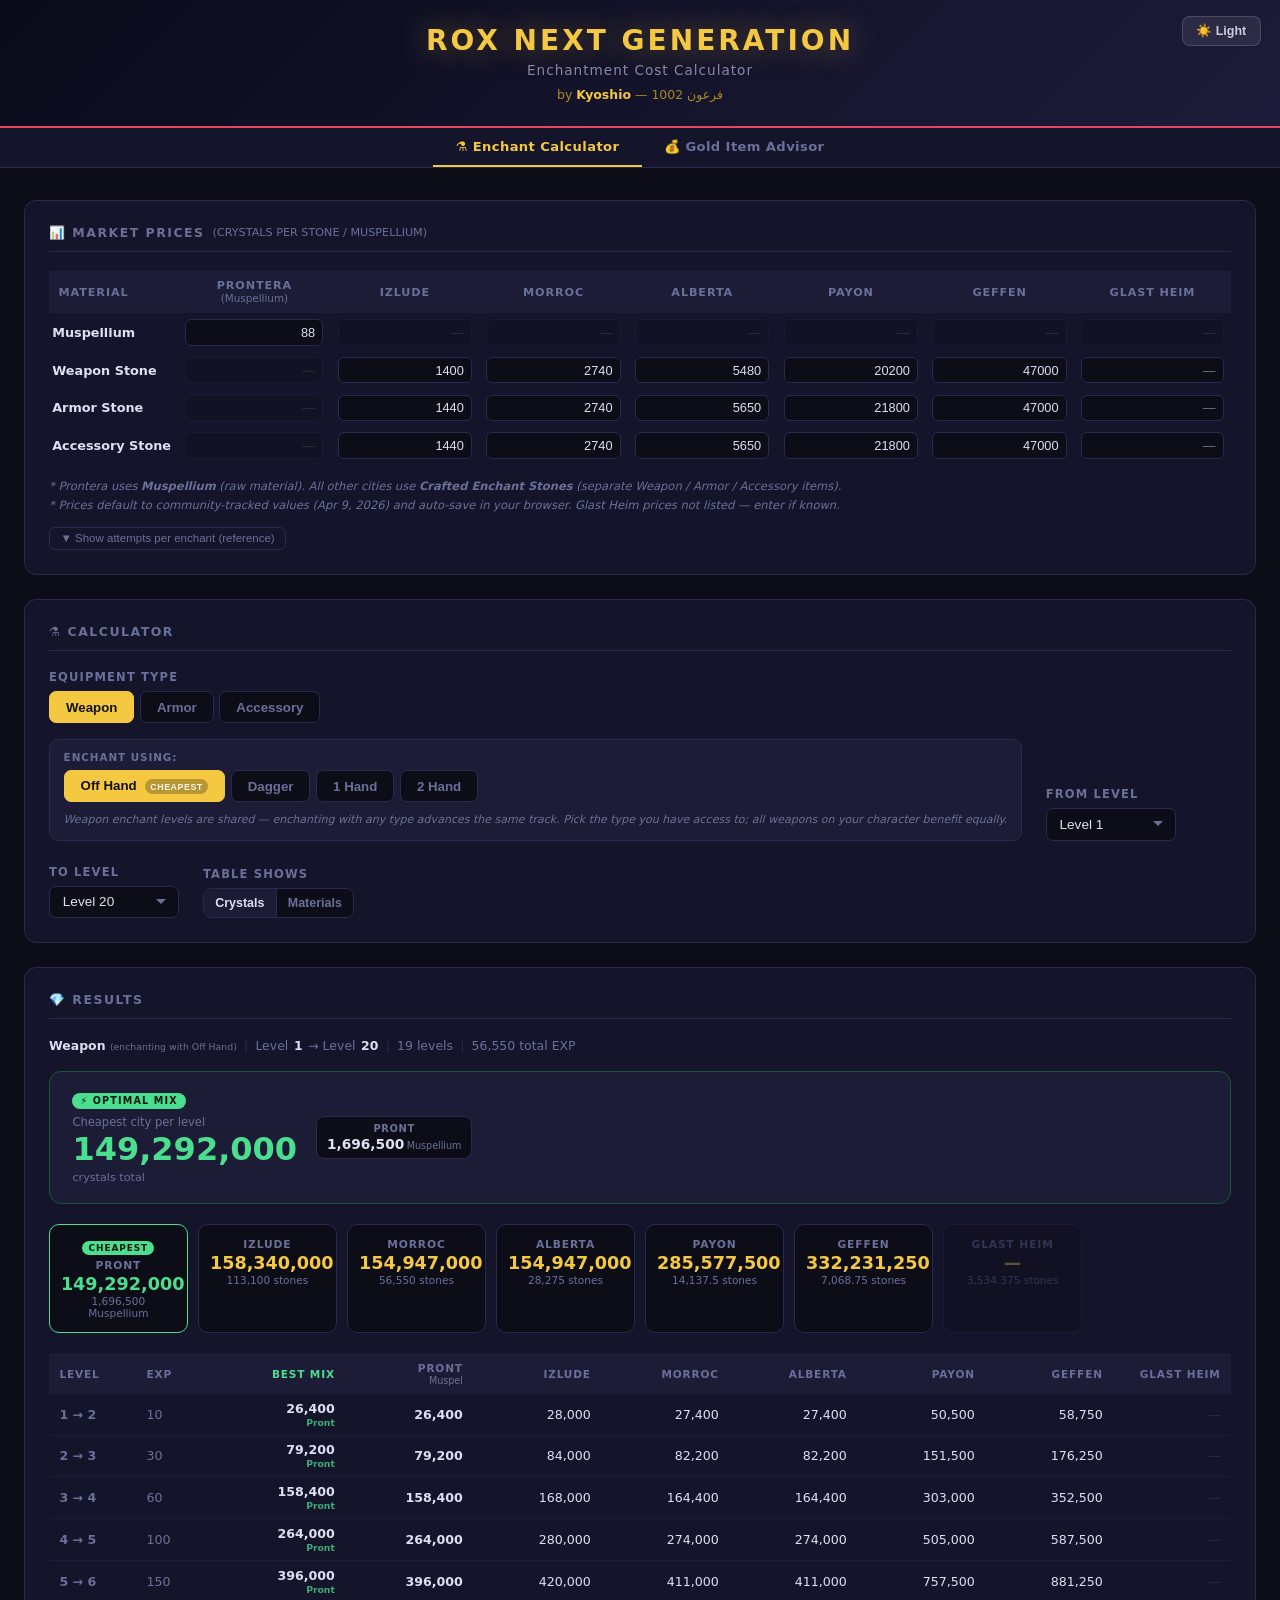
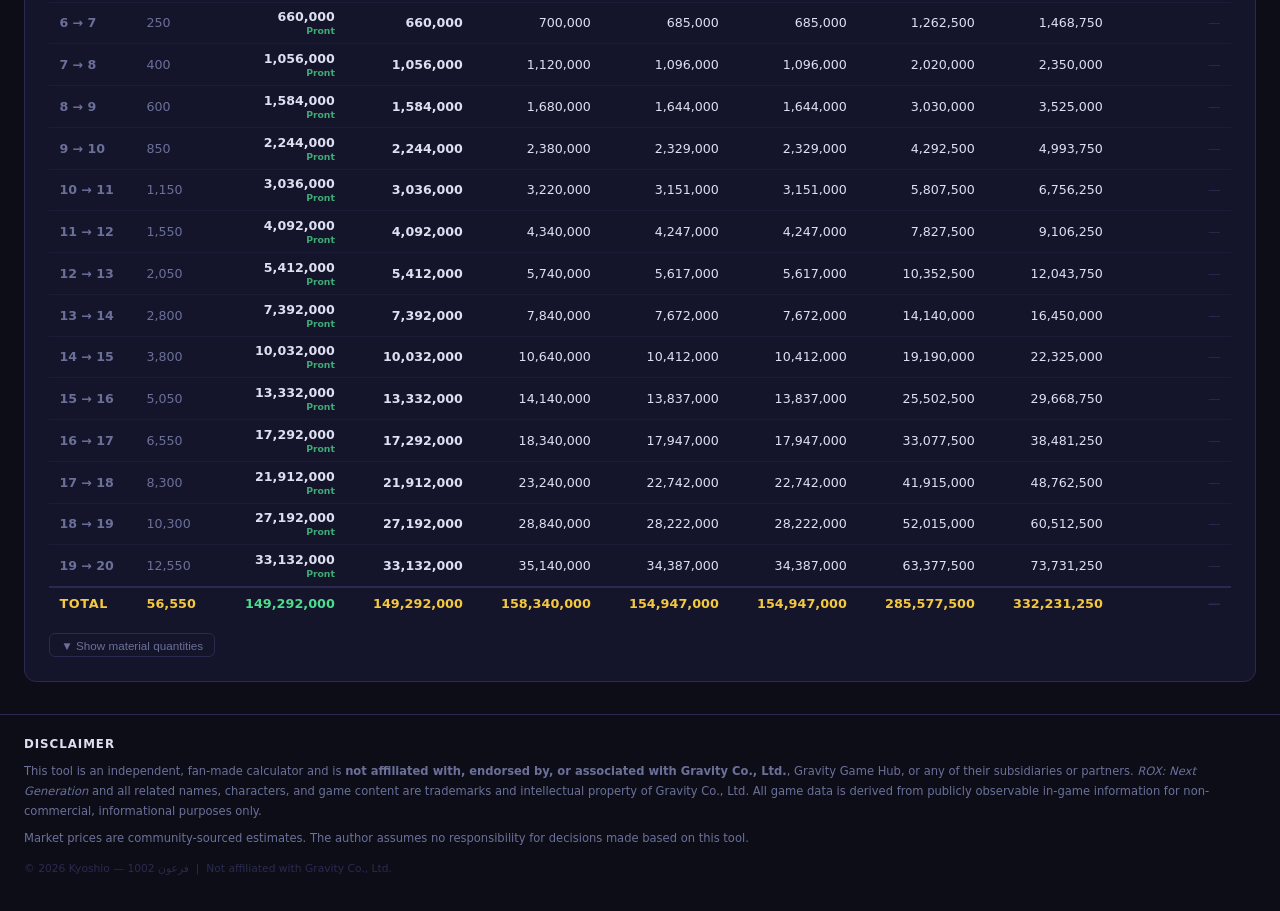
==== commit 40e30a6f: "Redesign equipment selector — two-tier Weapon / Armor / Accessory UI Weapon enchant levels are share" ====
--- a/index.html
+++ b/index.html
@@ -59,13 +59,24 @@
     <div class="controls">
       <div class="control-group">
         <div class="control-label">Equipment Type</div>
-        <div class="btn-group" id="equipBtns">
-          <button class="btn active" data-equip="Dagger"    onclick="setEquip(this)">Dagger</button>
-          <button class="btn"        data-equip="Off Hand"  onclick="setEquip(this)">Off Hand</button>
-          <button class="btn"        data-equip="1 Hand"    onclick="setEquip(this)">1 Hand</button>
-          <button class="btn"        data-equip="2 Hand"    onclick="setEquip(this)">2 Hand</button>
-          <button class="btn"        data-equip="Armor"     onclick="setEquip(this)">Armor</button>
-          <button class="btn"        data-equip="Accessory" onclick="setEquip(this)">Accessory</button>
+
+        <!-- Tier 1: Category -->
+        <div class="btn-group" id="categoryBtns">
+          <button class="btn active" data-category="Weapon"    onclick="setCategory(this)">Weapon</button>
+          <button class="btn"        data-category="Armor"     onclick="setCategory(this)">Armor</button>
+          <button class="btn"        data-category="Accessory" onclick="setCategory(this)">Accessory</button>
+        </div>
+
+        <!-- Tier 2: Weapon type (visible only when Weapon is active) -->
+        <div id="weaponSubSelector" class="weapon-sub-wrap">
+          <div class="weapon-sub-label">Enchant using:</div>
+          <div class="btn-group" id="weaponTypeBtns">
+            <button class="btn active" data-equip="Off Hand" onclick="setWeaponType(this)">Off Hand <span class="cheapest-tag">cheapest</span></button>
+            <button class="btn"        data-equip="Dagger"   onclick="setWeaponType(this)">Dagger</button>
+            <button class="btn"        data-equip="1 Hand"   onclick="setWeaponType(this)">1 Hand</button>
+            <button class="btn"        data-equip="2 Hand"   onclick="setWeaponType(this)">2 Hand</button>
+          </div>
+          <p class="weapon-share-note">Weapon enchant levels are shared — enchanting with any type advances the same track. Pick the type you have access to; all weapons on your character benefit equally.</p>
         </div>
       </div>
       <div class="control-group">
--- a/style.css
+++ b/style.css
@@ -76,10 +76,18 @@
 .mode-tab+.mode-tab{border-left:1px solid var(--border)}
 .mode-tab.active{background:var(--surface2);color:var(--text)}
 
+/* ── Weapon Sub-Selector ──────────────────────────────────────────────────── */
+.weapon-sub-wrap{display:flex;flex-direction:column;gap:.45rem;margin-top:.55rem;padding:.7rem .85rem;background:var(--surface2);border:1px solid var(--border);border-radius:9px;transition:background .2s,border-color .2s}
+.weapon-sub-label{font-size:.65rem;font-weight:700;letter-spacing:.09em;text-transform:uppercase;color:var(--muted)}
+.cheapest-tag{display:inline-block;font-size:.55rem;font-weight:800;letter-spacing:.07em;text-transform:uppercase;background:var(--green);color:#081a10;padding:.08rem .32rem;border-radius:999px;margin-left:.3rem;vertical-align:middle;line-height:1.4}
+.btn.active .cheapest-tag{background:rgba(0,0,0,0.25);color:rgba(255,255,255,.9)}
+.weapon-share-note{font-size:.69rem;color:var(--muted);font-style:italic;line-height:1.55;margin-top:.1rem}
+
 /* ── Range Label ──────────────────────────────────────────────────────────── */
 .range-label{font-size:.78rem;color:var(--muted);margin-bottom:1.1rem;display:flex;flex-wrap:wrap;gap:.35rem;align-items:center}
 .range-label strong{color:var(--text)}
 .range-sep{color:var(--border);margin:0 .1rem}
+.range-equip-detail{font-weight:400;color:var(--muted);font-size:.75em}
 
 /* ── Optimal Mix Card ─────────────────────────────────────────────────────── */
 .mix-card{background:var(--surface2);border:1px solid var(--green-dim);border-radius:12px;padding:1.2rem 1.4rem;margin-bottom:1.25rem;display:flex;flex-wrap:wrap;gap:1.2rem;align-items:center}
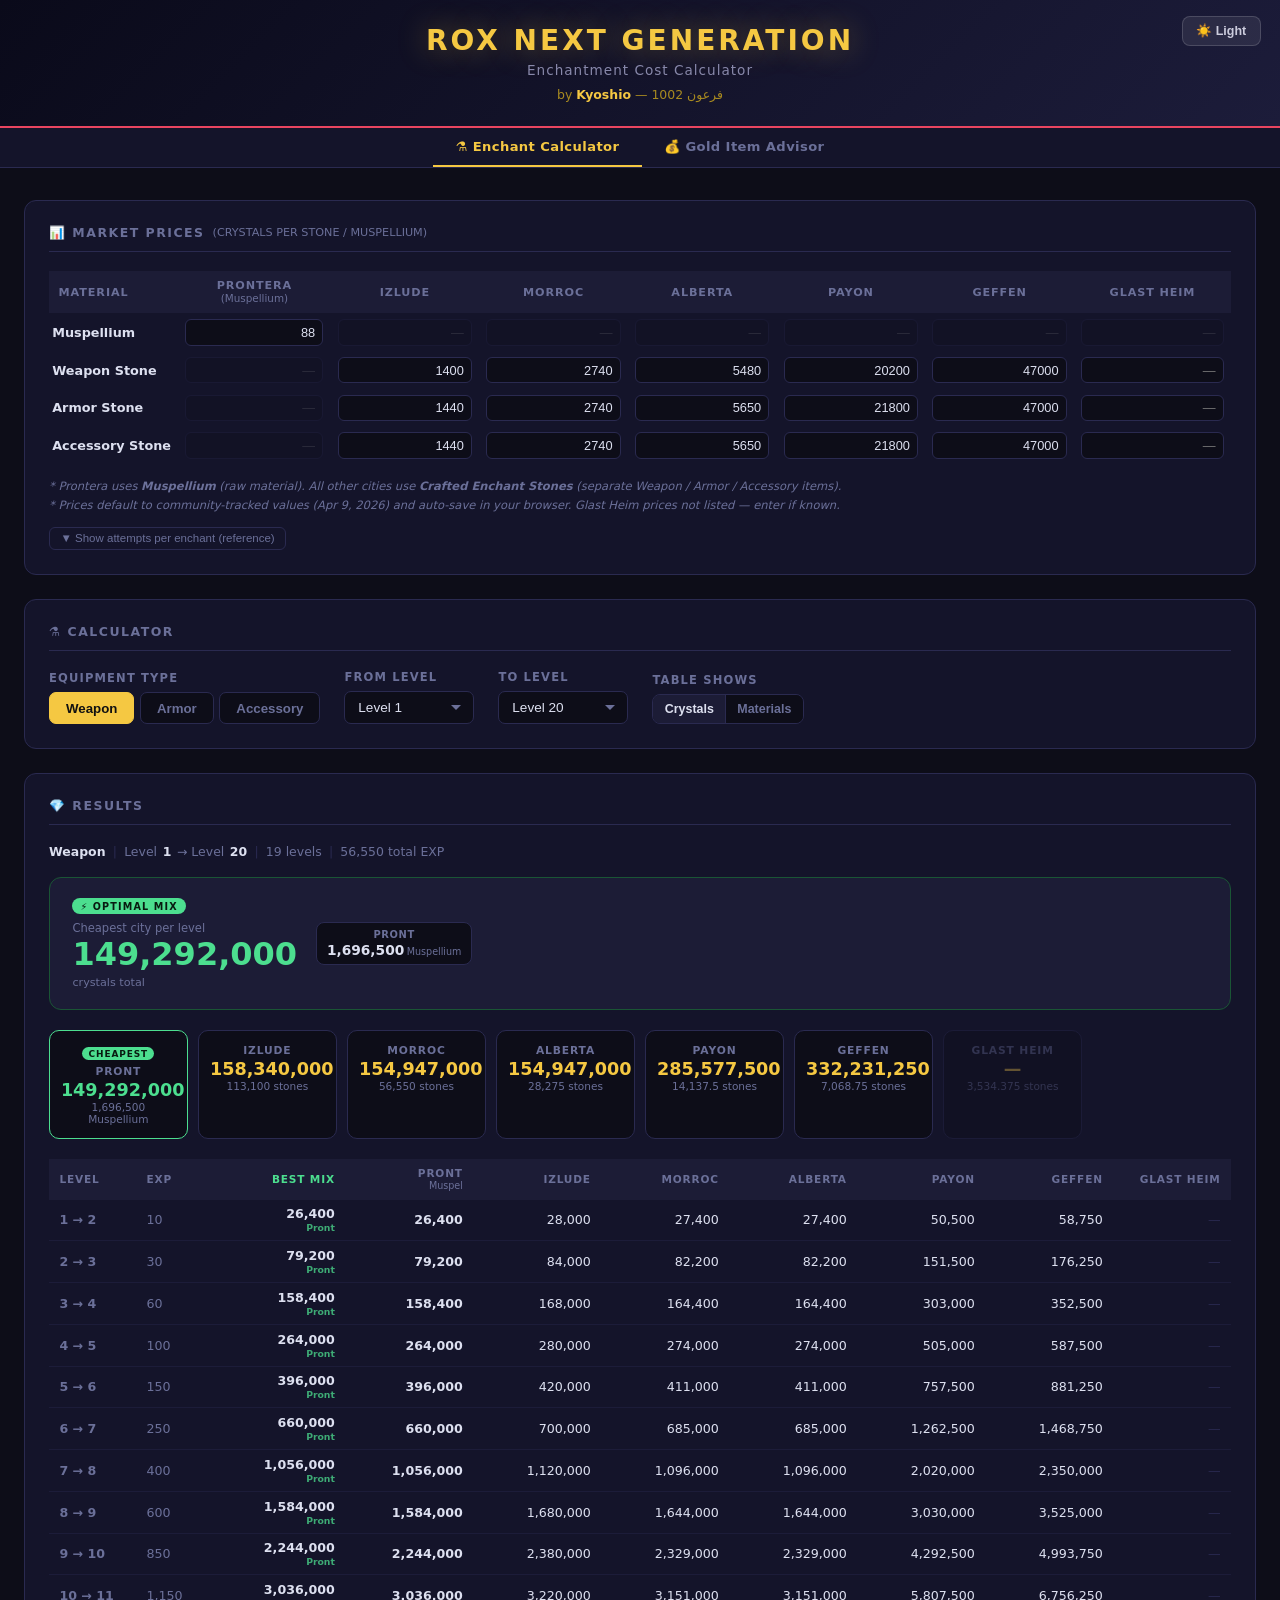
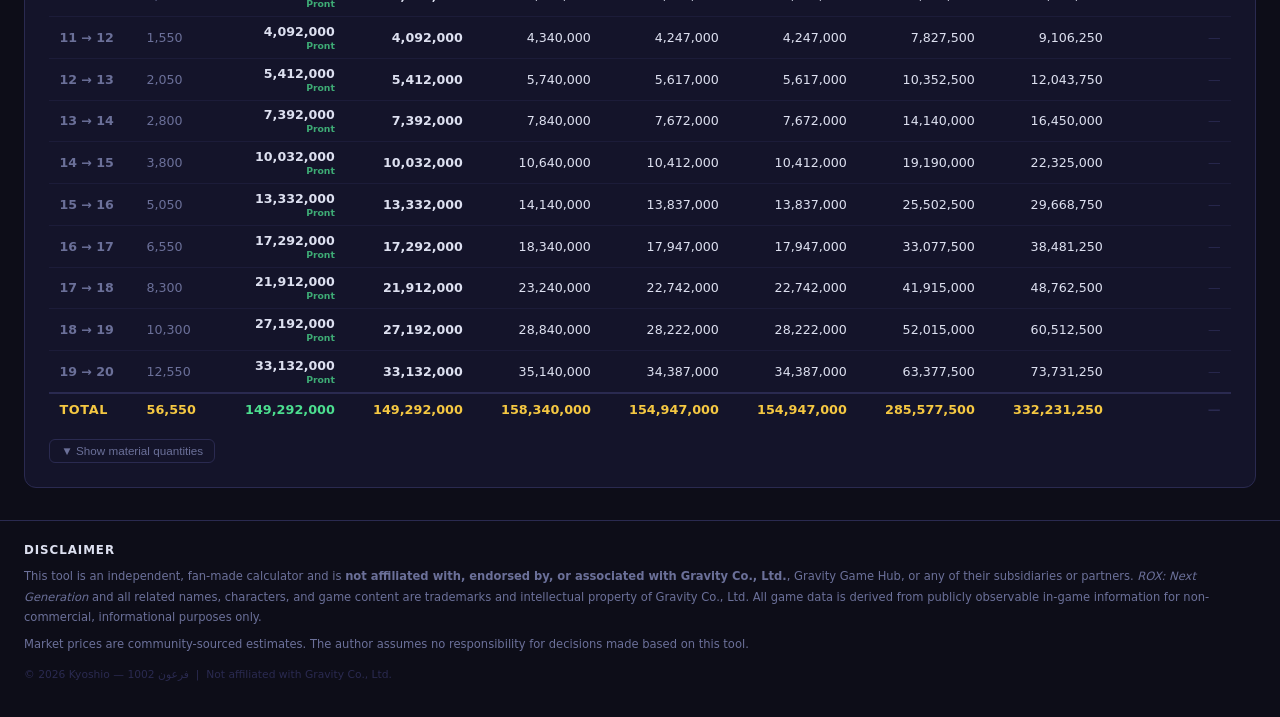
==== commit 7f803763: "Remove weapon sub-selector — Weapon/Armor/Accessory top-level only Since all weapon types cost ident" ====
--- a/index.html
+++ b/index.html
@@ -67,17 +67,6 @@
           <button class="btn"        data-category="Accessory" onclick="setCategory(this)">Accessory</button>
         </div>
 
-        <!-- Tier 2: Weapon type (visible only when Weapon is active) -->
-        <div id="weaponSubSelector" class="weapon-sub-wrap">
-          <div class="weapon-sub-label">Enchant using:</div>
-          <div class="btn-group" id="weaponTypeBtns">
-            <button class="btn active" data-equip="Off Hand" onclick="setWeaponType(this)">Off Hand <span class="cheapest-tag">cheapest</span></button>
-            <button class="btn"        data-equip="Dagger"   onclick="setWeaponType(this)">Dagger</button>
-            <button class="btn"        data-equip="1 Hand"   onclick="setWeaponType(this)">1 Hand</button>
-            <button class="btn"        data-equip="2 Hand"   onclick="setWeaponType(this)">2 Hand</button>
-          </div>
-          <p class="weapon-share-note">Weapon enchant levels are shared — enchanting with any type advances the same track. Pick the type you have access to; all weapons on your character benefit equally.</p>
-        </div>
       </div>
       <div class="control-group">
         <div class="control-label">From Level</div>
--- a/style.css
+++ b/style.css
@@ -76,18 +76,10 @@
 .mode-tab+.mode-tab{border-left:1px solid var(--border)}
 .mode-tab.active{background:var(--surface2);color:var(--text)}
 
-/* ── Weapon Sub-Selector ──────────────────────────────────────────────────── */
-.weapon-sub-wrap{display:flex;flex-direction:column;gap:.45rem;margin-top:.55rem;padding:.7rem .85rem;background:var(--surface2);border:1px solid var(--border);border-radius:9px;transition:background .2s,border-color .2s}
-.weapon-sub-label{font-size:.65rem;font-weight:700;letter-spacing:.09em;text-transform:uppercase;color:var(--muted)}
-.cheapest-tag{display:inline-block;font-size:.55rem;font-weight:800;letter-spacing:.07em;text-transform:uppercase;background:var(--green);color:#081a10;padding:.08rem .32rem;border-radius:999px;margin-left:.3rem;vertical-align:middle;line-height:1.4}
-.btn.active .cheapest-tag{background:rgba(0,0,0,0.25);color:rgba(255,255,255,.9)}
-.weapon-share-note{font-size:.69rem;color:var(--muted);font-style:italic;line-height:1.55;margin-top:.1rem}
-
 /* ── Range Label ──────────────────────────────────────────────────────────── */
 .range-label{font-size:.78rem;color:var(--muted);margin-bottom:1.1rem;display:flex;flex-wrap:wrap;gap:.35rem;align-items:center}
 .range-label strong{color:var(--text)}
 .range-sep{color:var(--border);margin:0 .1rem}
-.range-equip-detail{font-weight:400;color:var(--muted);font-size:.75em}
 
 /* ── Optimal Mix Card ─────────────────────────────────────────────────────── */
 .mix-card{background:var(--surface2);border:1px solid var(--green-dim);border-radius:12px;padding:1.2rem 1.4rem;margin-bottom:1.25rem;display:flex;flex-wrap:wrap;gap:1.2rem;align-items:center}
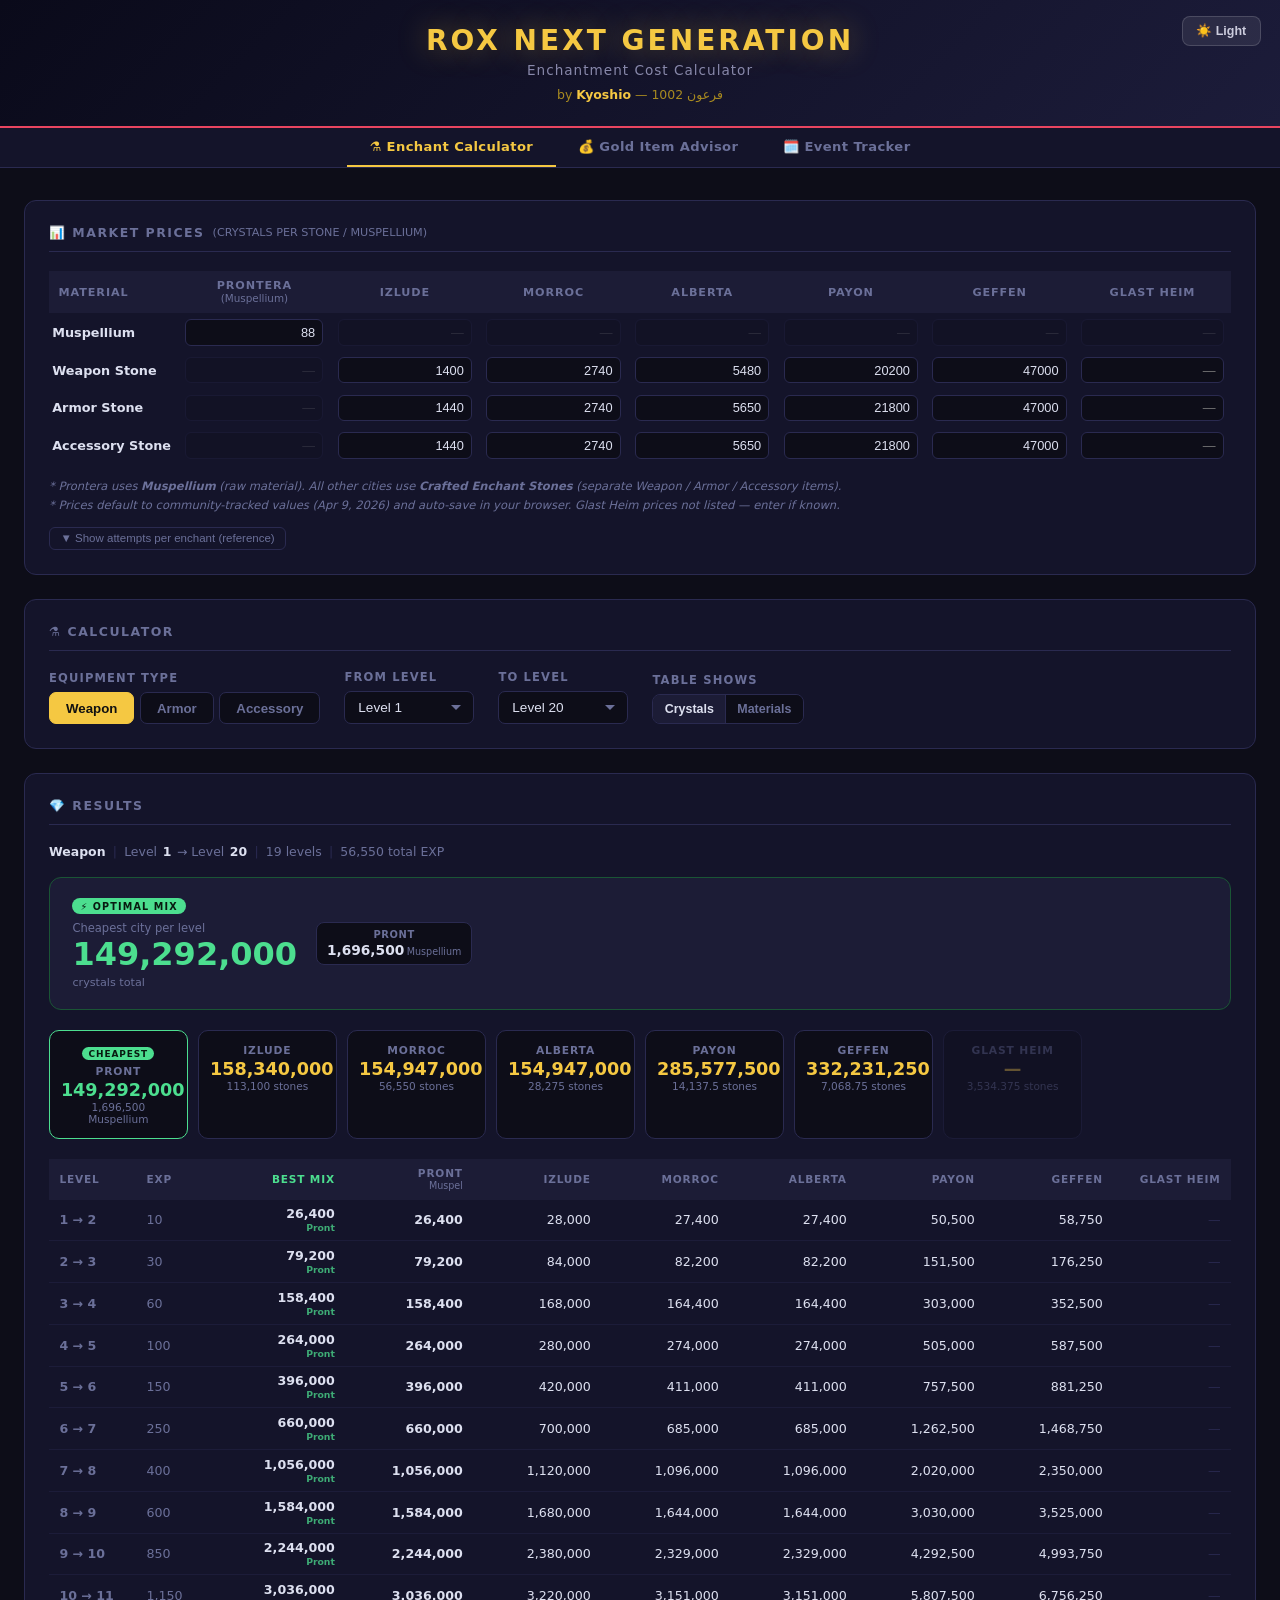
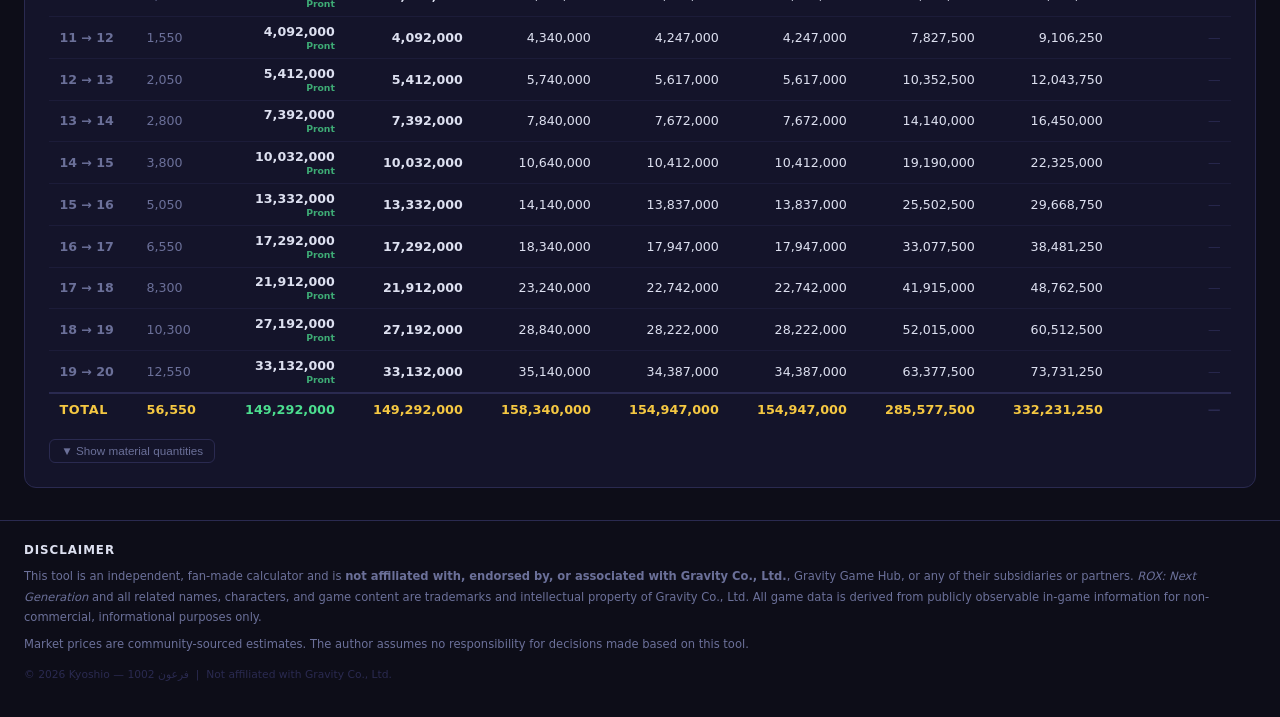
==== commit eff51041: "Add Event Tracker page with live clocks and DST-aware time conversion - New events.html / events.js:" ====
--- a/index.html
+++ b/index.html
@@ -16,8 +16,9 @@
 </header>
 
 <nav class="page-nav">
-  <a href="index.html"       class="nav-link active">⚗️ Enchant Calculator</a>
-  <a href="gold-items.html"  class="nav-link">💰 Gold Item Advisor</a>
+  <a href="index.html"      class="nav-link active">⚗️ Enchant Calculator</a>
+  <a href="gold-items.html" class="nav-link">💰 Gold Item Advisor</a>
+  <a href="events.html"     class="nav-link">🗓️ Event Tracker</a>
 </nav>
 
 <main>
--- a/style.css
+++ b/style.css
@@ -187,6 +187,45 @@
 .tb-amt{font-weight:600;font-size:.78rem}
 .tb-total{border-top:2px solid var(--border) !important;margin-top:.35rem;padding-top:.45rem !important;font-weight:700;color:var(--gold)}
 
+/* ── Event Tracker ────────────────────────────────────────────────────────── */
+
+/* Dual clocks */
+.clocks-row{display:flex;align-items:stretch;gap:1rem;flex-wrap:wrap}
+.clock-card{flex:1;min-width:210px;background:var(--surface2);border:1px solid var(--border);border-radius:12px;padding:1.2rem 1.5rem;display:flex;flex-direction:column;gap:.35rem;transition:background .2s,border-color .2s}
+.clock-sep{display:flex;align-items:center;color:var(--muted);font-size:1.2rem;flex:0 0 auto;padding:0 .15rem}
+.clock-label{font-size:.67rem;font-weight:700;letter-spacing:.09em;text-transform:uppercase;color:var(--muted);display:flex;align-items:center;gap:.4rem;flex-wrap:wrap}
+.tz-pill{font-size:.62rem;font-weight:600;background:var(--bg);border:1px solid var(--border);border-radius:999px;padding:.1rem .5rem;color:var(--muted);letter-spacing:0;text-transform:none;transition:background .2s}
+.clock-time{font-size:2.4rem;font-weight:900;letter-spacing:.04em;color:var(--text);font-variant-numeric:tabular-nums;line-height:1.1}
+.clock-date{font-size:.74rem;color:var(--muted)}
+
+/* Event grid */
+.ev-grid{display:grid;grid-template-columns:repeat(auto-fill,minmax(280px,1fr));gap:1rem}
+.ev-card{background:var(--bg);border:1px solid var(--border);border-radius:12px;padding:1.25rem 1.3rem;display:flex;flex-direction:column;gap:.9rem;transition:border-color .2s,box-shadow .2s}
+.ev-card.ev-live{border-color:var(--green);box-shadow:0 0 0 1px var(--green-dim),0 0 18px rgba(76,222,143,.07)}
+
+/* Card header */
+.ev-header{display:flex;align-items:center;gap:.6rem}
+.ev-icon{font-size:1.4rem;line-height:1;flex:0 0 auto}
+.ev-title{flex:1;display:flex;align-items:baseline;gap:.4rem;flex-wrap:wrap}
+.ev-name{font-size:.9rem;font-weight:800;color:var(--text)}
+.ev-tag{font-size:.57rem;font-weight:800;letter-spacing:.07em;text-transform:uppercase;background:var(--surface2);border:1px solid var(--border);border-radius:999px;padding:.1rem .38rem;color:var(--muted)}
+
+/* Live pill */
+.live-pill{display:inline-flex;align-items:center;gap:.3rem;font-size:.6rem;font-weight:800;letter-spacing:.1em;text-transform:uppercase;background:rgba(76,222,143,.13);color:var(--green);border:1px solid var(--green-dim);border-radius:999px;padding:.18rem .52rem;white-space:nowrap;flex:0 0 auto}
+.live-dot{width:6px;height:6px;border-radius:50%;background:var(--green);flex:0 0 auto;animation:livePulse 1.2s ease-in-out infinite}
+@keyframes livePulse{0%,100%{opacity:1;transform:scale(1)}50%{opacity:.35;transform:scale(.65)}}
+
+/* Card body rows */
+.ev-rows{display:flex;flex-direction:column}
+.ev-row{display:flex;justify-content:space-between;align-items:center;gap:.5rem;padding:.34rem 0;border-bottom:1px solid var(--divider)}
+.ev-row:last-child{border-bottom:none;border-top:2px solid var(--border);padding-top:.5rem;margin-top:.15rem}
+.ev-key{font-size:.74rem;color:var(--muted);flex-shrink:0}
+.ev-val{font-size:.83rem;font-weight:600;color:var(--text);text-align:right;display:flex;align-items:center;gap:.3rem;flex-wrap:wrap;justify-content:flex-end}
+.ev-val.mono{font-variant-numeric:tabular-nums}
+.ev-daynote{font-size:.58rem;font-weight:700;letter-spacing:.06em;text-transform:uppercase;background:var(--surface2);border:1px solid var(--border);color:var(--muted);border-radius:4px;padding:.05rem .3rem}
+.ev-countdown{color:var(--gold);font-weight:800;font-variant-numeric:tabular-nums}
+.ev-cd-live{color:var(--green) !important}
+
 /* ── Misc ─────────────────────────────────────────────────────────────────── */
 .empty{color:var(--muted);font-size:.85rem;padding:1rem 0}
 .warn{color:var(--warn);font-size:.85rem;padding:.5rem 0}
@@ -203,6 +242,10 @@
   .summary-grid{grid-template-columns:repeat(auto-fill,minmax(98px,1fr))}
   .mix-cost{font-size:1.5rem}
   .gi-inputs{grid-template-columns:1fr 1fr}
+  .clocks-row{flex-direction:column}
+  .clock-sep{display:none}
+  .clock-time{font-size:1.9rem}
+  .ev-grid{grid-template-columns:1fr}
 }
 @media(max-width:420px){
   .gi-inputs{grid-template-columns:1fr}
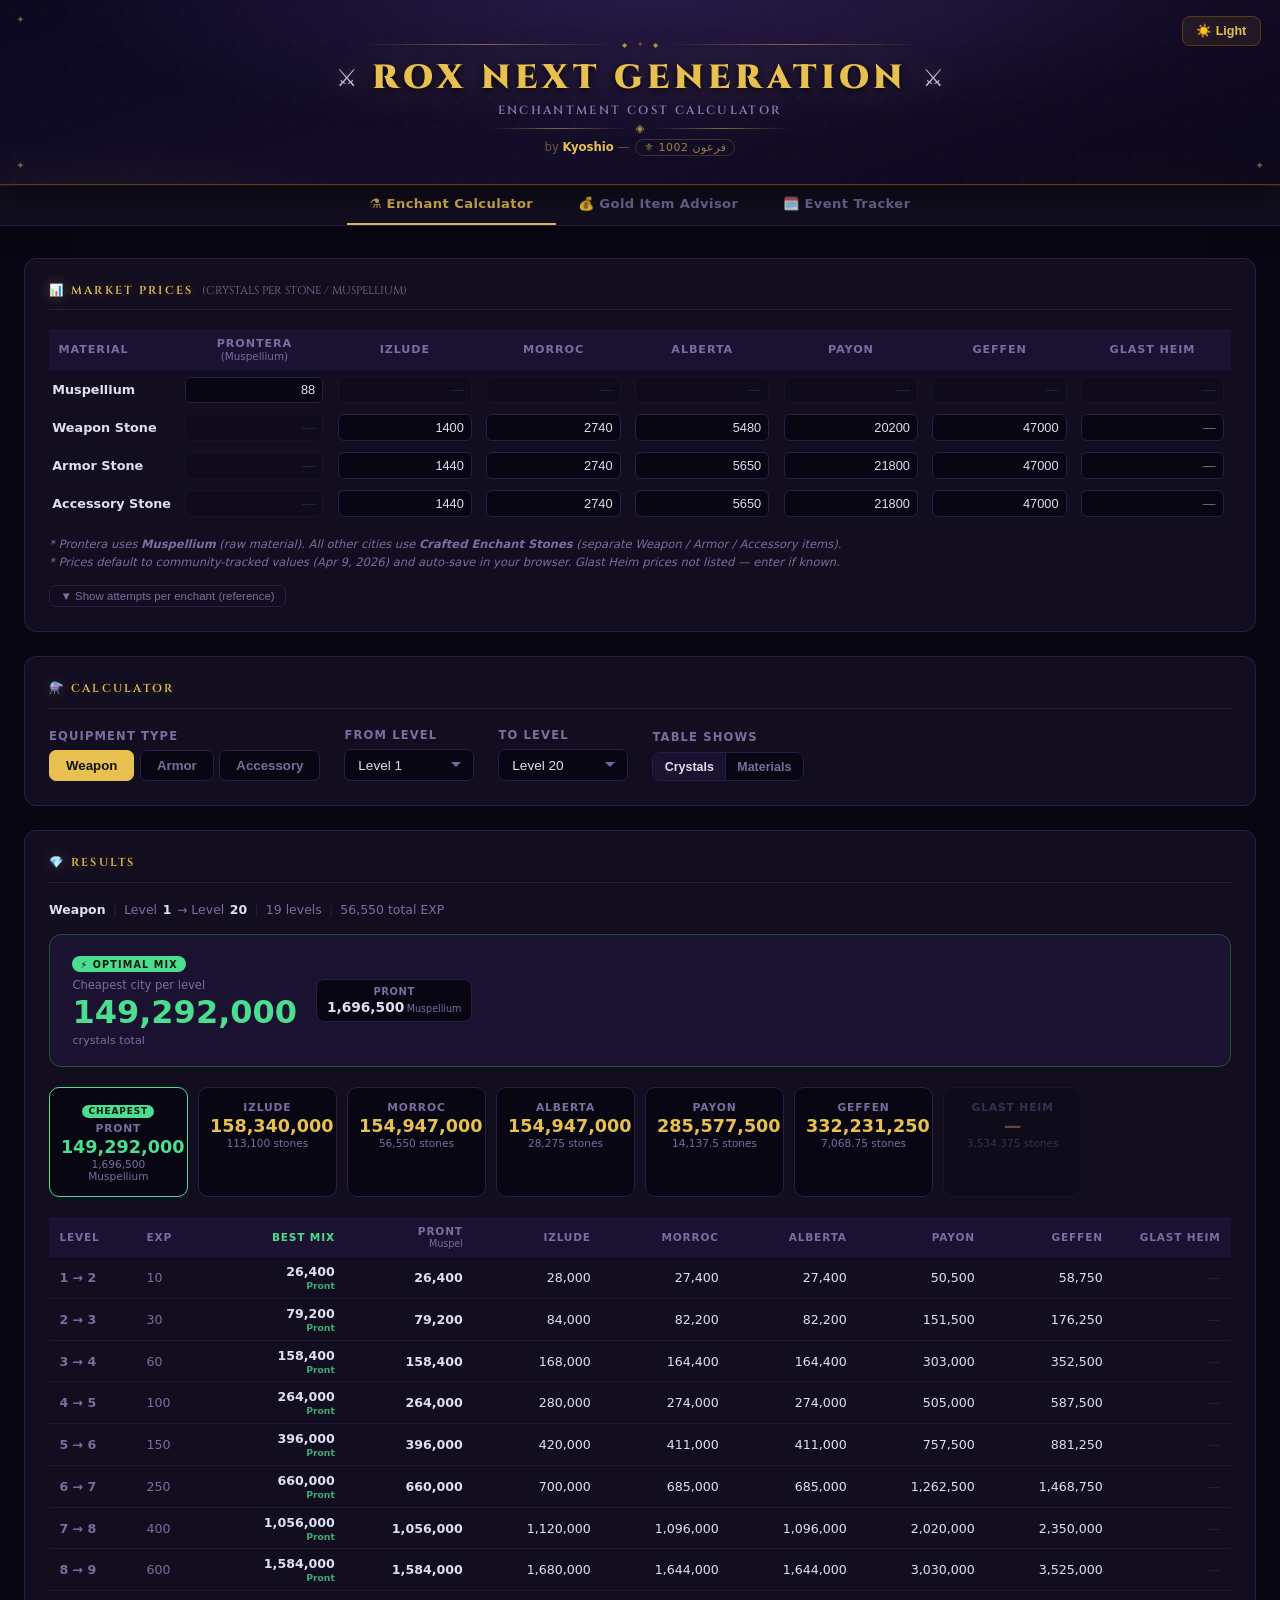
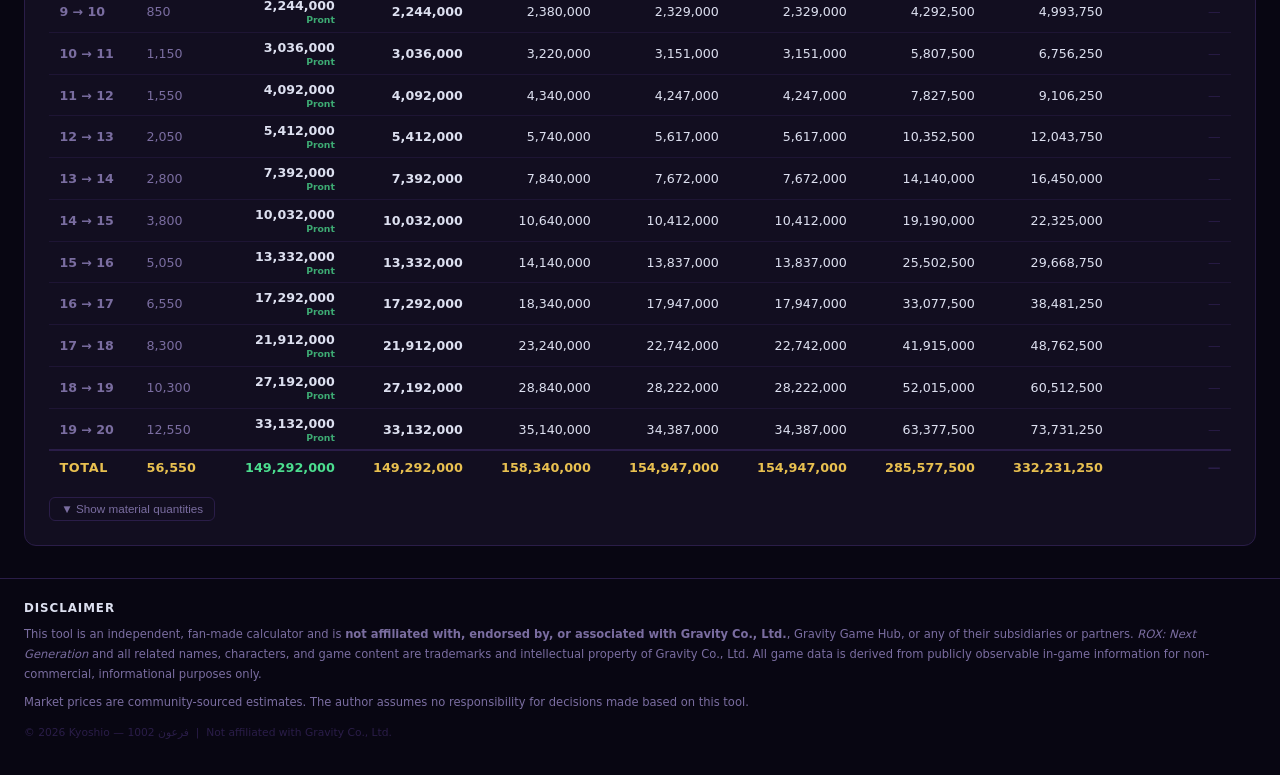
==== commit c37987c0: "Rework header across all pages with Ragnarok Online aesthetic - Add dot-grid texture + layered radia" ====
--- a/index.html
+++ b/index.html
@@ -4,15 +4,39 @@
   <meta charset="UTF-8">
   <meta name="viewport" content="width=device-width, initial-scale=1.0">
   <title>ROX Next Gen — Enchant Cost Calculator</title>
-  <link rel="stylesheet" href="style.css">
+  <link rel="stylesheet" href="assets/css/style.css">
 </head>
 <body>
 
 <header>
   <button id="themeBtn" onclick="toggleTheme()">☀️ Light</button>
-  <h1>ROX NEXT GENERATION</h1>
+  <span class="hdr-corner hdr-tl">✦</span>
+  <span class="hdr-corner hdr-bl">✦</span>
+  <span class="hdr-corner hdr-br">✦</span>
+
+  <div class="hdr-deco">
+    <span class="hdr-deco-line"></span>
+    <span class="hdr-deco-gem">⬥</span>
+    <span class="hdr-deco-dot">✦</span>
+    <span class="hdr-deco-gem">⬥</span>
+    <span class="hdr-deco-line"></span>
+  </div>
+
+  <div class="hdr-title-wrap">
+    <span class="hdr-emblem">⚔️</span>
+    <h1>ROX NEXT GENERATION</h1>
+    <span class="hdr-emblem">⚔️</span>
+  </div>
+
   <p class="hdr-sub">Enchantment Cost Calculator</p>
-  <p class="hdr-credits">by <strong>Kyoshio</strong> &mdash; 1002 فرعون</p>
+
+  <div class="hdr-deco hdr-deco-sm">
+    <span class="hdr-deco-line"></span>
+    <span class="hdr-deco-gem">◈</span>
+    <span class="hdr-deco-line"></span>
+  </div>
+
+  <p class="hdr-credits">by <strong>Kyoshio</strong> &mdash; <span class="hdr-guild-tag">⚜ 1002 فرعون</span></p>
 </header>
 
 <nav class="page-nav">
@@ -102,8 +126,8 @@
   <p style="margin-top:.75rem;color:var(--border);font-size:.67rem">&copy; 2026 Kyoshio &mdash; 1002 فرعون &nbsp;|&nbsp; Not affiliated with Gravity Co., Ltd.</p>
 </footer>
 
-<script src="data.js"></script>
-<script src="shared.js"></script>
-<script src="enchant.js"></script>
+<script src="assets/js/data.js"></script>
+<script src="assets/js/shared.js"></script>
+<script src="assets/js/enchant.js"></script>
 </body>
 </html>
--- a/assets/css/style.css
+++ b/assets/css/style.css
@@ -0,0 +1,322 @@
+@import url('https://fonts.googleapis.com/css2?family=Cinzel:wght@600;800;900&display=swap');
+
+/* ── Theme Variables ──────────────────────────────────────────────────────── */
+:root {
+  --bg:#080612;--surface:#120e20;--surface2:#1a1230;--border:#2a1d48;
+  --accent:#e94560;--gold:#e8c050;--gold-dim:#5a3d08;--gold-glow:rgba(232,192,80,.3);
+  --green:#4cde8f;--green-dim:#1a5535;
+  --text:#dde0f0;--muted:#7a6da0;--warn:#f5a623;
+  --hover:rgba(119,85,204,0.05);--divider:rgba(42,29,72,0.5);
+}
+body.light {
+  --bg:#f4eed8;--surface:#fdf8ec;--surface2:#ede6ce;--border:#c8a86a;
+  --gold:#8b6914;--gold-dim:#c8a040;--gold-glow:rgba(139,105,20,.2);
+  --green:#1a7a45;--green-dim:#0d5030;
+  --text:#2a1a08;--muted:#7a6040;
+  --hover:rgba(100,60,0,0.04);--divider:rgba(180,130,80,0.35);
+}
+
+/* ── Reset ────────────────────────────────────────────────────────────────── */
+*,*::before,*::after{box-sizing:border-box;margin:0;padding:0}
+body{font-family:'Segoe UI',system-ui,sans-serif;background:var(--bg);color:var(--text);min-height:100vh;font-size:14px;transition:background .2s,color .2s}
+
+/* ── Header ───────────────────────────────────────────────────────────────── */
+header{
+  background:
+    radial-gradient(ellipse 80% 150% at 50% -10%, rgba(119,85,204,.22) 0%, transparent 58%),
+    radial-gradient(ellipse 40% 80% at 8%  120%, rgba(232,192,80,.06) 0%, transparent 55%),
+    radial-gradient(ellipse 40% 80% at 92% 120%, rgba(217,68,34,.05)  0%, transparent 55%),
+    radial-gradient(rgba(232,192,80,.055) 1px, transparent 1px),
+    linear-gradient(160deg, #0c0820 0%, #140d28 55%, #0a061a 100%);
+  background-size: auto, auto, auto, 28px 28px, auto;
+  border-bottom: 1px solid var(--gold-dim);
+  padding: 2rem 5rem 1.75rem;
+  text-align: center;
+  position: relative;
+  box-shadow: 0 4px 48px rgba(0,0,0,.7), 0 1px 0 rgba(232,192,80,.08);
+}
+header > *{position:relative;z-index:1}
+
+/* Corner rune marks */
+.hdr-corner{position:absolute;color:var(--gold);font-size:.65rem;opacity:.45;z-index:2;line-height:1;pointer-events:none;user-select:none}
+.hdr-tl{top:.85rem;left:1rem}
+.hdr-bl{bottom:.85rem;left:1rem}
+.hdr-br{bottom:.85rem;right:1rem}
+
+/* Ornament dividers */
+.hdr-deco{display:flex;align-items:center;gap:.55rem;max-width:560px;margin:.45rem auto}
+.hdr-deco-sm{max-width:300px;margin:.3rem auto}
+.hdr-deco-line{flex:1;height:1px;background:linear-gradient(90deg,transparent,rgba(232,192,80,.5),transparent)}
+.hdr-deco-gem{color:var(--gold);font-size:.72rem;opacity:.72;flex:0 0 auto;line-height:1}
+.hdr-deco-dot{color:rgba(232,192,80,.38);font-size:.5rem;flex:0 0 auto;line-height:1}
+
+/* Title row */
+.hdr-title-wrap{display:flex;align-items:center;justify-content:center;gap:.9rem;margin:.3rem 0 .25rem}
+.hdr-emblem{font-size:1.5rem;flex:0 0 auto;filter:drop-shadow(0 0 10px rgba(232,192,80,.5));opacity:.8;line-height:1}
+
+header h1{font-family:'Cinzel',serif;font-size:2.1rem;font-weight:900;letter-spacing:5px;color:var(--gold);text-shadow:0 0 50px var(--gold-glow),0 0 100px rgba(232,192,80,.08),0 2px 6px rgba(0,0,0,.9);line-height:1.2}
+.hdr-sub{font-family:'Cinzel',serif;font-size:.74rem;font-weight:600;letter-spacing:.2em;text-transform:uppercase;color:rgba(200,185,255,.65);margin-top:.05rem}
+.hdr-credits{color:rgba(232,192,80,.42);margin-top:.1rem;font-size:.73rem}
+.hdr-credits strong{color:var(--gold);font-weight:700}
+.hdr-guild-tag{display:inline-block;border:1px solid rgba(232,192,80,.2);border-radius:999px;padding:.06rem .5rem;font-size:.68rem;color:rgba(232,192,80,.65);letter-spacing:.05em;margin-left:.15rem;vertical-align:middle}
+
+#themeBtn{position:absolute;top:1rem;right:1.2rem;background:rgba(232,192,80,.08);border:1px solid var(--gold-dim);border-radius:8px;color:var(--gold);font-size:.78rem;font-weight:600;padding:.4rem .85rem;cursor:pointer;transition:all .15s;z-index:2}
+#themeBtn:hover{background:rgba(232,192,80,.16);border-color:var(--gold);box-shadow:0 0 12px var(--gold-glow)}
+
+/* Light header — dark wood scroll feel so gold always pops */
+body.light header{
+  background:
+    radial-gradient(ellipse 80% 140% at 50% -10%, rgba(80,40,0,.32) 0%, transparent 60%),
+    radial-gradient(rgba(139,105,20,.04) 1px, transparent 1px),
+    linear-gradient(160deg, #2a1a08 0%, #3d2610 55%, #1e1006 100%);
+  background-size: auto, 28px 28px, auto;
+  border-bottom-color: #8b6914;
+  box-shadow: 0 4px 32px rgba(0,0,0,.5);
+}
+body.light header h1{color:#e8c050;text-shadow:0 0 28px rgba(232,192,80,.4),0 2px 4px rgba(0,0,0,.8)}
+body.light .hdr-sub{color:rgba(220,190,130,.65)}
+body.light .hdr-credits{color:rgba(200,150,60,.5)}
+body.light .hdr-credits strong{color:#e8c050}
+body.light .hdr-guild-tag{border-color:rgba(232,192,80,.22);color:rgba(200,150,60,.7)}
+body.light .hdr-corner{opacity:.3}
+body.light #themeBtn{background:rgba(232,192,80,.12);border-color:#8b6914;color:#e8c050}
+body.light #themeBtn:hover{background:rgba(232,192,80,.22)}
+
+/* ── Page Nav ─────────────────────────────────────────────────────────────── */
+.page-nav{background:var(--surface);border-bottom:1px solid var(--border);display:flex;justify-content:center;transition:background .2s,border-color .2s}
+.nav-link{display:inline-flex;align-items:center;gap:.4rem;padding:.7rem 1.4rem;color:var(--muted);font-size:.82rem;font-weight:600;text-decoration:none;border-bottom:2px solid transparent;transition:all .15s;letter-spacing:.03em}
+.nav-link:hover{color:var(--text);border-bottom-color:var(--border)}
+.nav-link.active{color:var(--gold);border-bottom-color:var(--gold)}
+
+/* ── Layout ───────────────────────────────────────────────────────────────── */
+main{max-width:1320px;margin:0 auto;padding:2rem 1.5rem;display:flex;flex-direction:column;gap:1.5rem}
+.card{background:var(--surface);border:1px solid var(--border);border-radius:12px;padding:1.5rem;transition:background .2s,border-color .2s}
+.card-title{font-family:'Cinzel',serif;font-size:.72rem;font-weight:600;letter-spacing:.2em;text-transform:uppercase;color:var(--gold);margin-bottom:1.2rem;padding-bottom:.7rem;border-bottom:1px solid var(--border);display:flex;align-items:center;gap:.5rem;text-shadow:0 0 14px var(--gold-glow)}
+.saved-pill{font-size:.68rem;color:var(--green);margin-left:.5rem;opacity:0;transition:opacity .3s}
+.saved-pill.show{opacity:1}
+
+/* ── Price Table ──────────────────────────────────────────────────────────── */
+.prices-wrap{overflow-x:auto}
+.prices-table{width:100%;border-collapse:collapse;min-width:540px}
+.prices-table th{background:var(--surface2);color:var(--muted);font-size:.7rem;font-weight:700;letter-spacing:.08em;text-transform:uppercase;padding:.5rem .6rem;text-align:center;transition:background .2s;white-space:nowrap}
+.prices-table th:first-child{text-align:left}
+.prices-table td{padding:.35rem .45rem;vertical-align:middle}
+.prices-table td:first-child{font-weight:600;font-size:.8rem;color:var(--text);white-space:nowrap;padding-left:.2rem}
+.price-input{width:100%;min-width:72px;background:var(--bg);border:1px solid var(--border);border-radius:6px;color:var(--text);padding:.3rem .45rem;font-size:.8rem;text-align:right;transition:border-color .15s,background .2s;-moz-appearance:textfield}
+.price-input::-webkit-outer-spin-button,.price-input::-webkit-inner-spin-button{-webkit-appearance:none}
+.price-input:focus{outline:none;border-color:var(--gold)}
+.price-input:disabled{opacity:.25;cursor:not-allowed}
+.price-note{margin-top:.8rem;font-size:.72rem;color:var(--muted);font-style:italic;line-height:1.6}
+
+/* ── Reference Table ──────────────────────────────────────────────────────── */
+.ref-toggle{background:none;border:1px solid var(--border);border-radius:6px;color:var(--muted);font-size:.72rem;padding:.28rem .65rem;cursor:pointer;transition:all .15s;margin-top:.8rem}
+.ref-toggle:hover{border-color:var(--gold-dim);color:var(--text)}
+.ref-table{width:100%;border-collapse:collapse;font-size:.75rem;margin-top:.65rem;overflow-x:auto;display:block;max-width:fit-content}
+.ref-table th{background:var(--surface2);color:var(--muted);font-size:.66rem;font-weight:700;text-transform:uppercase;letter-spacing:.07em;padding:.4rem .65rem;text-align:center;white-space:nowrap}
+.ref-table th:first-child{text-align:left}
+.ref-table td{padding:.35rem .65rem;border-bottom:1px solid var(--divider);text-align:center;color:var(--text)}
+.ref-table td:first-child{text-align:left;color:var(--muted);font-weight:600}
+
+/* ── Controls ─────────────────────────────────────────────────────────────── */
+.controls{display:flex;flex-wrap:wrap;gap:1.5rem;align-items:flex-end}
+.control-group{display:flex;flex-direction:column;gap:.45rem}
+.control-label{font-size:.72rem;font-weight:700;letter-spacing:.1em;text-transform:uppercase;color:var(--muted)}
+.btn-group{display:flex;gap:.35rem;flex-wrap:wrap}
+.btn{padding:.45rem 1rem;border:1px solid var(--border);border-radius:7px;background:var(--bg);color:var(--muted);cursor:pointer;font-size:.83rem;font-weight:600;transition:all .15s}
+.btn:hover{border-color:var(--gold-dim);color:var(--text)}
+.btn.active{background:var(--gold);border-color:var(--gold);color:#111}
+select{background:var(--bg);border:1px solid var(--border);border-radius:7px;color:var(--text);padding:.48rem .8rem;font-size:.85rem;cursor:pointer;appearance:none;background-image:url("data:image/svg+xml,%3Csvg xmlns='http://www.w3.org/2000/svg' width='12' height='12' viewBox='0 0 12 12'%3E%3Cpath fill='%236b7099' d='M6 8L1 3h10z'/%3E%3C/svg%3E");background-repeat:no-repeat;background-position:right .7rem center;padding-right:2rem;min-width:130px;transition:background-color .2s,border-color .2s}
+select:focus{outline:none;border-color:var(--gold)}
+.mode-tabs{display:flex;border:1px solid var(--border);border-radius:8px;overflow:hidden}
+.mode-tab{flex:1;padding:.43rem .7rem;background:var(--bg);border:none;color:var(--muted);font-size:.78rem;font-weight:600;cursor:pointer;text-align:center;transition:all .15s}
+.mode-tab+.mode-tab{border-left:1px solid var(--border)}
+.mode-tab.active{background:var(--surface2);color:var(--text)}
+
+/* ── Range Label ──────────────────────────────────────────────────────────── */
+.range-label{font-size:.78rem;color:var(--muted);margin-bottom:1.1rem;display:flex;flex-wrap:wrap;gap:.35rem;align-items:center}
+.range-label strong{color:var(--text)}
+.range-sep{color:var(--border);margin:0 .1rem}
+
+/* ── Optimal Mix Card ─────────────────────────────────────────────────────── */
+.mix-card{background:var(--surface2);border:1px solid var(--green-dim);border-radius:12px;padding:1.2rem 1.4rem;margin-bottom:1.25rem;display:flex;flex-wrap:wrap;gap:1.2rem;align-items:center}
+.mix-main{flex:0 0 auto;min-width:160px}
+.mix-badge{font-size:.6rem;font-weight:800;letter-spacing:.12em;text-transform:uppercase;background:var(--green);color:#081a10;padding:.16rem .5rem;border-radius:999px;display:inline-block;margin-bottom:.4rem}
+.mix-label{font-size:.72rem;color:var(--muted);margin-bottom:.15rem}
+.mix-cost{font-size:2rem;font-weight:900;color:var(--green);line-height:1.1}
+.mix-sub{font-size:.7rem;color:var(--muted);margin-top:.25rem}
+.mix-chips{display:flex;flex-wrap:wrap;gap:.5rem;align-items:flex-start}
+.mix-chip{background:var(--bg);border:1px solid var(--border);border-radius:8px;padding:.38rem .6rem;text-align:center;min-width:84px;transition:background .2s}
+.chip-name{font-size:.62rem;font-weight:700;text-transform:uppercase;letter-spacing:.06em;color:var(--muted)}
+.chip-count{font-size:.86rem;font-weight:700;color:var(--text);margin-top:.12rem}
+.chip-unit{font-size:.6rem;color:var(--muted);font-weight:400;margin-left:.15rem}
+
+/* ── Summary Cards ────────────────────────────────────────────────────────── */
+.summary-grid{display:grid;grid-template-columns:repeat(auto-fill,minmax(128px,1fr));gap:.65rem;margin-bottom:1.25rem}
+.summary-card{background:var(--bg);border:1px solid var(--border);border-radius:10px;padding:.82rem .68rem;text-align:center;transition:border-color .2s,background .2s}
+.summary-card.cheapest{border-color:var(--green)}
+.summary-card.no-price{opacity:.35}
+.badge{font-size:.56rem;font-weight:800;letter-spacing:.1em;background:var(--green);color:#081a10;padding:.1rem .38rem;border-radius:999px;display:inline-block;margin-bottom:.28rem;text-transform:uppercase}
+.s-city{font-size:.67rem;font-weight:700;text-transform:uppercase;letter-spacing:.08em;color:var(--muted)}
+.s-cost{font-size:1.1rem;font-weight:800;color:var(--gold);margin:.24rem 0 .1rem;line-height:1}
+.s-cost.green{color:var(--green)}
+.s-sub{font-size:.66rem;color:var(--muted)}
+
+/* ── Breakdown Table ──────────────────────────────────────────────────────── */
+.table-wrap{overflow-x:auto;margin-top:1.2rem}
+.breakdown{width:100%;border-collapse:collapse;font-size:.79rem;min-width:500px}
+.breakdown thead th{background:var(--surface2);color:var(--muted);font-size:.66rem;font-weight:700;letter-spacing:.08em;text-transform:uppercase;padding:.52rem .65rem;text-align:right;white-space:nowrap;transition:background .2s}
+.breakdown thead th:first-child,.breakdown thead th:nth-child(2){text-align:left}
+.breakdown thead th.th-mix{color:var(--green)}
+.breakdown tbody td{padding:.43rem .65rem;border-bottom:1px solid var(--divider);text-align:right;color:var(--text)}
+.breakdown tbody td:first-child{text-align:left;font-weight:600;color:var(--muted)}
+.breakdown tbody td:nth-child(2){text-align:left;color:var(--muted)}
+.breakdown tbody tr:hover td{background:var(--hover)}
+.breakdown tfoot td{padding:.52rem .65rem;text-align:right;font-weight:700;border-top:2px solid var(--border);color:var(--gold);font-size:.8rem}
+.breakdown tfoot td:first-child{text-align:left;text-transform:uppercase;letter-spacing:.05em}
+.breakdown tfoot td:nth-child(2){text-align:left}
+.breakdown tfoot td.td-mix{color:var(--green)}
+.cell-best{color:var(--green);font-weight:700}
+.cell-na{color:var(--border)}
+.mix-tag{display:block;font-size:.58rem;color:var(--green);opacity:.75;margin-top:1px}
+
+/* ── Stone Qty Panel ──────────────────────────────────────────────────────── */
+.stones-panel{margin-top:.85rem}
+.stones-toggle{background:none;border:1px solid var(--border);border-radius:6px;color:var(--muted);font-size:.73rem;padding:.28rem .7rem;cursor:pointer;transition:all .15s}
+.stones-toggle:hover{border-color:var(--gold-dim);color:var(--text)}
+.stones-lbl{font-size:.66rem;font-weight:700;text-transform:uppercase;letter-spacing:.1em;color:var(--muted);margin:1rem 0 .5rem}
+.stones-grid{display:grid;grid-template-columns:repeat(auto-fill,minmax(108px,1fr));gap:.5rem}
+.stone-qty{background:var(--bg);border:1px solid var(--border);border-radius:8px;padding:.58rem .55rem;text-align:center;transition:background .2s}
+.stone-qty.hl{border-color:var(--green-dim)}
+.sq-name{font-size:.63rem;font-weight:700;text-transform:uppercase;letter-spacing:.07em;color:var(--muted)}
+.sq-mat{font-size:.55rem;color:var(--muted);margin-top:.1rem}
+.sq-qty{font-size:.9rem;font-weight:700;color:var(--text);margin-top:.18rem}
+.sq-qty.green{color:var(--green)}
+
+/* ── Gold Item Advisor ────────────────────────────────────────────────────── */
+.gi-inputs{display:grid;grid-template-columns:repeat(auto-fill,minmax(210px,1fr));gap:1.2rem;margin-bottom:.5rem}
+.gi-field{display:flex;flex-direction:column;gap:.45rem}
+.gi-label{font-size:.72rem;font-weight:700;letter-spacing:.1em;text-transform:uppercase;color:var(--muted)}
+.gi-label em{font-style:normal;font-weight:400;text-transform:none;letter-spacing:0;font-size:.68rem}
+.gi-input{background:var(--bg);border:1px solid var(--border);border-radius:7px;color:var(--text);padding:.52rem .75rem;font-size:.92rem;width:100%;transition:border-color .15s,background .2s;-moz-appearance:textfield}
+.gi-input::-webkit-outer-spin-button,.gi-input::-webkit-inner-spin-button{-webkit-appearance:none}
+.gi-input:focus{outline:none;border-color:var(--gold)}
+.gi-select{background:var(--bg);border:1px solid var(--border);border-radius:7px;color:var(--text);padding:.52rem .8rem;font-size:.92rem;cursor:pointer;appearance:none;background-image:url("data:image/svg+xml,%3Csvg xmlns='http://www.w3.org/2000/svg' width='12' height='12' viewBox='0 0 12 12'%3E%3Cpath fill='%236b7099' d='M6 8L1 3h10z'/%3E%3C/svg%3E");background-repeat:no-repeat;background-position:right .75rem center;padding-right:2.2rem;width:100%;transition:background-color .2s,border-color .2s}
+.gi-select:focus{outline:none;border-color:var(--gold)}
+
+/* Verdict banner */
+.verdict{border-radius:12px;padding:1.2rem 1.6rem;margin-bottom:1.25rem;display:flex;align-items:center;gap:1.2rem;flex-wrap:wrap;border:1px solid var(--border)}
+.verdict.win-direct{background:rgba(245,200,66,.07);border-color:var(--gold-dim)}
+.verdict.win-dismantle{background:rgba(76,222,143,.07);border-color:var(--green-dim)}
+.verdict.tie{background:var(--surface2)}
+.verdict-icon{font-size:2rem;line-height:1;flex:0 0 auto}
+.verdict-body{flex:1;min-width:180px}
+.verdict-label{font-size:.65rem;font-weight:800;text-transform:uppercase;letter-spacing:.12em;color:var(--muted);margin-bottom:.2rem}
+.verdict-action{font-size:1.1rem;font-weight:800;color:var(--text);line-height:1.2}
+.verdict-diff{font-size:.8rem;color:var(--muted);margin-top:.28rem}
+.verdict-diff strong{color:var(--green)}
+
+/* Result comparison cards */
+.result-row{display:grid;grid-template-columns:1fr 1fr;gap:1rem;margin-bottom:.5rem}
+.result-card{background:var(--bg);border:1px solid var(--border);border-radius:12px;padding:1.25rem 1.3rem;transition:border-color .2s,background .2s}
+.result-card.win-direct{border-color:var(--gold);box-shadow:0 0 0 1px var(--gold-dim)}
+.result-card.win-dismantle{border-color:var(--green);box-shadow:0 0 0 1px var(--green-dim)}
+.rc-title{font-size:.68rem;font-weight:800;letter-spacing:.12em;text-transform:uppercase;color:var(--muted);margin-bottom:1rem;display:flex;align-items:center;gap:.5rem;flex-wrap:wrap}
+.rc-win-badge{font-size:.58rem;background:var(--green);color:#081a10;padding:.1rem .42rem;border-radius:999px;font-weight:800;letter-spacing:.06em;text-transform:uppercase}
+.rc-win-badge.gold-badge{background:var(--gold);color:#111}
+.rc-row{display:flex;justify-content:space-between;align-items:baseline;gap:.75rem;padding:.38rem 0;border-bottom:1px solid var(--divider)}
+.rc-row.total-row{border-top:2px solid var(--border);border-bottom:none;margin-top:.35rem;padding-top:.55rem}
+.rc-key{font-size:.78rem;color:var(--muted);flex-shrink:0}
+.rc-val{font-size:.88rem;font-weight:700;color:var(--text);text-align:right}
+.rc-val.deduct{color:var(--accent)}
+.rc-val.net-gold{font-size:1.2rem;color:var(--gold)}
+.rc-val.net-green{font-size:1.2rem;color:var(--green)}
+.rc-val.dim{color:var(--muted);font-weight:400;font-size:.82rem}
+
+/* Tax breakdown */
+.tax-toggle{background:none;border:1px solid var(--border);border-radius:6px;color:var(--muted);font-size:.7rem;padding:.25rem .6rem;cursor:pointer;transition:all .15s;margin-top:.85rem;display:inline-block}
+.tax-toggle:hover{border-color:var(--gold-dim);color:var(--text)}
+.tax-breakdown{background:var(--surface2);border-radius:8px;padding:.9rem 1rem;margin-top:.6rem;font-size:.76rem;border:1px solid var(--border)}
+.tb-head{font-size:.63rem;font-weight:800;text-transform:uppercase;letter-spacing:.1em;color:var(--muted);margin-bottom:.6rem}
+.tb-row{display:flex;justify-content:space-between;align-items:center;padding:.2rem 0;color:var(--text)}
+.tb-row+.tb-row{border-top:1px solid var(--divider)}
+.tb-tier{color:var(--muted);font-size:.73rem}
+.tb-amt{font-weight:600;font-size:.78rem}
+.tb-total{border-top:2px solid var(--border) !important;margin-top:.35rem;padding-top:.45rem !important;font-weight:700;color:var(--gold)}
+
+/* ── Event Tracker ────────────────────────────────────────────────────────── */
+
+/* Dual clocks */
+.clocks-row{display:flex;align-items:stretch;gap:1rem;flex-wrap:wrap}
+.clock-card{flex:1;min-width:210px;background:var(--surface2);border:1px solid var(--border);border-radius:12px;padding:1.2rem 1.5rem;display:flex;flex-direction:column;gap:.35rem;transition:background .2s,border-color .2s}
+.clock-sep{display:flex;align-items:center;color:var(--muted);font-size:1.2rem;flex:0 0 auto;padding:0 .15rem}
+.clock-label{font-size:.67rem;font-weight:700;letter-spacing:.09em;text-transform:uppercase;color:var(--muted);display:flex;align-items:center;gap:.4rem;flex-wrap:wrap}
+.tz-pill{font-size:.62rem;font-weight:600;background:var(--bg);border:1px solid var(--border);border-radius:999px;padding:.1rem .5rem;color:var(--muted);letter-spacing:0;text-transform:none;transition:background .2s}
+.clock-time{font-size:2.4rem;font-weight:900;letter-spacing:.04em;color:var(--text);font-variant-numeric:tabular-nums;line-height:1.1}
+.clock-date{font-size:.74rem;color:var(--muted)}
+
+/* Alert sound bar */
+.alert-bar{padding:.85rem 1.2rem}
+.alert-bar-inner{display:flex;align-items:center;justify-content:space-between;gap:1rem;flex-wrap:wrap}
+.alert-bar-info{display:flex;align-items:center;gap:.75rem}
+.alert-icon{font-size:1.3rem;flex:0 0 auto}
+.alert-bar-title{font-size:.8rem;font-weight:700;color:var(--text)}
+.alert-bar-sub{font-size:.7rem;color:var(--muted);margin-top:.1rem}
+.alert-preview-btn{background:var(--surface2);border:1px solid var(--border);border-radius:8px;color:var(--text);font-size:.78rem;font-weight:700;padding:.45rem 1rem;cursor:pointer;transition:all .15s;white-space:nowrap;flex:0 0 auto;min-width:140px;text-align:center}
+.alert-preview-btn:hover{border-color:var(--gold-dim);color:var(--gold)}
+
+/* Event grid — auto-fit + justify-content:center keeps cards centered */
+.ev-grid{display:grid;grid-template-columns:repeat(auto-fit,minmax(280px,360px));gap:1rem;justify-content:center}
+.ev-card{background:var(--bg);border:1px solid var(--border);border-radius:12px;padding:1.25rem 1.3rem;display:flex;flex-direction:column;gap:.9rem;transition:border-color .2s,box-shadow .2s}
+.ev-card.ev-live{border-color:var(--green);box-shadow:0 0 0 1px var(--green-dim),0 0 18px rgba(76,222,143,.07)}
+
+/* Card header */
+.ev-header{display:flex;align-items:center;gap:.6rem}
+.ev-icon{font-size:1.4rem;line-height:1;flex:0 0 auto}
+.ev-title{flex:1;display:flex;align-items:baseline;gap:.4rem;flex-wrap:wrap}
+.ev-name{font-size:.9rem;font-weight:800;color:var(--text)}
+.ev-tag{font-size:.57rem;font-weight:800;letter-spacing:.07em;text-transform:uppercase;background:var(--surface2);border:1px solid var(--border);border-radius:999px;padding:.1rem .38rem;color:var(--muted)}
+
+/* Live pill */
+.live-pill{display:inline-flex;align-items:center;gap:.3rem;font-size:.6rem;font-weight:800;letter-spacing:.1em;text-transform:uppercase;background:rgba(76,222,143,.13);color:var(--green);border:1px solid var(--green-dim);border-radius:999px;padding:.18rem .52rem;white-space:nowrap;flex:0 0 auto}
+.live-dot{width:6px;height:6px;border-radius:50%;background:var(--green);flex:0 0 auto;animation:livePulse 1.2s ease-in-out infinite}
+@keyframes livePulse{0%,100%{opacity:1;transform:scale(1)}50%{opacity:.35;transform:scale(.65)}}
+
+/* Card body rows */
+.ev-rows{display:flex;flex-direction:column}
+.ev-row{display:flex;justify-content:space-between;align-items:center;gap:.5rem;padding:.34rem 0;border-bottom:1px solid var(--divider)}
+.ev-row:last-child{border-bottom:none;border-top:2px solid var(--border);padding-top:.5rem;margin-top:.15rem}
+.ev-key{font-size:.74rem;color:var(--muted);flex-shrink:0}
+.ev-val{font-size:.83rem;font-weight:600;color:var(--text);text-align:right;display:flex;align-items:center;gap:.3rem;flex-wrap:wrap;justify-content:flex-end}
+.ev-val.mono{font-variant-numeric:tabular-nums}
+.ev-daynote{font-size:.58rem;font-weight:700;letter-spacing:.06em;text-transform:uppercase;background:var(--surface2);border:1px solid var(--border);color:var(--muted);border-radius:4px;padding:.05rem .3rem}
+.ev-countdown{color:var(--gold);font-weight:800;font-variant-numeric:tabular-nums}
+.ev-cd-live{color:var(--green) !important}
+
+/* ── Misc ─────────────────────────────────────────────────────────────────── */
+.empty{color:var(--muted);font-size:.85rem;padding:1rem 0}
+.warn{color:var(--warn);font-size:.85rem;padding:.5rem 0}
+
+/* ── Responsive ───────────────────────────────────────────────────────────── */
+@media(max-width:640px){
+  .result-row{grid-template-columns:1fr}
+}
+@media(max-width:600px){
+  main{padding:1rem}
+  header{padding:1.5rem 1rem 1.25rem}
+  header h1{font-size:1.35rem;letter-spacing:2.5px}
+  .hdr-title-wrap{gap:.5rem}
+  .hdr-emblem{font-size:1.1rem}
+  .hdr-deco{max-width:260px}
+  .hdr-deco-sm{max-width:200px}
+  #themeBtn{top:.7rem;right:.7rem;font-size:.7rem;padding:.3rem .6rem}
+  .summary-grid{grid-template-columns:repeat(auto-fill,minmax(98px,1fr))}
+  .mix-cost{font-size:1.5rem}
+  .gi-inputs{grid-template-columns:1fr 1fr}
+  .clocks-row{flex-direction:column}
+  .clock-sep{display:none}
+  .clock-time{font-size:1.9rem}
+  .ev-grid{grid-template-columns:1fr}
+}
+@media(max-width:420px){
+  .gi-inputs{grid-template-columns:1fr}
+}
